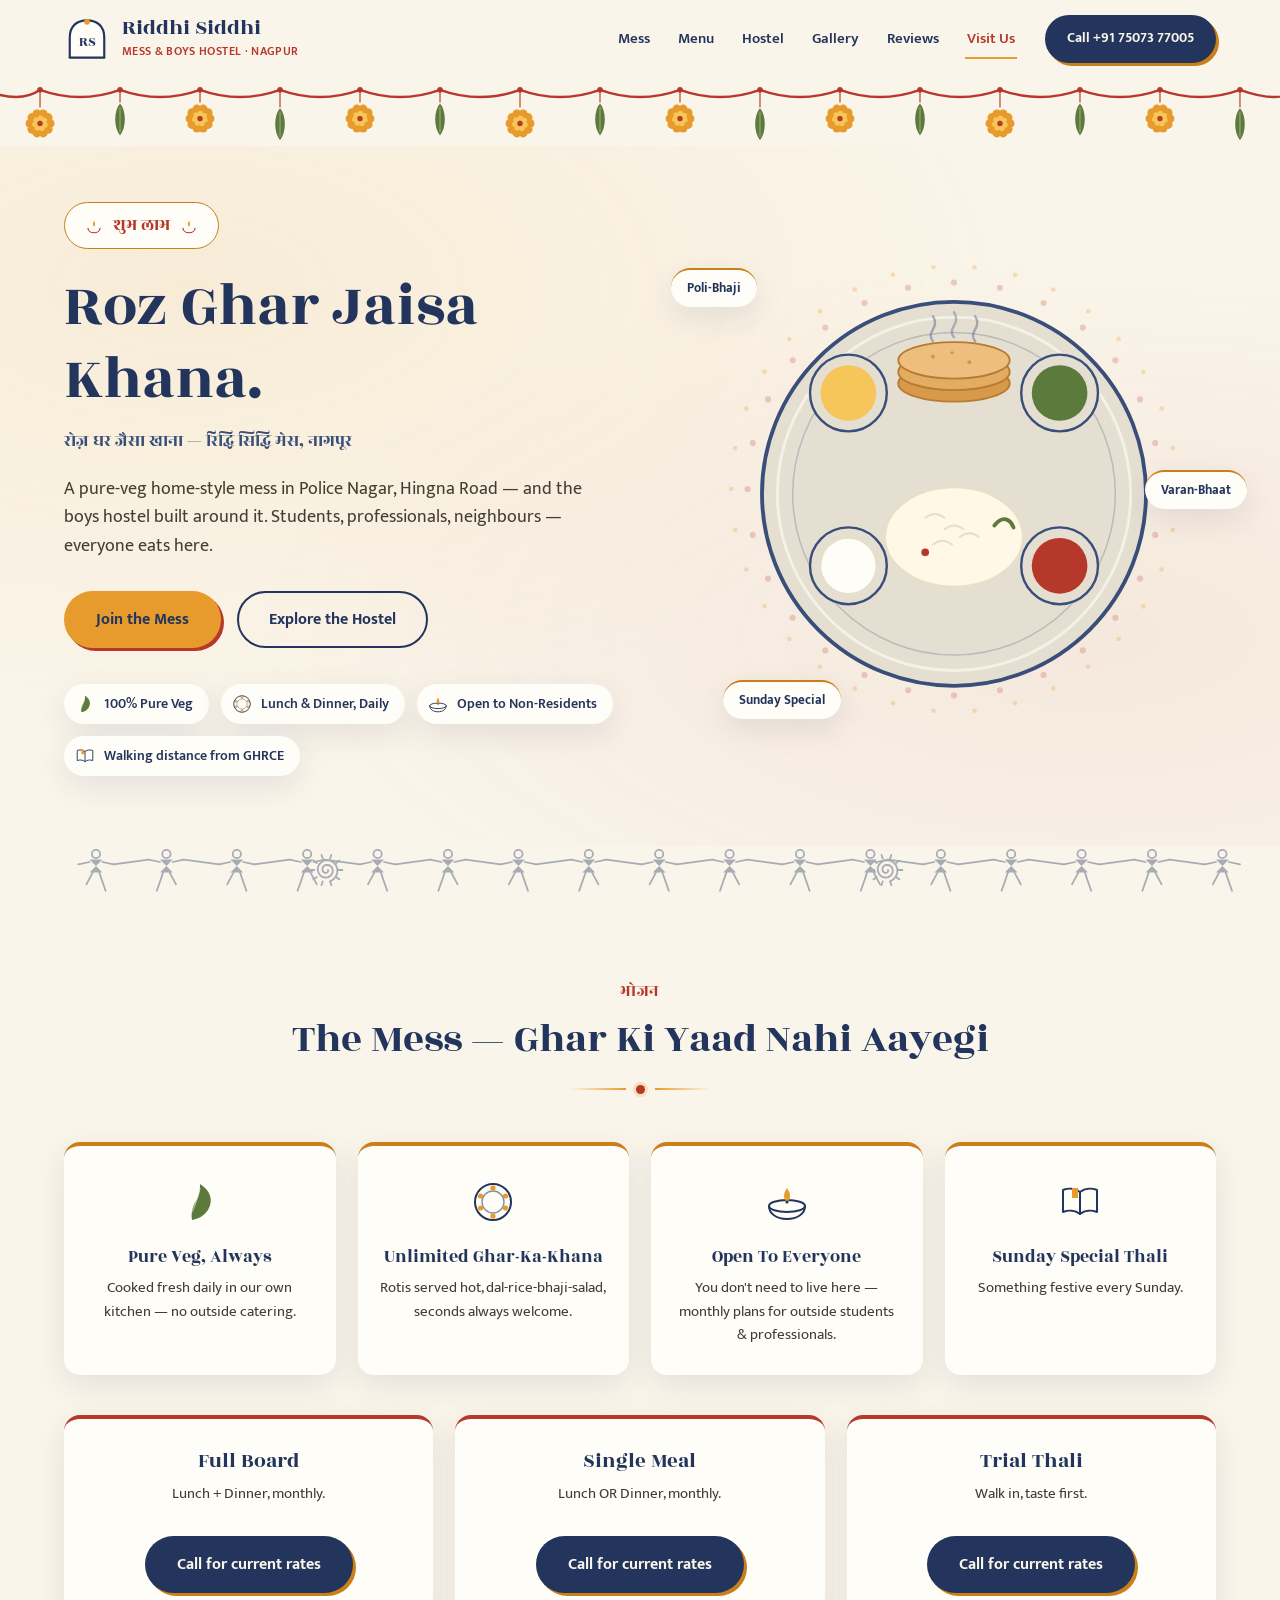
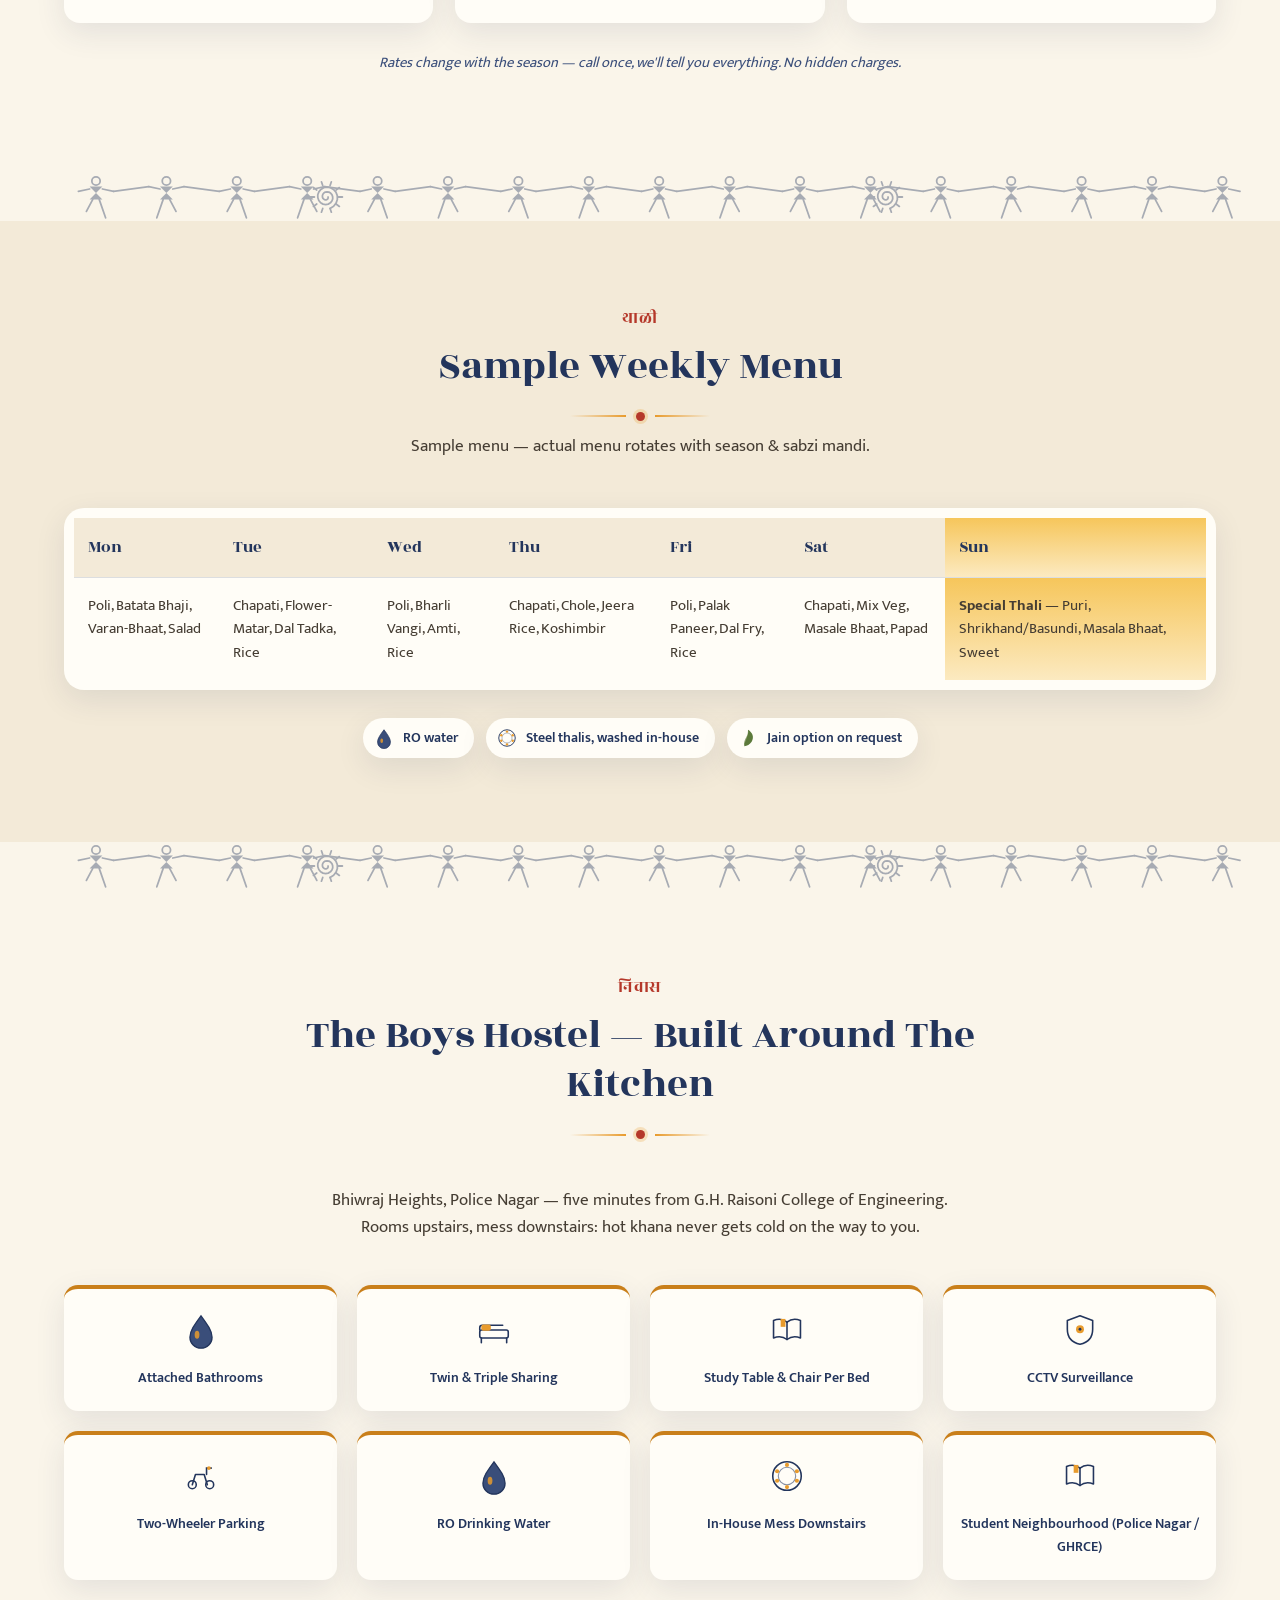
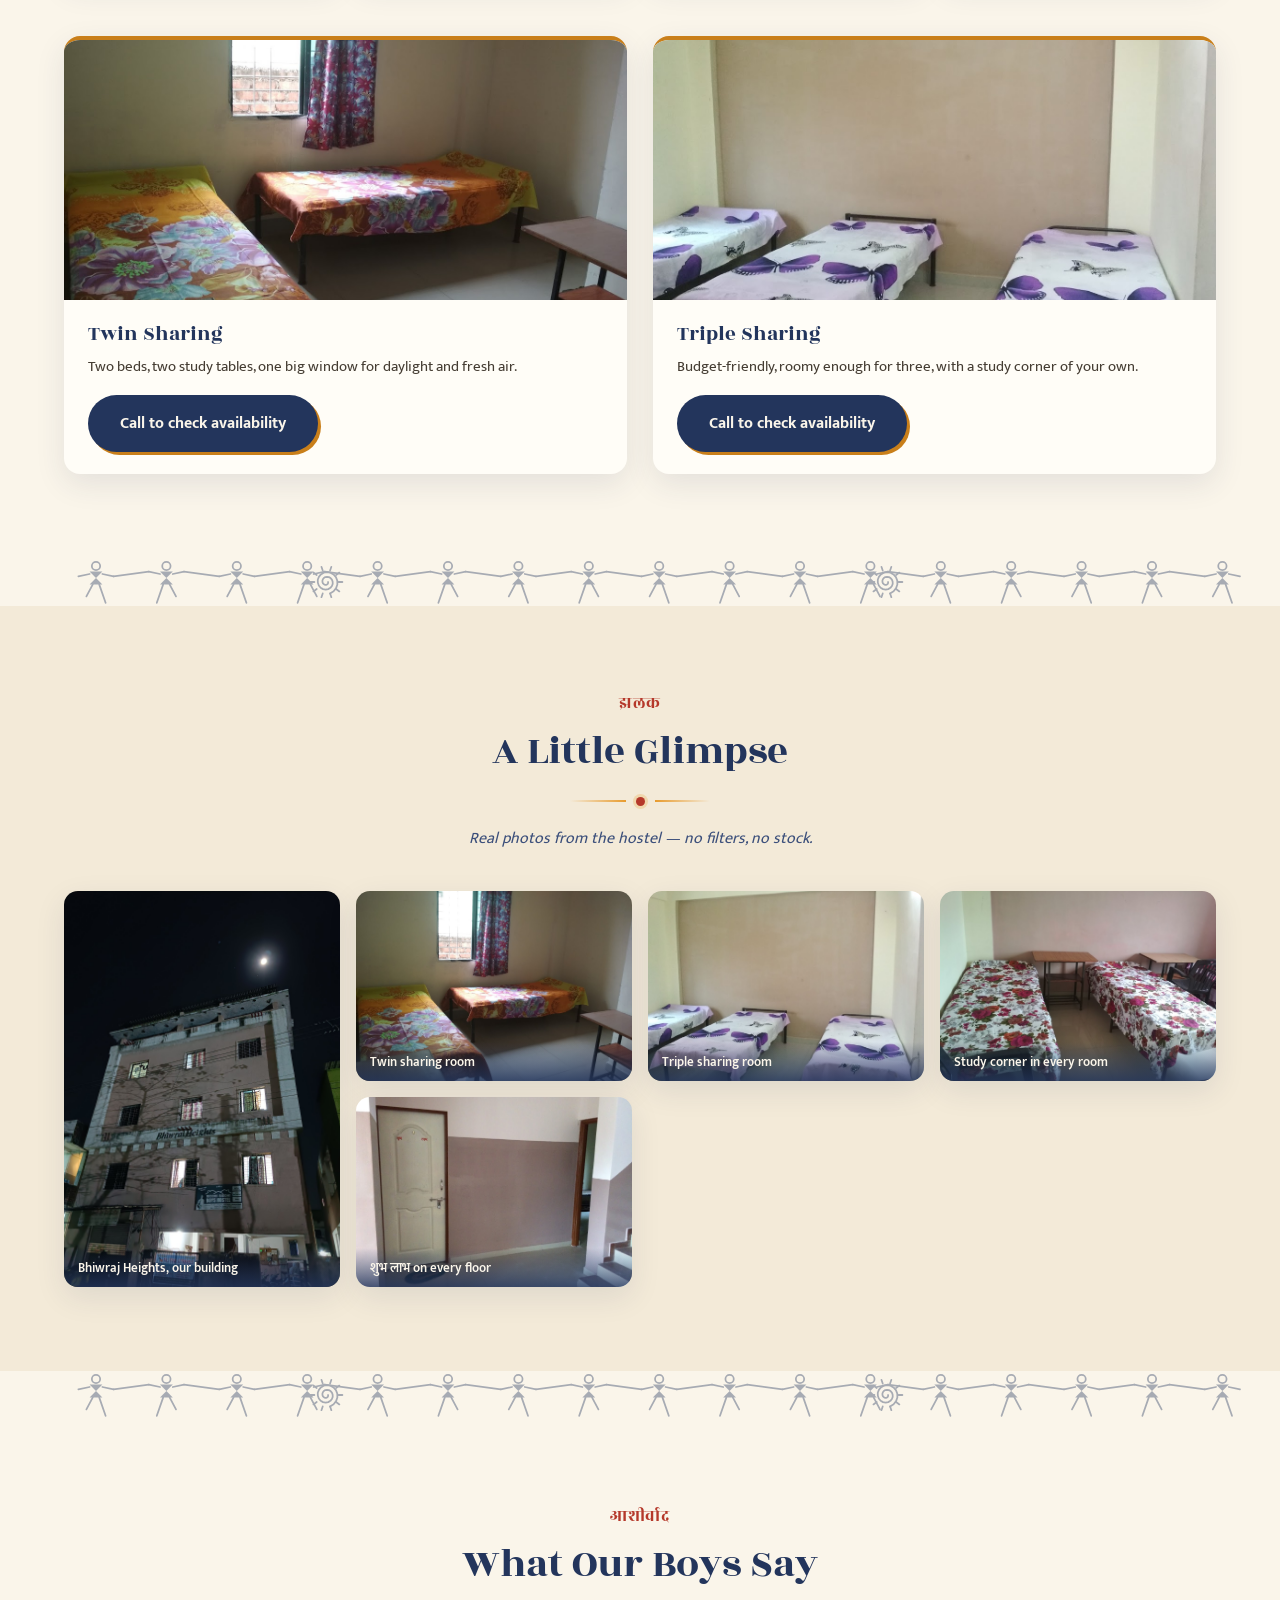
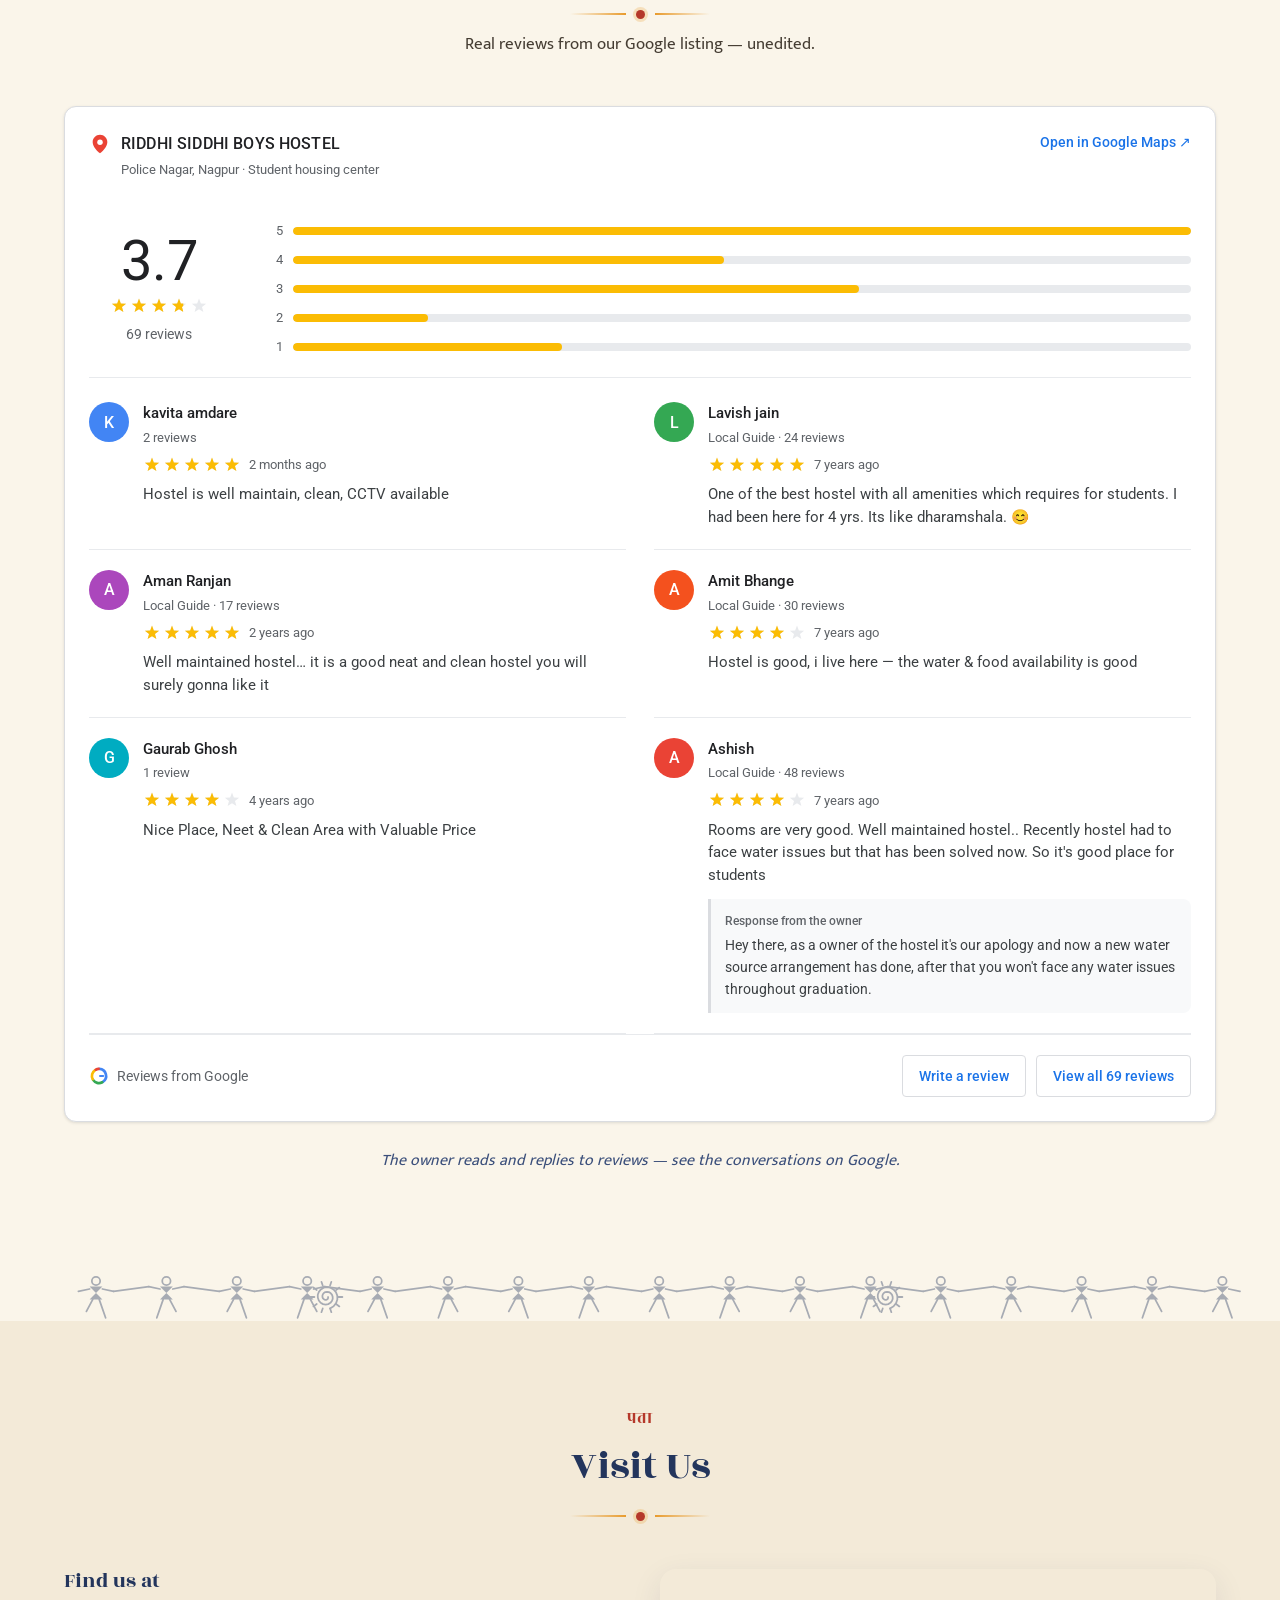
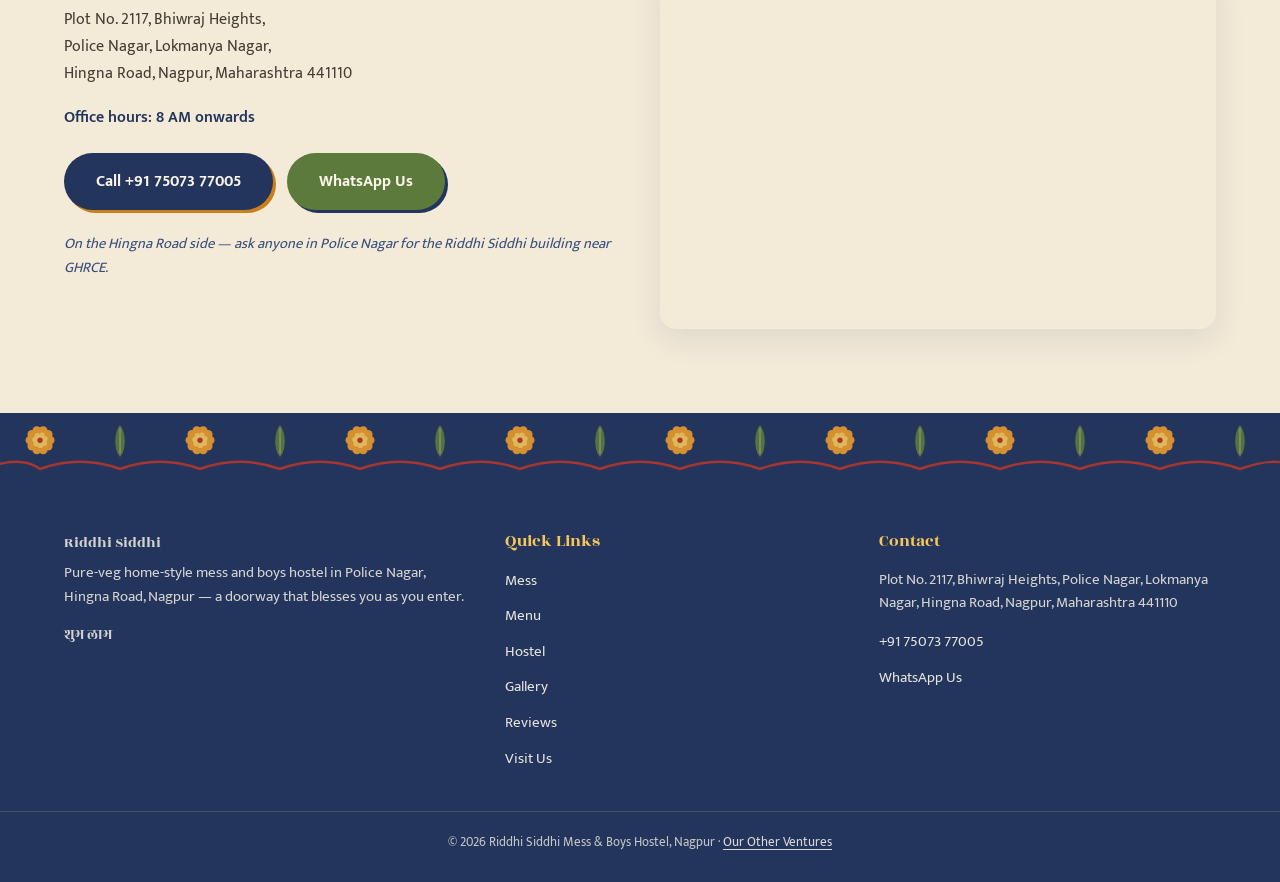
==== index.html @ 5cae67b5 "Riddhi Siddhi Mess & Boys Hostel — client review build Static demo site for owner review: mess-first" ====
<!DOCTYPE html>
<html lang="en">
<head>
<meta charset="UTF-8">
<meta name="viewport" content="width=device-width, initial-scale=1.0">
<title>Riddhi Siddhi Mess &amp; Boys Hostel · Police Nagar, Nagpur</title>
<meta name="description" content="Riddhi Siddhi Mess — pure-veg, home-style monthly mess in Police Nagar, Hingna Road, Nagpur, open to everyone. Also home to Riddhi Siddhi Boys Hostel, walking distance from GHRCE.">

<meta property="og:title" content="Riddhi Siddhi Mess & Boys Hostel · Police Nagar, Nagpur">
<meta property="og:description" content="A pure-veg home-style mess open to everyone, with a boys hostel built around the kitchen. Police Nagar, Hingna Road, Nagpur.">
<meta property="og:type" content="website">
<meta property="og:image" content="https://hitmanrepo.github.io/riddhi-siddhi-demo/assets/photos/photo-7.jpg">

<link rel="icon" href="data:image/svg+xml,%3Csvg xmlns='http://www.w3.org/2000/svg' viewBox='0 0 64 64'%3E%3Crect width='64' height='64' rx='14' fill='%2323355C'/%3E%3Ccircle cx='32' cy='32' r='13' fill='%23C97F1A'/%3E%3Ccircle cx='44' cy='32' r='7' fill='%23E89B2D'/%3E%3Ccircle cx='39.7' cy='43.7' r='7' fill='%23E89B2D'/%3E%3Ccircle cx='27.3' cy='47.1' r='7' fill='%23E89B2D'/%3E%3Ccircle cx='17.4' cy='39.1' r='7' fill='%23E89B2D'/%3E%3Ccircle cx='17.4' cy='24.9' r='7' fill='%23E89B2D'/%3E%3Ccircle cx='27.3' cy='16.9' r='7' fill='%23E89B2D'/%3E%3Ccircle cx='39.7' cy='20.3' r='7' fill='%23E89B2D'/%3E%3Ccircle cx='32' cy='32' r='5' fill='%23B5382A'/%3E%3C/svg%3E">

<link rel="preconnect" href="https://fonts.googleapis.com">
<link rel="preconnect" href="https://fonts.gstatic.com" crossorigin>
<link href="https://fonts.googleapis.com/css2?family=Rozha+One&family=Mukta:wght@400;500;600;700&family=Roboto:wght@400;500&display=swap" rel="stylesheet">

<link rel="stylesheet" href="css/styles.css">

<script type="application/ld+json">
{
  "@context": "https://schema.org",
  "@graph": [
    {
      "@type": "FoodEstablishment",
      "name": "Riddhi Siddhi Mess",
      "servesCuisine": ["Indian", "Maharashtrian", "Vegetarian"],
      "telephone": "+917507377005",
      "image": "https://hitmanrepo.github.io/riddhi-siddhi-demo/assets/photos/photo-7.jpg",
      "address": {
        "@type": "PostalAddress",
        "streetAddress": "Plot No. 2117, Bhiwraj Heights, Police Nagar, Lokmanya Nagar, Hingna Road",
        "addressLocality": "Nagpur",
        "addressRegion": "Maharashtra",
        "postalCode": "441110",
        "addressCountry": "IN"
      },
      "geo": { "@type": "GeoCoordinates", "latitude": 21.0548, "longitude": 78.9498 },
      "servesMealTypes": ["Lunch", "Dinner"]
    },
    {
      "@type": "LodgingBusiness",
      "name": "Riddhi Siddhi Boys Hostel",
      "telephone": "+917507377005",
      "image": "https://hitmanrepo.github.io/riddhi-siddhi-demo/assets/photos/photo-7.jpg",
      "address": {
        "@type": "PostalAddress",
        "streetAddress": "Plot No. 2117, Bhiwraj Heights, Police Nagar, Lokmanya Nagar, Hingna Road",
        "addressLocality": "Nagpur",
        "addressRegion": "Maharashtra",
        "postalCode": "441110",
        "addressCountry": "IN"
      },
      "geo": { "@type": "GeoCoordinates", "latitude": 21.0548, "longitude": 78.9498 }
    }
  ]
}
</script>
</head>
<body>
<a class="skip-link" href="#main">Skip to main content</a>

<!-- Icon sprite (hidden, referenced via <use>) -->
<svg style="display:none" aria-hidden="true">
<defs>
<symbol id="logo-mark" viewBox="0 0 64 64">
  <path d="M8 58V30C8 14 18 6 32 6C46 6 56 14 56 30V58" fill="var(--card)" stroke="var(--nila)" stroke-width="3"/>
  <circle cx="32" cy="8" r="4" fill="var(--genda)"/>
  <text x="32" y="42" text-anchor="middle" font-family="'Rozha One', Georgia, serif" font-size="20" fill="var(--nila)">RS</text>
  <path d="M8 58H56" stroke="var(--nila)" stroke-width="3" stroke-linecap="round"/>
</symbol>
<symbol id="icon-diya-dot" viewBox="0 0 24 24">
  <path d="M4 15c0 4 4 6 8 6s8-2 8-6" fill="none" stroke="var(--kumkum)" stroke-width="1.6" stroke-linecap="round"/>
  <path d="M12 5c-2 3-2 6 0 8 2-2 2-5 0-8Z" fill="var(--genda)"/>
</symbol>
<symbol id="icon-diya" viewBox="0 0 48 48">
  <path d="M6 28c0 8 8 13 18 13s18-5 18-13" fill="none" stroke="var(--nila)" stroke-width="2" stroke-linecap="round"/>
  <ellipse cx="24" cy="28" rx="18" ry="6" fill="none" stroke="var(--nila)" stroke-width="2"/>
  <path d="M24 10c-4 6-4 11 0 14 4-3 4-8 0-14Z" fill="var(--genda)"/>
  <circle cx="24" cy="24" r="1.6" fill="var(--nila)"/>
</symbol>
<symbol id="icon-thali" viewBox="0 0 48 48">
  <circle cx="24" cy="24" r="18" fill="none" stroke="var(--nila)" stroke-width="2"/>
  <circle cx="24" cy="24" r="11" fill="none" stroke="var(--nila)" stroke-width="1.4" opacity=".55"/>
  <circle cx="24" cy="10" r="2.6" fill="var(--genda)"/>
  <circle cx="36.5" cy="18" r="2.6" fill="var(--genda)"/>
  <circle cx="36.5" cy="30" r="2.6" fill="var(--genda)"/>
  <circle cx="24" cy="38" r="2.6" fill="var(--genda)"/>
  <circle cx="11.5" cy="30" r="2.6" fill="var(--genda)"/>
  <circle cx="11.5" cy="18" r="2.6" fill="var(--genda)"/>
</symbol>
<symbol id="icon-leaf" viewBox="0 0 48 48">
  <path d="M24 6C34 12 38 22 32 32c-4 6-10 9-16 10-1-6 0-13 4-19C24 16 24 10 24 6Z" fill="var(--mehendi)"/>
  <path d="M24 10C22 18 20 26 16 34" stroke="rgba(250,245,234,.5)" stroke-width="1.4" fill="none"/>
</symbol>
<symbol id="icon-bed" viewBox="0 0 48 48">
  <path d="M6 24v-3a3 3 0 0 1 3-3h26" fill="none" stroke="var(--nila)" stroke-width="2" stroke-linecap="round"/>
  <rect x="6" y="24" width="36" height="10" rx="2.5" fill="none" stroke="var(--nila)" stroke-width="2"/>
  <rect x="8" y="17" width="12" height="8" rx="2.5" fill="var(--genda)"/>
  <path d="M8 34v6M40 34v6" stroke="var(--nila)" stroke-width="2" stroke-linecap="round"/>
</symbol>
<symbol id="icon-shield" viewBox="0 0 48 48">
  <path d="M24 6 40 12v11c0 11-7 17-16 19C15 40 8 34 8 23V12Z" fill="none" stroke="var(--nila)" stroke-width="2" stroke-linejoin="round"/>
  <circle cx="24" cy="23" r="5" fill="var(--genda)"/>
  <circle cx="24" cy="23" r="1.8" fill="var(--nila)"/>
</symbol>
<symbol id="icon-book" viewBox="0 0 48 48">
  <path d="M24 14c-5-4-12-4-17-2v22c5-2 12-2 17 2" fill="none" stroke="var(--nila)" stroke-width="2" stroke-linejoin="round" stroke-linecap="round"/>
  <path d="M24 14c5-4 12-4 17-2v22c-5-2-12-2-17 2" fill="none" stroke="var(--nila)" stroke-width="2" stroke-linejoin="round" stroke-linecap="round"/>
  <path d="M24 14v22" stroke="var(--nila)" stroke-width="2"/>
  <rect x="16" y="10" width="6" height="10" fill="var(--genda)"/>
</symbol>
<symbol id="icon-scooter" viewBox="0 0 48 48">
  <circle cx="13" cy="35" r="5" fill="none" stroke="var(--nila)" stroke-width="2"/>
  <circle cx="35" cy="35" r="5" fill="none" stroke="var(--nila)" stroke-width="2"/>
  <path d="M13 35 17 22h11l4 13" fill="none" stroke="var(--nila)" stroke-width="2" stroke-linejoin="round" stroke-linecap="round"/>
  <path d="M31 22V14h6" fill="none" stroke="var(--nila)" stroke-width="2" stroke-linecap="round"/>
  <circle cx="34" cy="14" r="2.4" fill="var(--genda)"/>
</symbol>
<symbol id="icon-waterdrop" viewBox="0 0 48 48">
  <path d="M24 6c8 11 14 19 14 27a14 14 0 0 1-28 0c0-8 6-16 14-27Z" fill="var(--nila-soft)" stroke="var(--nila)" stroke-width="1.6"/>
  <ellipse cx="19" cy="30" rx="3" ry="5" fill="var(--genda)" opacity=".85"/>
</symbol>
<symbol id="g-star" viewBox="0 0 24 24">
  <polygon points="12.00,2.00 14.47,8.60 21.51,8.91 15.99,13.30 17.88,20.09 12.00,16.20 6.12,20.09 8.01,13.30 2.49,8.91 9.53,8.60"/>
</symbol>
<symbol id="g-map-pin" viewBox="0 0 24 24">
  <path d="M12 2C7.58 2 4 5.58 4 10c0 5.25 6.72 11.19 7.29 11.68a1 1 0 0 0 1.42 0C13.28 21.19 20 15.25 20 10c0-4.42-3.58-8-8-8Z" fill="#EA4335"/>
  <circle cx="12" cy="10" r="3" fill="#FFFFFF"/>
</symbol>
<symbol id="g-mark" viewBox="0 0 24 24">
  <path d="M 12.44,3.51 A 8.5,8.5 0 0 1 16.63,19.13" fill="none" stroke="#4285F4" stroke-width="3.2" stroke-linecap="round"/>
  <path d="M 15.86,19.57 A 8.5,8.5 0 0 1 4.87,16.63" fill="none" stroke="#34A853" stroke-width="3.2" stroke-linecap="round"/>
  <path d="M 4.43,15.86 A 8.5,8.5 0 0 1 7.37,4.87" fill="none" stroke="#FBBC04" stroke-width="3.2" stroke-linecap="round"/>
  <path d="M 8.14,4.43 A 8.5,8.5 0 0 1 11.56,3.51" fill="none" stroke="#EA4335" stroke-width="3.2" stroke-linecap="round"/>
  <rect x="12" y="10.8" width="6.2" height="2.4" rx="1.2" fill="#4285F4"/>
</symbol>
<symbol id="toran-pompom" viewBox="0 0 40 40">
  <circle cx="20" cy="20" r="13" fill="var(--genda-deep)"/>
  <circle cx="32.5" cy="20.0" r="5.6" fill="var(--genda)"/>
  <circle cx="30.1" cy="27.3" r="5.6" fill="var(--genda)"/>
  <circle cx="23.9" cy="31.9" r="5.6" fill="var(--genda)"/>
  <circle cx="16.1" cy="31.9" r="5.6" fill="var(--genda)"/>
  <circle cx="9.9" cy="27.3" r="5.6" fill="var(--genda)"/>
  <circle cx="7.5" cy="20.0" r="5.6" fill="var(--genda)"/>
  <circle cx="9.9" cy="12.7" r="5.6" fill="var(--genda)"/>
  <circle cx="16.1" cy="8.1" r="5.6" fill="var(--genda)"/>
  <circle cx="23.9" cy="8.1" r="5.6" fill="var(--genda)"/>
  <circle cx="30.1" cy="12.7" r="5.6" fill="var(--genda)"/>
  <circle cx="26.2" cy="21.9" r="3.4" fill="var(--haldi)"/>
  <circle cx="22.4" cy="26.1" r="3.4" fill="var(--haldi)"/>
  <circle cx="16.7" cy="25.6" r="3.4" fill="var(--haldi)"/>
  <circle cx="13.6" cy="21.0" r="3.4" fill="var(--haldi)"/>
  <circle cx="15.2" cy="15.6" r="3.4" fill="var(--haldi)"/>
  <circle cx="20.5" cy="13.5" r="3.4" fill="var(--haldi)"/>
  <circle cx="25.4" cy="16.3" r="3.4" fill="var(--haldi)"/>
  <circle cx="20" cy="20" r="3.2" fill="var(--kumkum)"/>
</symbol>
<symbol id="toran-leaf" viewBox="0 0 22 42">
  <path d="M11 1 C19 10 19 31 11 41 C3 31 3 10 11 1 Z" fill="var(--mehendi)"/>
  <path d="M11 5 C11 15 11 27 11 37" stroke="rgba(250,245,234,.55)" stroke-width="1" fill="none"/>
</symbol>
</defs>
</svg>

<header class="site-header">
  <div class="header-inner">
    <a class="brand" href="index.html" aria-label="Riddhi Siddhi home">
      <svg viewBox="0 0 64 64" aria-hidden="true"><use href="#logo-mark"></use></svg>
      <span>
        <span class="brand-word">Riddhi Siddhi</span>
        <span class="brand-sub">Mess &amp; Boys Hostel · Nagpur</span>
      </span>
    </a>

    <nav class="main-nav" aria-label="Primary">
      <ul>
        <li><a href="#mess">Mess</a></li>
        <li><a href="#menu">Menu</a></li>
        <li><a href="#hostel">Hostel</a></li>
        <li><a href="#gallery">Gallery</a></li>
        <li><a href="#reviews">Reviews</a></li>
        <li><a href="#visit">Visit Us</a></li>
      </ul>
      <a class="btn btn-call phone-pill" href="tel:+917507377005">Call +91 75073 77005</a>
    </nav>

    <button class="nav-toggle" aria-label="Open menu" aria-expanded="false" aria-controls="mobile-panel">
      <svg viewBox="0 0 24 24" fill="none" stroke="currentColor" stroke-width="2.2" stroke-linecap="round" aria-hidden="true">
        <path d="M3 6h18M3 12h18M3 18h18"/>
      </svg>
    </button>

    <div class="mobile-panel" id="mobile-panel">
      <ul>
        <li><a href="#mess">Mess</a></li>
        <li><a href="#menu">Menu</a></li>
        <li><a href="#hostel">Hostel</a></li>
        <li><a href="#gallery">Gallery</a></li>
        <li><a href="#reviews">Reviews</a></li>
        <li><a href="#visit">Visit Us</a></li>
      </ul>
      <a class="btn btn-call" href="tel:+917507377005">Call +91 75073 77005</a>
    </div>
  </div>

  <div class="toran-wrap">
    <svg class="toran" viewBox="0 0 1600 86" preserveAspectRatio="xMidYMin meet" aria-hidden="true" focusable="false">
      <path d="M -20 16 Q 25.0 34 50.0 16 Q 100.0 34 150.0 16 Q 200.0 34 250.0 16 Q 300.0 34 350.0 16 Q 400.0 34 450.0 16 Q 500.0 34 550.0 16 Q 600.0 34 650.0 16 Q 700.0 34 750.0 16 Q 800.0 34 850.0 16 Q 900.0 34 950.0 16 Q 1000.0 34 1050.0 16 Q 1100.0 34 1150.0 16 Q 1200.0 34 1250.0 16 Q 1300.0 34 1350.0 16 Q 1400.0 34 1450.0 16 Q 1500.0 34 1550.0 16 Q 1600.0 34 1620 16" fill="none" stroke="var(--kumkum)" stroke-width="3" stroke-linecap="round"/>
      <circle cx="50.0" cy="16" r="3.5" fill="var(--kumkum)"/><circle cx="150.0" cy="16" r="3.5" fill="var(--kumkum)"/><circle cx="250.0" cy="16" r="3.5" fill="var(--kumkum)"/><circle cx="350.0" cy="16" r="3.5" fill="var(--kumkum)"/><circle cx="450.0" cy="16" r="3.5" fill="var(--kumkum)"/><circle cx="550.0" cy="16" r="3.5" fill="var(--kumkum)"/><circle cx="650.0" cy="16" r="3.5" fill="var(--kumkum)"/><circle cx="750.0" cy="16" r="3.5" fill="var(--kumkum)"/><circle cx="850.0" cy="16" r="3.5" fill="var(--kumkum)"/><circle cx="950.0" cy="16" r="3.5" fill="var(--kumkum)"/><circle cx="1050.0" cy="16" r="3.5" fill="var(--kumkum)"/><circle cx="1150.0" cy="16" r="3.5" fill="var(--kumkum)"/><circle cx="1250.0" cy="16" r="3.5" fill="var(--kumkum)"/><circle cx="1350.0" cy="16" r="3.5" fill="var(--kumkum)"/><circle cx="1450.0" cy="16" r="3.5" fill="var(--kumkum)"/><circle cx="1550.0" cy="16" r="3.5" fill="var(--kumkum)"/>
      <g class="toran-pendant" style="animation-delay:0.00s"><line x1="50.0" y1="16" x2="50.0" y2="38" stroke="var(--kumkum)" stroke-width="1.4"/><use href="#toran-pompom" x="30.0" y="38.0" width="40" height="40"/></g>
      <g class="toran-pendant" style="animation-delay:0.35s"><line x1="150.0" y1="16" x2="150.0" y2="32" stroke="var(--kumkum)" stroke-width="1.4"/><use href="#toran-leaf" x="139.0" y="32.0" width="22" height="42"/></g>
      <g class="toran-pendant" style="animation-delay:0.70s"><line x1="250.0" y1="16" x2="250.0" y2="32" stroke="var(--kumkum)" stroke-width="1.4"/><use href="#toran-pompom" x="230.0" y="32.0" width="40" height="40"/></g>
      <g class="toran-pendant" style="animation-delay:1.05s"><line x1="350.0" y1="16" x2="350.0" y2="38" stroke="var(--kumkum)" stroke-width="1.4"/><use href="#toran-leaf" x="339.0" y="38.0" width="22" height="42"/></g>
      <g class="toran-pendant" style="animation-delay:1.40s"><line x1="450.0" y1="16" x2="450.0" y2="32" stroke="var(--kumkum)" stroke-width="1.4"/><use href="#toran-pompom" x="430.0" y="32.0" width="40" height="40"/></g>
      <g class="toran-pendant" style="animation-delay:0.00s"><line x1="550.0" y1="16" x2="550.0" y2="32" stroke="var(--kumkum)" stroke-width="1.4"/><use href="#toran-leaf" x="539.0" y="32.0" width="22" height="42"/></g>
      <g class="toran-pendant" style="animation-delay:0.35s"><line x1="650.0" y1="16" x2="650.0" y2="38" stroke="var(--kumkum)" stroke-width="1.4"/><use href="#toran-pompom" x="630.0" y="38.0" width="40" height="40"/></g>
      <g class="toran-pendant" style="animation-delay:0.70s"><line x1="750.0" y1="16" x2="750.0" y2="32" stroke="var(--kumkum)" stroke-width="1.4"/><use href="#toran-leaf" x="739.0" y="32.0" width="22" height="42"/></g>
      <g class="toran-pendant" style="animation-delay:1.05s"><line x1="850.0" y1="16" x2="850.0" y2="32" stroke="var(--kumkum)" stroke-width="1.4"/><use href="#toran-pompom" x="830.0" y="32.0" width="40" height="40"/></g>
      <g class="toran-pendant" style="animation-delay:1.40s"><line x1="950.0" y1="16" x2="950.0" y2="38" stroke="var(--kumkum)" stroke-width="1.4"/><use href="#toran-leaf" x="939.0" y="38.0" width="22" height="42"/></g>
      <g class="toran-pendant" style="animation-delay:0.00s"><line x1="1050.0" y1="16" x2="1050.0" y2="32" stroke="var(--kumkum)" stroke-width="1.4"/><use href="#toran-pompom" x="1030.0" y="32.0" width="40" height="40"/></g>
      <g class="toran-pendant" style="animation-delay:0.35s"><line x1="1150.0" y1="16" x2="1150.0" y2="32" stroke="var(--kumkum)" stroke-width="1.4"/><use href="#toran-leaf" x="1139.0" y="32.0" width="22" height="42"/></g>
      <g class="toran-pendant" style="animation-delay:0.70s"><line x1="1250.0" y1="16" x2="1250.0" y2="38" stroke="var(--kumkum)" stroke-width="1.4"/><use href="#toran-pompom" x="1230.0" y="38.0" width="40" height="40"/></g>
      <g class="toran-pendant" style="animation-delay:1.05s"><line x1="1350.0" y1="16" x2="1350.0" y2="32" stroke="var(--kumkum)" stroke-width="1.4"/><use href="#toran-leaf" x="1339.0" y="32.0" width="22" height="42"/></g>
      <g class="toran-pendant" style="animation-delay:1.40s"><line x1="1450.0" y1="16" x2="1450.0" y2="32" stroke="var(--kumkum)" stroke-width="1.4"/><use href="#toran-pompom" x="1430.0" y="32.0" width="40" height="40"/></g>
      <g class="toran-pendant" style="animation-delay:0.00s"><line x1="1550.0" y1="16" x2="1550.0" y2="38" stroke="var(--kumkum)" stroke-width="1.4"/><use href="#toran-leaf" x="1539.0" y="38.0" width="22" height="42"/></g>
    </svg>
  </div>
</header>

<main id="main">

  <!-- ============ HERO ============ -->
  <section class="hero" aria-label="Introduction">
    <div class="hero-inner">
      <div class="hero-copy reveal">
        <span class="shubh-labh-badge">
          <svg viewBox="0 0 24 24" aria-hidden="true"><use href="#icon-diya-dot"></use></svg>
          <span lang="hi">शुभ लाभ</span>
          <svg viewBox="0 0 24 24" aria-hidden="true"><use href="#icon-diya-dot"></use></svg>
        </span>
        <h1>Roz Ghar Jaisa Khana.</h1>
        <p class="devanagari-line" lang="hi">रोज़ घर जैसा खाना — रिद्धि सिद्धि मेस, नागपूर</p>
        <p class="lede">A pure-veg home-style mess in Police Nagar, Hingna Road — and the boys hostel built around it. Students, professionals, neighbours — everyone eats here.</p>
        <div class="hero-ctas">
          <a class="btn btn-primary" href="#mess">Join the Mess</a>
          <a class="btn btn-outline" href="#hostel">Explore the Hostel</a>
        </div>
        <div class="stat-chips">
          <span class="stat-chip"><svg viewBox="0 0 48 48" aria-hidden="true"><use href="#icon-leaf"></use></svg>100% Pure Veg</span>
          <span class="stat-chip"><svg viewBox="0 0 48 48" aria-hidden="true"><use href="#icon-thali"></use></svg>Lunch &amp; Dinner, Daily</span>
          <span class="stat-chip"><svg viewBox="0 0 48 48" aria-hidden="true"><use href="#icon-diya"></use></svg>Open to Non-Residents</span>
          <span class="stat-chip"><svg viewBox="0 0 48 48" aria-hidden="true"><use href="#icon-book"></use></svg>Walking distance from GHRCE</span>
        </div>
      </div>

      <div class="hero-visual reveal">
        <svg class="thali-illustration" viewBox="0 0 500 500" role="img" aria-label="Illustration of a steel thali with katoris, roti, rice and steam rising">
          <title>A traditional steel thali, illustrated</title>
          <!-- rangoli dot mat -->
          <g>
            <circle cx="465.0" cy="250.0" r="3.2" fill="var(--kumkum)" opacity="0.22"/><circle cx="459.6" cy="297.8" r="3.2" fill="var(--kumkum)" opacity="0.22"/><circle cx="443.7" cy="343.3" r="3.2" fill="var(--kumkum)" opacity="0.22"/><circle cx="418.1" cy="384.1" r="3.2" fill="var(--kumkum)" opacity="0.22"/><circle cx="384.1" cy="418.1" r="3.2" fill="var(--kumkum)" opacity="0.22"/><circle cx="343.3" cy="443.7" r="3.2" fill="var(--kumkum)" opacity="0.22"/><circle cx="297.8" cy="459.6" r="3.2" fill="var(--kumkum)" opacity="0.22"/><circle cx="250.0" cy="465.0" r="3.2" fill="var(--kumkum)" opacity="0.22"/><circle cx="202.2" cy="459.6" r="3.2" fill="var(--kumkum)" opacity="0.22"/><circle cx="156.7" cy="443.7" r="3.2" fill="var(--kumkum)" opacity="0.22"/><circle cx="115.9" cy="418.1" r="3.2" fill="var(--kumkum)" opacity="0.22"/><circle cx="81.9" cy="384.1" r="3.2" fill="var(--kumkum)" opacity="0.22"/><circle cx="56.3" cy="343.3" r="3.2" fill="var(--kumkum)" opacity="0.22"/><circle cx="40.4" cy="297.8" r="3.2" fill="var(--kumkum)" opacity="0.22"/><circle cx="35.0" cy="250.0" r="3.2" fill="var(--kumkum)" opacity="0.22"/><circle cx="40.4" cy="202.2" r="3.2" fill="var(--kumkum)" opacity="0.22"/><circle cx="56.3" cy="156.7" r="3.2" fill="var(--kumkum)" opacity="0.22"/><circle cx="81.9" cy="115.9" r="3.2" fill="var(--kumkum)" opacity="0.22"/><circle cx="115.9" cy="81.9" r="3.2" fill="var(--kumkum)" opacity="0.22"/><circle cx="156.7" cy="56.3" r="3.2" fill="var(--kumkum)" opacity="0.22"/><circle cx="202.2" cy="40.4" r="3.2" fill="var(--kumkum)" opacity="0.22"/><circle cx="250.0" cy="35.0" r="3.2" fill="var(--kumkum)" opacity="0.22"/><circle cx="297.8" cy="40.4" r="3.2" fill="var(--kumkum)" opacity="0.22"/><circle cx="343.3" cy="56.3" r="3.2" fill="var(--kumkum)" opacity="0.22"/><circle cx="384.1" cy="81.9" r="3.2" fill="var(--kumkum)" opacity="0.22"/><circle cx="418.1" cy="115.9" r="3.2" fill="var(--kumkum)" opacity="0.22"/><circle cx="443.7" cy="156.7" r="3.2" fill="var(--kumkum)" opacity="0.22"/><circle cx="459.6" cy="202.2" r="3.2" fill="var(--kumkum)" opacity="0.22"/>
            <circle cx="482.0" cy="250.0" r="2.4" fill="var(--genda)" opacity="0.28"/><circle cx="478.0" cy="292.6" r="2.4" fill="var(--genda)" opacity="0.28"/><circle cx="466.3" cy="333.8" r="2.4" fill="var(--genda)" opacity="0.28"/><circle cx="447.3" cy="372.1" r="2.4" fill="var(--genda)" opacity="0.28"/><circle cx="421.5" cy="406.3" r="2.4" fill="var(--genda)" opacity="0.28"/><circle cx="389.8" cy="435.1" r="2.4" fill="var(--genda)" opacity="0.28"/><circle cx="353.4" cy="457.7" r="2.4" fill="var(--genda)" opacity="0.28"/><circle cx="313.5" cy="473.1" r="2.4" fill="var(--genda)" opacity="0.28"/><circle cx="271.4" cy="481.0" r="2.4" fill="var(--genda)" opacity="0.28"/><circle cx="228.6" cy="481.0" r="2.4" fill="var(--genda)" opacity="0.28"/><circle cx="186.5" cy="473.1" r="2.4" fill="var(--genda)" opacity="0.28"/><circle cx="146.6" cy="457.7" r="2.4" fill="var(--genda)" opacity="0.28"/><circle cx="110.2" cy="435.1" r="2.4" fill="var(--genda)" opacity="0.28"/><circle cx="78.5" cy="406.3" r="2.4" fill="var(--genda)" opacity="0.28"/><circle cx="52.7" cy="372.1" r="2.4" fill="var(--genda)" opacity="0.28"/><circle cx="33.7" cy="333.8" r="2.4" fill="var(--genda)" opacity="0.28"/><circle cx="22.0" cy="292.6" r="2.4" fill="var(--genda)" opacity="0.28"/><circle cx="18.0" cy="250.0" r="2.4" fill="var(--genda)" opacity="0.28"/><circle cx="22.0" cy="207.4" r="2.4" fill="var(--genda)" opacity="0.28"/><circle cx="33.7" cy="166.2" r="2.4" fill="var(--genda)" opacity="0.28"/><circle cx="52.7" cy="127.9" r="2.4" fill="var(--genda)" opacity="0.28"/><circle cx="78.5" cy="93.7" r="2.4" fill="var(--genda)" opacity="0.28"/><circle cx="110.2" cy="64.9" r="2.4" fill="var(--genda)" opacity="0.28"/><circle cx="146.6" cy="42.3" r="2.4" fill="var(--genda)" opacity="0.28"/><circle cx="186.5" cy="26.9" r="2.4" fill="var(--genda)" opacity="0.28"/><circle cx="228.6" cy="19.0" r="2.4" fill="var(--genda)" opacity="0.28"/><circle cx="271.4" cy="19.0" r="2.4" fill="var(--genda)" opacity="0.28"/><circle cx="313.5" cy="26.9" r="2.4" fill="var(--genda)" opacity="0.28"/><circle cx="353.4" cy="42.3" r="2.4" fill="var(--genda)" opacity="0.28"/><circle cx="389.8" cy="64.9" r="2.4" fill="var(--genda)" opacity="0.28"/><circle cx="421.5" cy="93.7" r="2.4" fill="var(--genda)" opacity="0.28"/><circle cx="447.3" cy="127.9" r="2.4" fill="var(--genda)" opacity="0.28"/><circle cx="466.3" cy="166.2" r="2.4" fill="var(--genda)" opacity="0.28"/><circle cx="478.0" cy="207.4" r="2.4" fill="var(--genda)" opacity="0.28"/>
          </g>
          <!-- thali plate -->
          <circle cx="250" cy="255" r="200" fill="#E4DFD1" stroke="var(--nila-soft)" stroke-width="4"/>
          <circle cx="250" cy="255" r="184" fill="none" stroke="#FFFDF7" stroke-width="3" opacity=".6"/>
          <circle cx="250" cy="255" r="168" fill="none" stroke="var(--nila-soft)" stroke-width="1.5" opacity=".25"/>
          <!-- katoris -->
          <g>
            <circle cx="140" cy="150" r="40" fill="#E4DFD1" stroke="var(--nila-soft)" stroke-width="2.5"/>
            <circle cx="140" cy="150" r="29" fill="var(--haldi)"/>
            <circle cx="360" cy="150" r="40" fill="#E4DFD1" stroke="var(--nila-soft)" stroke-width="2.5"/>
            <circle cx="360" cy="150" r="29" fill="var(--mehendi)"/>
            <circle cx="360" cy="330" r="40" fill="#E4DFD1" stroke="var(--nila-soft)" stroke-width="2.5"/>
            <circle cx="360" cy="330" r="29" fill="var(--kumkum)"/>
            <circle cx="140" cy="330" r="40" fill="#E4DFD1" stroke="var(--nila-soft)" stroke-width="2.5"/>
            <circle cx="140" cy="330" r="29" fill="#FFFDF7" stroke="#E8DFC8" stroke-width="1.5"/>
          </g>
          <!-- roti stack -->
          <g>
            <ellipse cx="250" cy="140" rx="58" ry="19" fill="#D89A4A" stroke="#B87B31" stroke-width="2"/>
            <ellipse cx="250" cy="128" rx="58" ry="19" fill="#E3AC63" stroke="#B87B31" stroke-width="2"/>
            <ellipse cx="250" cy="116" rx="58" ry="19" fill="#EDBE7E" stroke="#B87B31" stroke-width="2"/>
            <circle cx="228" cy="112" r="2" fill="#B87B31" opacity=".6"/>
            <circle cx="266" cy="118" r="2" fill="#B87B31" opacity=".6"/>
            <circle cx="248" cy="108" r="1.6" fill="#B87B31" opacity=".6"/>
            <!-- steam -->
            <path class="steam" d="M228 96c-8-10 8-14 0-26" fill="none" stroke="var(--nila-soft)" stroke-width="2.5" stroke-linecap="round" opacity=".4"/>
            <path class="steam" d="M250 92c-8-10 8-14 0-26" fill="none" stroke="var(--nila-soft)" stroke-width="2.5" stroke-linecap="round" opacity=".35"/>
            <path class="steam" d="M272 96c-8-10 8-14 0-26" fill="none" stroke="var(--nila-soft)" stroke-width="2.5" stroke-linecap="round" opacity=".4"/>
          </g>
          <!-- rice mound -->
          <g>
            <ellipse cx="250" cy="300" rx="72" ry="52" fill="#FFF8E7" stroke="#E8DFC8" stroke-width="2.5"/>
            <path d="M220 280q10-8 20 0M240 292q10-8 20 0M228 308q10-8 20 0M256 300q10-8 20 0" stroke="#E8DFC8" stroke-width="2" fill="none" stroke-linecap="round"/>
            <path d="M292 288c8-10 16-8 20 2" stroke="var(--mehendi)" stroke-width="4" fill="none" stroke-linecap="round"/>
            <circle cx="220" cy="316" r="4" fill="var(--kumkum)"/>
          </g>
        </svg>
        <span class="floating-chip chip-1">Poli-Bhaji</span>
        <span class="floating-chip chip-2">Varan-Bhaat</span>
        <span class="floating-chip chip-3">Sunday Special</span>
      </div>
    </div>
  </section>

  <div class="warli-divider-wrap band-ivory">
    <svg class="warli-divider" viewBox="0 0 1400 60" preserveAspectRatio="xMidYMid meet" aria-hidden="true" focusable="false">
      <g fill="none" stroke="var(--nila)" stroke-width="2.2" stroke-linecap="round" stroke-linejoin="round" opacity="0.38">
        <circle cx="20" cy="10" r="5.2" fill="none"/><path d="M 12,17 L 28,17 L 20,25.0 Z" fill="var(--nila)" stroke="none"/><path d="M 12,33 L 28,33 L 20,25.0 Z" fill="var(--nila)" stroke="none"/><path d="M 12,20 L -2,23"/><path d="M 28,20 L 42,23"/><path d="M 16,33 L 8,48"/><path d="M 24,33 L 32,56"/>
        <circle cx="108" cy="10" r="5.2" fill="none"/><path d="M 100,17 L 116,17 L 108,25.0 Z" fill="var(--nila)" stroke="none"/><path d="M 100,33 L 116,33 L 108,25.0 Z" fill="var(--nila)" stroke="none"/><path d="M 100,20 L 86,17"/><path d="M 116,20 L 130,17"/><path d="M 104,33 L 96,56"/><path d="M 112,33 L 120,48"/>
        <circle cx="196" cy="10" r="5.2" fill="none"/><path d="M 188,17 L 204,17 L 196,25.0 Z" fill="var(--nila)" stroke="none"/><path d="M 188,33 L 204,33 L 196,25.0 Z" fill="var(--nila)" stroke="none"/><path d="M 188,20 L 174,23"/><path d="M 204,20 L 218,23"/><path d="M 192,33 L 184,48"/><path d="M 200,33 L 208,56"/>
        <circle cx="284" cy="10" r="5.2" fill="none"/><path d="M 276,17 L 292,17 L 284,25.0 Z" fill="var(--nila)" stroke="none"/><path d="M 276,33 L 292,33 L 284,25.0 Z" fill="var(--nila)" stroke="none"/><path d="M 276,20 L 262,17"/><path d="M 292,20 L 306,17"/><path d="M 280,33 L 272,56"/><path d="M 288,33 L 296,48"/>
        <circle cx="372" cy="10" r="5.2" fill="none"/><path d="M 364,17 L 380,17 L 372,25.0 Z" fill="var(--nila)" stroke="none"/><path d="M 364,33 L 380,33 L 372,25.0 Z" fill="var(--nila)" stroke="none"/><path d="M 364,20 L 350,23"/><path d="M 380,20 L 394,23"/><path d="M 368,33 L 360,48"/><path d="M 376,33 L 384,56"/>
        <circle cx="460" cy="10" r="5.2" fill="none"/><path d="M 452,17 L 468,17 L 460,25.0 Z" fill="var(--nila)" stroke="none"/><path d="M 452,33 L 468,33 L 460,25.0 Z" fill="var(--nila)" stroke="none"/><path d="M 452,20 L 438,17"/><path d="M 468,20 L 482,17"/><path d="M 456,33 L 448,56"/><path d="M 464,33 L 472,48"/>
        <circle cx="548" cy="10" r="5.2" fill="none"/><path d="M 540,17 L 556,17 L 548,25.0 Z" fill="var(--nila)" stroke="none"/><path d="M 540,33 L 556,33 L 548,25.0 Z" fill="var(--nila)" stroke="none"/><path d="M 540,20 L 526,23"/><path d="M 556,20 L 570,23"/><path d="M 544,33 L 536,48"/><path d="M 552,33 L 560,56"/>
        <circle cx="636" cy="10" r="5.2" fill="none"/><path d="M 628,17 L 644,17 L 636,25.0 Z" fill="var(--nila)" stroke="none"/><path d="M 628,33 L 644,33 L 636,25.0 Z" fill="var(--nila)" stroke="none"/><path d="M 628,20 L 614,17"/><path d="M 644,20 L 658,17"/><path d="M 632,33 L 624,56"/><path d="M 640,33 L 648,48"/>
        <circle cx="724" cy="10" r="5.2" fill="none"/><path d="M 716,17 L 732,17 L 724,25.0 Z" fill="var(--nila)" stroke="none"/><path d="M 716,33 L 732,33 L 724,25.0 Z" fill="var(--nila)" stroke="none"/><path d="M 716,20 L 702,23"/><path d="M 732,20 L 746,23"/><path d="M 720,33 L 712,48"/><path d="M 728,33 L 736,56"/>
        <circle cx="812" cy="10" r="5.2" fill="none"/><path d="M 804,17 L 820,17 L 812,25.0 Z" fill="var(--nila)" stroke="none"/><path d="M 804,33 L 820,33 L 812,25.0 Z" fill="var(--nila)" stroke="none"/><path d="M 804,20 L 790,17"/><path d="M 820,20 L 834,17"/><path d="M 808,33 L 800,56"/><path d="M 816,33 L 824,48"/>
        <circle cx="900" cy="10" r="5.2" fill="none"/><path d="M 892,17 L 908,17 L 900,25.0 Z" fill="var(--nila)" stroke="none"/><path d="M 892,33 L 908,33 L 900,25.0 Z" fill="var(--nila)" stroke="none"/><path d="M 892,20 L 878,23"/><path d="M 908,20 L 922,23"/><path d="M 896,33 L 888,48"/><path d="M 904,33 L 912,56"/>
        <circle cx="988" cy="10" r="5.2" fill="none"/><path d="M 980,17 L 996,17 L 988,25.0 Z" fill="var(--nila)" stroke="none"/><path d="M 980,33 L 996,33 L 988,25.0 Z" fill="var(--nila)" stroke="none"/><path d="M 980,20 L 966,17"/><path d="M 996,20 L 1010,17"/><path d="M 984,33 L 976,56"/><path d="M 992,33 L 1000,48"/>
        <circle cx="1076" cy="10" r="5.2" fill="none"/><path d="M 1068,17 L 1084,17 L 1076,25.0 Z" fill="var(--nila)" stroke="none"/><path d="M 1068,33 L 1084,33 L 1076,25.0 Z" fill="var(--nila)" stroke="none"/><path d="M 1068,20 L 1054,23"/><path d="M 1084,20 L 1098,23"/><path d="M 1072,33 L 1064,48"/><path d="M 1080,33 L 1088,56"/>
        <circle cx="1164" cy="10" r="5.2" fill="none"/><path d="M 1156,17 L 1172,17 L 1164,25.0 Z" fill="var(--nila)" stroke="none"/><path d="M 1156,33 L 1172,33 L 1164,25.0 Z" fill="var(--nila)" stroke="none"/><path d="M 1156,20 L 1142,17"/><path d="M 1172,20 L 1186,17"/><path d="M 1160,33 L 1152,56"/><path d="M 1168,33 L 1176,48"/>
        <circle cx="1252" cy="10" r="5.2" fill="none"/><path d="M 1244,17 L 1260,17 L 1252,25.0 Z" fill="var(--nila)" stroke="none"/><path d="M 1244,33 L 1260,33 L 1252,25.0 Z" fill="var(--nila)" stroke="none"/><path d="M 1244,20 L 1230,23"/><path d="M 1260,20 L 1274,23"/><path d="M 1248,33 L 1240,48"/><path d="M 1256,33 L 1264,56"/>
        <circle cx="1340" cy="10" r="5.2" fill="none"/><path d="M 1332,17 L 1348,17 L 1340,25.0 Z" fill="var(--nila)" stroke="none"/><path d="M 1332,33 L 1348,33 L 1340,25.0 Z" fill="var(--nila)" stroke="none"/><path d="M 1332,20 L 1318,17"/><path d="M 1348,20 L 1362,17"/><path d="M 1336,33 L 1328,56"/><path d="M 1344,33 L 1352,48"/>
        <circle cx="1428" cy="10" r="5.2" fill="none"/><path d="M 1420,17 L 1436,17 L 1428,25.0 Z" fill="var(--nila)" stroke="none"/><path d="M 1420,33 L 1436,33 L 1428,25.0 Z" fill="var(--nila)" stroke="none"/><path d="M 1420,20 L 1406,23"/><path d="M 1436,20 L 1450,23"/><path d="M 1424,33 L 1416,48"/><path d="M 1432,33 L 1440,56"/>
        <path d="M 42,23 L 86,17"/><path d="M 130,17 L 174,23"/><path d="M 218,23 L 262,17"/><path d="M 306,17 L 350,23"/><path d="M 394,23 L 438,17"/><path d="M 482,17 L 526,23"/><path d="M 570,23 L 614,17"/><path d="M 658,17 L 702,23"/><path d="M 746,23 L 790,17"/><path d="M 834,17 L 878,23"/><path d="M 922,23 L 966,17"/><path d="M 1010,17 L 1054,23"/><path d="M 1098,23 L 1142,17"/><path d="M 1186,17 L 1230,23"/><path d="M 1274,23 L 1318,17"/><path d="M 1362,17 L 1406,23"/>
        <path d="M 310.0,30.0 L 310.2,30.8 L 310.0,31.7 L 309.5,32.6 L 308.6,33.2 L 307.4,33.6 L 306.1,33.5 L 304.8,32.8 L 303.7,31.7 L 303.1,30.2 L 303.0,28.4 L 303.6,26.6 L 304.8,25.0 L 306.6,23.9 L 308.8,23.5 L 311.1,23.9 L 313.2,25.1 L 314.9,27.0 L 315.8,29.5 L 315.9,32.3 L 314.9,35.0 L 313.0,37.3 L 310.3,38.9 L 307.1,39.4 L 303.8,38.9 L 300.8,37.2 L 298.5,34.4 L 297.3,31.0 L 297.2,27.2 L 298.6,23.6 L 301.1,20.5 L 304.6,18.4 L 308.8,17.6 L 313.1,18.3 L 316.9,20.5 L 319.9,23.9 L 321.6,28.3 L 321.7,33.1 L 320.1,37.7 L 317.0,41.6 L 312.6,44.3"/>
        <path d="M 323.0,30.0 L 328.0,30.0"/><path d="M 320.1,38.8 L 324.2,41.8"/><path d="M 312.6,44.3 L 314.2,49.0"/><path d="M 303.4,44.3 L 301.8,49.0"/><path d="M 295.9,38.8 L 291.8,41.8"/><path d="M 293.0,30.0 L 288.0,30.0"/><path d="M 295.9,21.2 L 291.8,18.2"/><path d="M 303.4,15.7 L 301.8,11.0"/><path d="M 312.6,15.7 L 314.2,11.0"/><path d="M 320.1,21.2 L 324.2,18.2"/>
        <path d="M 1010.0,30.0 L 1010.2,30.8 L 1010.0,31.7 L 1009.5,32.6 L 1008.6,33.2 L 1007.4,33.6 L 1006.1,33.5 L 1004.8,32.8 L 1003.7,31.7 L 1003.1,30.2 L 1003.0,28.4 L 1003.6,26.6 L 1004.8,25.0 L 1006.6,23.9 L 1008.8,23.5 L 1011.1,23.9 L 1013.2,25.1 L 1014.9,27.0 L 1015.8,29.5 L 1015.9,32.3 L 1014.9,35.0 L 1013.0,37.3 L 1010.3,38.9 L 1007.1,39.4 L 1003.8,38.9 L 1000.8,37.2 L 998.5,34.4 L 997.3,31.0 L 997.2,27.2 L 998.6,23.6 L 1001.1,20.5 L 1004.6,18.4 L 1008.8,17.6 L 1013.1,18.3 L 1016.9,20.5 L 1019.9,23.9 L 1021.6,28.3 L 1021.7,33.1 L 1020.1,37.7 L 1017.0,41.6 L 1012.6,44.3"/>
        <path d="M 1023.0,30.0 L 1028.0,30.0"/><path d="M 1020.1,38.8 L 1024.2,41.8"/><path d="M 1012.6,44.3 L 1014.2,49.0"/><path d="M 1003.4,44.3 L 1001.8,49.0"/><path d="M 995.9,38.8 L 991.8,41.8"/><path d="M 993.0,30.0 L 988.0,30.0"/><path d="M 995.9,21.2 L 991.8,18.2"/><path d="M 1003.4,15.7 L 1001.8,11.0"/><path d="M 1012.6,15.7 L 1014.2,11.0"/><path d="M 1020.1,21.2 L 1024.2,18.2"/>
      </g>
    </svg>
  </div>

  <!-- ============ MESS ============ -->
  <section id="mess" class="band-ivory">
    <div class="container">
      <div class="section-head reveal">
        <span class="eyebrow" lang="hi">भोजन</span>
        <h2>The Mess — Ghar Ki Yaad Nahi Aayegi</h2>
        <div class="marigold-rule"><span class="dot" aria-hidden="true"></span></div>
      </div>

      <div class="card-grid">
        <div class="icon-card reveal">
          <div class="icon-wrap"><svg viewBox="0 0 48 48" aria-hidden="true"><use href="#icon-leaf"></use></svg></div>
          <h3>Pure Veg, Always</h3>
          <p>Cooked fresh daily in our own kitchen — no outside catering.</p>
        </div>
        <div class="icon-card reveal">
          <div class="icon-wrap"><svg viewBox="0 0 48 48" aria-hidden="true"><use href="#icon-thali"></use></svg></div>
          <h3>Unlimited Ghar-Ka-Khana</h3>
          <p>Rotis served hot, dal-rice-bhaji-salad, seconds always welcome.</p>
        </div>
        <div class="icon-card reveal">
          <div class="icon-wrap"><svg viewBox="0 0 48 48" aria-hidden="true"><use href="#icon-diya"></use></svg></div>
          <h3>Open To Everyone</h3>
          <p>You don't need to live here — monthly plans for outside students &amp; professionals.</p>
        </div>
        <div class="icon-card reveal">
          <div class="icon-wrap"><svg viewBox="0 0 48 48" aria-hidden="true"><use href="#icon-book"></use></svg></div>
          <h3>Sunday Special Thali</h3>
          <p>Something festive every Sunday.</p>
        </div>
      </div>

      <div class="plans-row">
        <div class="plan-card reveal">
          <h3>Full Board</h3>
          <p>Lunch + Dinner, monthly.</p>
          <a class="btn btn-call" href="tel:+917507377005">Call for current rates</a>
        </div>
        <div class="plan-card reveal">
          <h3>Single Meal</h3>
          <p>Lunch OR Dinner, monthly.</p>
          <a class="btn btn-call" href="tel:+917507377005">Call for current rates</a>
        </div>
        <div class="plan-card reveal">
          <h3>Trial Thali</h3>
          <p>Walk in, taste first.</p>
          <a class="btn btn-call" href="tel:+917507377005">Call for current rates</a>
        </div>
      </div>
      <p class="honesty-line reveal">Rates change with the season — call once, we'll tell you everything. No hidden charges.</p>
    </div>
  </section>

  <div class="warli-divider-wrap band-deep">
    <svg class="warli-divider" viewBox="0 0 1400 60" preserveAspectRatio="xMidYMid meet" aria-hidden="true" focusable="false">
      <g fill="none" stroke="var(--nila)" stroke-width="2.2" stroke-linecap="round" stroke-linejoin="round" opacity="0.38">
        <circle cx="20" cy="10" r="5.2" fill="none"/><path d="M 12,17 L 28,17 L 20,25.0 Z" fill="var(--nila)" stroke="none"/><path d="M 12,33 L 28,33 L 20,25.0 Z" fill="var(--nila)" stroke="none"/><path d="M 12,20 L -2,23"/><path d="M 28,20 L 42,23"/><path d="M 16,33 L 8,48"/><path d="M 24,33 L 32,56"/>
        <circle cx="108" cy="10" r="5.2" fill="none"/><path d="M 100,17 L 116,17 L 108,25.0 Z" fill="var(--nila)" stroke="none"/><path d="M 100,33 L 116,33 L 108,25.0 Z" fill="var(--nila)" stroke="none"/><path d="M 100,20 L 86,17"/><path d="M 116,20 L 130,17"/><path d="M 104,33 L 96,56"/><path d="M 112,33 L 120,48"/>
        <circle cx="196" cy="10" r="5.2" fill="none"/><path d="M 188,17 L 204,17 L 196,25.0 Z" fill="var(--nila)" stroke="none"/><path d="M 188,33 L 204,33 L 196,25.0 Z" fill="var(--nila)" stroke="none"/><path d="M 188,20 L 174,23"/><path d="M 204,20 L 218,23"/><path d="M 192,33 L 184,48"/><path d="M 200,33 L 208,56"/>
        <circle cx="284" cy="10" r="5.2" fill="none"/><path d="M 276,17 L 292,17 L 284,25.0 Z" fill="var(--nila)" stroke="none"/><path d="M 276,33 L 292,33 L 284,25.0 Z" fill="var(--nila)" stroke="none"/><path d="M 276,20 L 262,17"/><path d="M 292,20 L 306,17"/><path d="M 280,33 L 272,56"/><path d="M 288,33 L 296,48"/>
        <circle cx="372" cy="10" r="5.2" fill="none"/><path d="M 364,17 L 380,17 L 372,25.0 Z" fill="var(--nila)" stroke="none"/><path d="M 364,33 L 380,33 L 372,25.0 Z" fill="var(--nila)" stroke="none"/><path d="M 364,20 L 350,23"/><path d="M 380,20 L 394,23"/><path d="M 368,33 L 360,48"/><path d="M 376,33 L 384,56"/>
        <circle cx="460" cy="10" r="5.2" fill="none"/><path d="M 452,17 L 468,17 L 460,25.0 Z" fill="var(--nila)" stroke="none"/><path d="M 452,33 L 468,33 L 460,25.0 Z" fill="var(--nila)" stroke="none"/><path d="M 452,20 L 438,17"/><path d="M 468,20 L 482,17"/><path d="M 456,33 L 448,56"/><path d="M 464,33 L 472,48"/>
        <circle cx="548" cy="10" r="5.2" fill="none"/><path d="M 540,17 L 556,17 L 548,25.0 Z" fill="var(--nila)" stroke="none"/><path d="M 540,33 L 556,33 L 548,25.0 Z" fill="var(--nila)" stroke="none"/><path d="M 540,20 L 526,23"/><path d="M 556,20 L 570,23"/><path d="M 544,33 L 536,48"/><path d="M 552,33 L 560,56"/>
        <circle cx="636" cy="10" r="5.2" fill="none"/><path d="M 628,17 L 644,17 L 636,25.0 Z" fill="var(--nila)" stroke="none"/><path d="M 628,33 L 644,33 L 636,25.0 Z" fill="var(--nila)" stroke="none"/><path d="M 628,20 L 614,17"/><path d="M 644,20 L 658,17"/><path d="M 632,33 L 624,56"/><path d="M 640,33 L 648,48"/>
        <circle cx="724" cy="10" r="5.2" fill="none"/><path d="M 716,17 L 732,17 L 724,25.0 Z" fill="var(--nila)" stroke="none"/><path d="M 716,33 L 732,33 L 724,25.0 Z" fill="var(--nila)" stroke="none"/><path d="M 716,20 L 702,23"/><path d="M 732,20 L 746,23"/><path d="M 720,33 L 712,48"/><path d="M 728,33 L 736,56"/>
        <circle cx="812" cy="10" r="5.2" fill="none"/><path d="M 804,17 L 820,17 L 812,25.0 Z" fill="var(--nila)" stroke="none"/><path d="M 804,33 L 820,33 L 812,25.0 Z" fill="var(--nila)" stroke="none"/><path d="M 804,20 L 790,17"/><path d="M 820,20 L 834,17"/><path d="M 808,33 L 800,56"/><path d="M 816,33 L 824,48"/>
        <circle cx="900" cy="10" r="5.2" fill="none"/><path d="M 892,17 L 908,17 L 900,25.0 Z" fill="var(--nila)" stroke="none"/><path d="M 892,33 L 908,33 L 900,25.0 Z" fill="var(--nila)" stroke="none"/><path d="M 892,20 L 878,23"/><path d="M 908,20 L 922,23"/><path d="M 896,33 L 888,48"/><path d="M 904,33 L 912,56"/>
        <circle cx="988" cy="10" r="5.2" fill="none"/><path d="M 980,17 L 996,17 L 988,25.0 Z" fill="var(--nila)" stroke="none"/><path d="M 980,33 L 996,33 L 988,25.0 Z" fill="var(--nila)" stroke="none"/><path d="M 980,20 L 966,17"/><path d="M 996,20 L 1010,17"/><path d="M 984,33 L 976,56"/><path d="M 992,33 L 1000,48"/>
        <circle cx="1076" cy="10" r="5.2" fill="none"/><path d="M 1068,17 L 1084,17 L 1076,25.0 Z" fill="var(--nila)" stroke="none"/><path d="M 1068,33 L 1084,33 L 1076,25.0 Z" fill="var(--nila)" stroke="none"/><path d="M 1068,20 L 1054,23"/><path d="M 1084,20 L 1098,23"/><path d="M 1072,33 L 1064,48"/><path d="M 1080,33 L 1088,56"/>
        <circle cx="1164" cy="10" r="5.2" fill="none"/><path d="M 1156,17 L 1172,17 L 1164,25.0 Z" fill="var(--nila)" stroke="none"/><path d="M 1156,33 L 1172,33 L 1164,25.0 Z" fill="var(--nila)" stroke="none"/><path d="M 1156,20 L 1142,17"/><path d="M 1172,20 L 1186,17"/><path d="M 1160,33 L 1152,56"/><path d="M 1168,33 L 1176,48"/>
        <circle cx="1252" cy="10" r="5.2" fill="none"/><path d="M 1244,17 L 1260,17 L 1252,25.0 Z" fill="var(--nila)" stroke="none"/><path d="M 1244,33 L 1260,33 L 1252,25.0 Z" fill="var(--nila)" stroke="none"/><path d="M 1244,20 L 1230,23"/><path d="M 1260,20 L 1274,23"/><path d="M 1248,33 L 1240,48"/><path d="M 1256,33 L 1264,56"/>
        <circle cx="1340" cy="10" r="5.2" fill="none"/><path d="M 1332,17 L 1348,17 L 1340,25.0 Z" fill="var(--nila)" stroke="none"/><path d="M 1332,33 L 1348,33 L 1340,25.0 Z" fill="var(--nila)" stroke="none"/><path d="M 1332,20 L 1318,17"/><path d="M 1348,20 L 1362,17"/><path d="M 1336,33 L 1328,56"/><path d="M 1344,33 L 1352,48"/>
        <circle cx="1428" cy="10" r="5.2" fill="none"/><path d="M 1420,17 L 1436,17 L 1428,25.0 Z" fill="var(--nila)" stroke="none"/><path d="M 1420,33 L 1436,33 L 1428,25.0 Z" fill="var(--nila)" stroke="none"/><path d="M 1420,20 L 1406,23"/><path d="M 1436,20 L 1450,23"/><path d="M 1424,33 L 1416,48"/><path d="M 1432,33 L 1440,56"/>
        <path d="M 42,23 L 86,17"/><path d="M 130,17 L 174,23"/><path d="M 218,23 L 262,17"/><path d="M 306,17 L 350,23"/><path d="M 394,23 L 438,17"/><path d="M 482,17 L 526,23"/><path d="M 570,23 L 614,17"/><path d="M 658,17 L 702,23"/><path d="M 746,23 L 790,17"/><path d="M 834,17 L 878,23"/><path d="M 922,23 L 966,17"/><path d="M 1010,17 L 1054,23"/><path d="M 1098,23 L 1142,17"/><path d="M 1186,17 L 1230,23"/><path d="M 1274,23 L 1318,17"/><path d="M 1362,17 L 1406,23"/>
        <path d="M 310.0,30.0 L 310.2,30.8 L 310.0,31.7 L 309.5,32.6 L 308.6,33.2 L 307.4,33.6 L 306.1,33.5 L 304.8,32.8 L 303.7,31.7 L 303.1,30.2 L 303.0,28.4 L 303.6,26.6 L 304.8,25.0 L 306.6,23.9 L 308.8,23.5 L 311.1,23.9 L 313.2,25.1 L 314.9,27.0 L 315.8,29.5 L 315.9,32.3 L 314.9,35.0 L 313.0,37.3 L 310.3,38.9 L 307.1,39.4 L 303.8,38.9 L 300.8,37.2 L 298.5,34.4 L 297.3,31.0 L 297.2,27.2 L 298.6,23.6 L 301.1,20.5 L 304.6,18.4 L 308.8,17.6 L 313.1,18.3 L 316.9,20.5 L 319.9,23.9 L 321.6,28.3 L 321.7,33.1 L 320.1,37.7 L 317.0,41.6 L 312.6,44.3"/>
        <path d="M 323.0,30.0 L 328.0,30.0"/><path d="M 320.1,38.8 L 324.2,41.8"/><path d="M 312.6,44.3 L 314.2,49.0"/><path d="M 303.4,44.3 L 301.8,49.0"/><path d="M 295.9,38.8 L 291.8,41.8"/><path d="M 293.0,30.0 L 288.0,30.0"/><path d="M 295.9,21.2 L 291.8,18.2"/><path d="M 303.4,15.7 L 301.8,11.0"/><path d="M 312.6,15.7 L 314.2,11.0"/><path d="M 320.1,21.2 L 324.2,18.2"/>
        <path d="M 1010.0,30.0 L 1010.2,30.8 L 1010.0,31.7 L 1009.5,32.6 L 1008.6,33.2 L 1007.4,33.6 L 1006.1,33.5 L 1004.8,32.8 L 1003.7,31.7 L 1003.1,30.2 L 1003.0,28.4 L 1003.6,26.6 L 1004.8,25.0 L 1006.6,23.9 L 1008.8,23.5 L 1011.1,23.9 L 1013.2,25.1 L 1014.9,27.0 L 1015.8,29.5 L 1015.9,32.3 L 1014.9,35.0 L 1013.0,37.3 L 1010.3,38.9 L 1007.1,39.4 L 1003.8,38.9 L 1000.8,37.2 L 998.5,34.4 L 997.3,31.0 L 997.2,27.2 L 998.6,23.6 L 1001.1,20.5 L 1004.6,18.4 L 1008.8,17.6 L 1013.1,18.3 L 1016.9,20.5 L 1019.9,23.9 L 1021.6,28.3 L 1021.7,33.1 L 1020.1,37.7 L 1017.0,41.6 L 1012.6,44.3"/>
        <path d="M 1023.0,30.0 L 1028.0,30.0"/><path d="M 1020.1,38.8 L 1024.2,41.8"/><path d="M 1012.6,44.3 L 1014.2,49.0"/><path d="M 1003.4,44.3 L 1001.8,49.0"/><path d="M 995.9,38.8 L 991.8,41.8"/><path d="M 993.0,30.0 L 988.0,30.0"/><path d="M 995.9,21.2 L 991.8,18.2"/><path d="M 1003.4,15.7 L 1001.8,11.0"/><path d="M 1012.6,15.7 L 1014.2,11.0"/><path d="M 1020.1,21.2 L 1024.2,18.2"/>
      </g>
    </svg>
  </div>

  <!-- ============ MENU ============ -->
  <section id="menu" class="band-deep">
    <div class="container">
      <div class="section-head reveal">
        <span class="eyebrow" lang="hi">थाळी</span>
        <h2>Sample Weekly Menu</h2>
        <div class="marigold-rule"><span class="dot" aria-hidden="true"></span></div>
        <p class="lede">Sample menu — actual menu rotates with season &amp; sabzi mandi.</p>
      </div>

      <div class="menu-board reveal">
        <div class="menu-table-wrap">
          <table class="menu-table">
            <caption class="sr-only">Sample weekly mess menu, Monday through Sunday</caption>
            <thead>
              <tr>
                <th scope="col">Mon</th>
                <th scope="col">Tue</th>
                <th scope="col">Wed</th>
                <th scope="col">Thu</th>
                <th scope="col">Fri</th>
                <th scope="col">Sat</th>
                <th scope="col" class="col-sun">Sun</th>
              </tr>
            </thead>
            <tbody>
              <tr>
                <td>Poli, Batata Bhaji, Varan-Bhaat, Salad</td>
                <td>Chapati, Flower-Matar, Dal Tadka, Rice</td>
                <td>Poli, Bharli Vangi, Amti, Rice</td>
                <td>Chapati, Chole, Jeera Rice, Koshimbir</td>
                <td>Poli, Palak Paneer, Dal Fry, Rice</td>
                <td>Chapati, Mix Veg, Masale Bhaat, Papad</td>
                <td class="col-sun"><strong>Special Thali</strong> — Puri, Shrikhand/Basundi, Masala Bhaat, Sweet</td>
              </tr>
            </tbody>
          </table>
        </div>

        <div class="menu-cards">
          <div class="day-card"><h4>Monday</h4><p>Poli, Batata Bhaji, Varan-Bhaat, Salad</p></div>
          <div class="day-card"><h4>Tuesday</h4><p>Chapati, Flower-Matar, Dal Tadka, Rice</p></div>
          <div class="day-card"><h4>Wednesday</h4><p>Poli, Bharli Vangi, Amti, Rice</p></div>
          <div class="day-card"><h4>Thursday</h4><p>Chapati, Chole, Jeera Rice, Koshimbir</p></div>
          <div class="day-card"><h4>Friday</h4><p>Poli, Palak Paneer, Dal Fry, Rice</p></div>
          <div class="day-card"><h4>Saturday</h4><p>Chapati, Mix Veg, Masale Bhaat, Papad</p></div>
          <div class="day-card is-sunday"><h4>Sunday — Special Thali</h4><p>Puri, Shrikhand/Basundi, Masala Bhaat, Sweet</p></div>
        </div>
      </div>

      <div class="menu-note-chips reveal">
        <span class="stat-chip"><svg viewBox="0 0 48 48" aria-hidden="true"><use href="#icon-waterdrop"></use></svg>RO water</span>
        <span class="stat-chip"><svg viewBox="0 0 48 48" aria-hidden="true"><use href="#icon-thali"></use></svg>Steel thalis, washed in-house</span>
        <span class="stat-chip"><svg viewBox="0 0 48 48" aria-hidden="true"><use href="#icon-leaf"></use></svg>Jain option on request</span>
      </div>
    </div>
  </section>

  <div class="warli-divider-wrap band-ivory">
    <svg class="warli-divider" viewBox="0 0 1400 60" preserveAspectRatio="xMidYMid meet" aria-hidden="true" focusable="false">
      <g fill="none" stroke="var(--nila)" stroke-width="2.2" stroke-linecap="round" stroke-linejoin="round" opacity="0.38">
        <circle cx="20" cy="10" r="5.2" fill="none"/><path d="M 12,17 L 28,17 L 20,25.0 Z" fill="var(--nila)" stroke="none"/><path d="M 12,33 L 28,33 L 20,25.0 Z" fill="var(--nila)" stroke="none"/><path d="M 12,20 L -2,23"/><path d="M 28,20 L 42,23"/><path d="M 16,33 L 8,48"/><path d="M 24,33 L 32,56"/>
        <circle cx="108" cy="10" r="5.2" fill="none"/><path d="M 100,17 L 116,17 L 108,25.0 Z" fill="var(--nila)" stroke="none"/><path d="M 100,33 L 116,33 L 108,25.0 Z" fill="var(--nila)" stroke="none"/><path d="M 100,20 L 86,17"/><path d="M 116,20 L 130,17"/><path d="M 104,33 L 96,56"/><path d="M 112,33 L 120,48"/>
        <circle cx="196" cy="10" r="5.2" fill="none"/><path d="M 188,17 L 204,17 L 196,25.0 Z" fill="var(--nila)" stroke="none"/><path d="M 188,33 L 204,33 L 196,25.0 Z" fill="var(--nila)" stroke="none"/><path d="M 188,20 L 174,23"/><path d="M 204,20 L 218,23"/><path d="M 192,33 L 184,48"/><path d="M 200,33 L 208,56"/>
        <circle cx="284" cy="10" r="5.2" fill="none"/><path d="M 276,17 L 292,17 L 284,25.0 Z" fill="var(--nila)" stroke="none"/><path d="M 276,33 L 292,33 L 284,25.0 Z" fill="var(--nila)" stroke="none"/><path d="M 276,20 L 262,17"/><path d="M 292,20 L 306,17"/><path d="M 280,33 L 272,56"/><path d="M 288,33 L 296,48"/>
        <circle cx="372" cy="10" r="5.2" fill="none"/><path d="M 364,17 L 380,17 L 372,25.0 Z" fill="var(--nila)" stroke="none"/><path d="M 364,33 L 380,33 L 372,25.0 Z" fill="var(--nila)" stroke="none"/><path d="M 364,20 L 350,23"/><path d="M 380,20 L 394,23"/><path d="M 368,33 L 360,48"/><path d="M 376,33 L 384,56"/>
        <circle cx="460" cy="10" r="5.2" fill="none"/><path d="M 452,17 L 468,17 L 460,25.0 Z" fill="var(--nila)" stroke="none"/><path d="M 452,33 L 468,33 L 460,25.0 Z" fill="var(--nila)" stroke="none"/><path d="M 452,20 L 438,17"/><path d="M 468,20 L 482,17"/><path d="M 456,33 L 448,56"/><path d="M 464,33 L 472,48"/>
        <circle cx="548" cy="10" r="5.2" fill="none"/><path d="M 540,17 L 556,17 L 548,25.0 Z" fill="var(--nila)" stroke="none"/><path d="M 540,33 L 556,33 L 548,25.0 Z" fill="var(--nila)" stroke="none"/><path d="M 540,20 L 526,23"/><path d="M 556,20 L 570,23"/><path d="M 544,33 L 536,48"/><path d="M 552,33 L 560,56"/>
        <circle cx="636" cy="10" r="5.2" fill="none"/><path d="M 628,17 L 644,17 L 636,25.0 Z" fill="var(--nila)" stroke="none"/><path d="M 628,33 L 644,33 L 636,25.0 Z" fill="var(--nila)" stroke="none"/><path d="M 628,20 L 614,17"/><path d="M 644,20 L 658,17"/><path d="M 632,33 L 624,56"/><path d="M 640,33 L 648,48"/>
        <circle cx="724" cy="10" r="5.2" fill="none"/><path d="M 716,17 L 732,17 L 724,25.0 Z" fill="var(--nila)" stroke="none"/><path d="M 716,33 L 732,33 L 724,25.0 Z" fill="var(--nila)" stroke="none"/><path d="M 716,20 L 702,23"/><path d="M 732,20 L 746,23"/><path d="M 720,33 L 712,48"/><path d="M 728,33 L 736,56"/>
        <circle cx="812" cy="10" r="5.2" fill="none"/><path d="M 804,17 L 820,17 L 812,25.0 Z" fill="var(--nila)" stroke="none"/><path d="M 804,33 L 820,33 L 812,25.0 Z" fill="var(--nila)" stroke="none"/><path d="M 804,20 L 790,17"/><path d="M 820,20 L 834,17"/><path d="M 808,33 L 800,56"/><path d="M 816,33 L 824,48"/>
        <circle cx="900" cy="10" r="5.2" fill="none"/><path d="M 892,17 L 908,17 L 900,25.0 Z" fill="var(--nila)" stroke="none"/><path d="M 892,33 L 908,33 L 900,25.0 Z" fill="var(--nila)" stroke="none"/><path d="M 892,20 L 878,23"/><path d="M 908,20 L 922,23"/><path d="M 896,33 L 888,48"/><path d="M 904,33 L 912,56"/>
        <circle cx="988" cy="10" r="5.2" fill="none"/><path d="M 980,17 L 996,17 L 988,25.0 Z" fill="var(--nila)" stroke="none"/><path d="M 980,33 L 996,33 L 988,25.0 Z" fill="var(--nila)" stroke="none"/><path d="M 980,20 L 966,17"/><path d="M 996,20 L 1010,17"/><path d="M 984,33 L 976,56"/><path d="M 992,33 L 1000,48"/>
        <circle cx="1076" cy="10" r="5.2" fill="none"/><path d="M 1068,17 L 1084,17 L 1076,25.0 Z" fill="var(--nila)" stroke="none"/><path d="M 1068,33 L 1084,33 L 1076,25.0 Z" fill="var(--nila)" stroke="none"/><path d="M 1068,20 L 1054,23"/><path d="M 1084,20 L 1098,23"/><path d="M 1072,33 L 1064,48"/><path d="M 1080,33 L 1088,56"/>
        <circle cx="1164" cy="10" r="5.2" fill="none"/><path d="M 1156,17 L 1172,17 L 1164,25.0 Z" fill="var(--nila)" stroke="none"/><path d="M 1156,33 L 1172,33 L 1164,25.0 Z" fill="var(--nila)" stroke="none"/><path d="M 1156,20 L 1142,17"/><path d="M 1172,20 L 1186,17"/><path d="M 1160,33 L 1152,56"/><path d="M 1168,33 L 1176,48"/>
        <circle cx="1252" cy="10" r="5.2" fill="none"/><path d="M 1244,17 L 1260,17 L 1252,25.0 Z" fill="var(--nila)" stroke="none"/><path d="M 1244,33 L 1260,33 L 1252,25.0 Z" fill="var(--nila)" stroke="none"/><path d="M 1244,20 L 1230,23"/><path d="M 1260,20 L 1274,23"/><path d="M 1248,33 L 1240,48"/><path d="M 1256,33 L 1264,56"/>
        <circle cx="1340" cy="10" r="5.2" fill="none"/><path d="M 1332,17 L 1348,17 L 1340,25.0 Z" fill="var(--nila)" stroke="none"/><path d="M 1332,33 L 1348,33 L 1340,25.0 Z" fill="var(--nila)" stroke="none"/><path d="M 1332,20 L 1318,17"/><path d="M 1348,20 L 1362,17"/><path d="M 1336,33 L 1328,56"/><path d="M 1344,33 L 1352,48"/>
        <circle cx="1428" cy="10" r="5.2" fill="none"/><path d="M 1420,17 L 1436,17 L 1428,25.0 Z" fill="var(--nila)" stroke="none"/><path d="M 1420,33 L 1436,33 L 1428,25.0 Z" fill="var(--nila)" stroke="none"/><path d="M 1420,20 L 1406,23"/><path d="M 1436,20 L 1450,23"/><path d="M 1424,33 L 1416,48"/><path d="M 1432,33 L 1440,56"/>
        <path d="M 42,23 L 86,17"/><path d="M 130,17 L 174,23"/><path d="M 218,23 L 262,17"/><path d="M 306,17 L 350,23"/><path d="M 394,23 L 438,17"/><path d="M 482,17 L 526,23"/><path d="M 570,23 L 614,17"/><path d="M 658,17 L 702,23"/><path d="M 746,23 L 790,17"/><path d="M 834,17 L 878,23"/><path d="M 922,23 L 966,17"/><path d="M 1010,17 L 1054,23"/><path d="M 1098,23 L 1142,17"/><path d="M 1186,17 L 1230,23"/><path d="M 1274,23 L 1318,17"/><path d="M 1362,17 L 1406,23"/>
        <path d="M 310.0,30.0 L 310.2,30.8 L 310.0,31.7 L 309.5,32.6 L 308.6,33.2 L 307.4,33.6 L 306.1,33.5 L 304.8,32.8 L 303.7,31.7 L 303.1,30.2 L 303.0,28.4 L 303.6,26.6 L 304.8,25.0 L 306.6,23.9 L 308.8,23.5 L 311.1,23.9 L 313.2,25.1 L 314.9,27.0 L 315.8,29.5 L 315.9,32.3 L 314.9,35.0 L 313.0,37.3 L 310.3,38.9 L 307.1,39.4 L 303.8,38.9 L 300.8,37.2 L 298.5,34.4 L 297.3,31.0 L 297.2,27.2 L 298.6,23.6 L 301.1,20.5 L 304.6,18.4 L 308.8,17.6 L 313.1,18.3 L 316.9,20.5 L 319.9,23.9 L 321.6,28.3 L 321.7,33.1 L 320.1,37.7 L 317.0,41.6 L 312.6,44.3"/>
        <path d="M 323.0,30.0 L 328.0,30.0"/><path d="M 320.1,38.8 L 324.2,41.8"/><path d="M 312.6,44.3 L 314.2,49.0"/><path d="M 303.4,44.3 L 301.8,49.0"/><path d="M 295.9,38.8 L 291.8,41.8"/><path d="M 293.0,30.0 L 288.0,30.0"/><path d="M 295.9,21.2 L 291.8,18.2"/><path d="M 303.4,15.7 L 301.8,11.0"/><path d="M 312.6,15.7 L 314.2,11.0"/><path d="M 320.1,21.2 L 324.2,18.2"/>
        <path d="M 1010.0,30.0 L 1010.2,30.8 L 1010.0,31.7 L 1009.5,32.6 L 1008.6,33.2 L 1007.4,33.6 L 1006.1,33.5 L 1004.8,32.8 L 1003.7,31.7 L 1003.1,30.2 L 1003.0,28.4 L 1003.6,26.6 L 1004.8,25.0 L 1006.6,23.9 L 1008.8,23.5 L 1011.1,23.9 L 1013.2,25.1 L 1014.9,27.0 L 1015.8,29.5 L 1015.9,32.3 L 1014.9,35.0 L 1013.0,37.3 L 1010.3,38.9 L 1007.1,39.4 L 1003.8,38.9 L 1000.8,37.2 L 998.5,34.4 L 997.3,31.0 L 997.2,27.2 L 998.6,23.6 L 1001.1,20.5 L 1004.6,18.4 L 1008.8,17.6 L 1013.1,18.3 L 1016.9,20.5 L 1019.9,23.9 L 1021.6,28.3 L 1021.7,33.1 L 1020.1,37.7 L 1017.0,41.6 L 1012.6,44.3"/>
        <path d="M 1023.0,30.0 L 1028.0,30.0"/><path d="M 1020.1,38.8 L 1024.2,41.8"/><path d="M 1012.6,44.3 L 1014.2,49.0"/><path d="M 1003.4,44.3 L 1001.8,49.0"/><path d="M 995.9,38.8 L 991.8,41.8"/><path d="M 993.0,30.0 L 988.0,30.0"/><path d="M 995.9,21.2 L 991.8,18.2"/><path d="M 1003.4,15.7 L 1001.8,11.0"/><path d="M 1012.6,15.7 L 1014.2,11.0"/><path d="M 1020.1,21.2 L 1024.2,18.2"/>
      </g>
    </svg>
  </div>

  <!-- ============ HOSTEL ============ -->
  <section id="hostel" class="band-ivory">
    <div class="container">
      <div class="section-head reveal">
        <span class="eyebrow" lang="hi">निवास</span>
        <h2>The Boys Hostel — Built Around The Kitchen</h2>
        <div class="marigold-rule"><span class="dot" aria-hidden="true"></span></div>
      </div>
      <p class="hostel-intro reveal">Bhiwraj Heights, Police Nagar — five minutes from G.H. Raisoni College of Engineering. Rooms upstairs, mess downstairs: hot khana never gets cold on the way to you.</p>

      <div class="amenity-grid">
        <div class="amenity-card reveal"><div class="icon-wrap"><svg viewBox="0 0 48 48" aria-hidden="true"><use href="#icon-waterdrop"></use></svg></div><p>Attached Bathrooms</p></div>
        <div class="amenity-card reveal"><div class="icon-wrap"><svg viewBox="0 0 48 48" aria-hidden="true"><use href="#icon-bed"></use></svg></div><p>Twin &amp; Triple Sharing</p></div>
        <div class="amenity-card reveal"><div class="icon-wrap"><svg viewBox="0 0 48 48" aria-hidden="true"><use href="#icon-book"></use></svg></div><p>Study Table &amp; Chair Per Bed</p></div>
        <div class="amenity-card reveal"><div class="icon-wrap"><svg viewBox="0 0 48 48" aria-hidden="true"><use href="#icon-shield"></use></svg></div><p>CCTV Surveillance</p></div>
        <div class="amenity-card reveal"><div class="icon-wrap"><svg viewBox="0 0 48 48" aria-hidden="true"><use href="#icon-scooter"></use></svg></div><p>Two-Wheeler Parking</p></div>
        <div class="amenity-card reveal"><div class="icon-wrap"><svg viewBox="0 0 48 48" aria-hidden="true"><use href="#icon-waterdrop"></use></svg></div><p>RO Drinking Water</p></div>
        <div class="amenity-card reveal"><div class="icon-wrap"><svg viewBox="0 0 48 48" aria-hidden="true"><use href="#icon-thali"></use></svg></div><p>In-House Mess Downstairs</p></div>
        <div class="amenity-card reveal"><div class="icon-wrap"><svg viewBox="0 0 48 48" aria-hidden="true"><use href="#icon-book"></use></svg></div><p>Student Neighbourhood (Police Nagar / GHRCE)</p></div>
      </div>

      <div class="room-types">
        <div class="room-card reveal">
          <img src="assets/photos/photo-1.jpg" width="1200" height="900" loading="lazy" alt="Bright twin-sharing room with a window and a study table">
          <div class="room-body">
            <h3>Twin Sharing</h3>
            <p>Two beds, two study tables, one big window for daylight and fresh air.</p>
            <a class="btn btn-call" href="tel:+917507377005">Call to check availability</a>
          </div>
        </div>
        <div class="room-card reveal">
          <img src="assets/photos/photo-4.jpg" width="1200" height="900" loading="lazy" alt="Triple-sharing room with three beds and colourful bedsheets">
          <div class="room-body">
            <h3>Triple Sharing</h3>
            <p>Budget-friendly, roomy enough for three, with a study corner of your own.</p>
            <a class="btn btn-call" href="tel:+917507377005">Call to check availability</a>
          </div>
        </div>
      </div>
    </div>
  </section>

  <div class="warli-divider-wrap band-deep">
    <svg class="warli-divider" viewBox="0 0 1400 60" preserveAspectRatio="xMidYMid meet" aria-hidden="true" focusable="false">
      <g fill="none" stroke="var(--nila)" stroke-width="2.2" stroke-linecap="round" stroke-linejoin="round" opacity="0.38">
        <circle cx="20" cy="10" r="5.2" fill="none"/><path d="M 12,17 L 28,17 L 20,25.0 Z" fill="var(--nila)" stroke="none"/><path d="M 12,33 L 28,33 L 20,25.0 Z" fill="var(--nila)" stroke="none"/><path d="M 12,20 L -2,23"/><path d="M 28,20 L 42,23"/><path d="M 16,33 L 8,48"/><path d="M 24,33 L 32,56"/>
        <circle cx="108" cy="10" r="5.2" fill="none"/><path d="M 100,17 L 116,17 L 108,25.0 Z" fill="var(--nila)" stroke="none"/><path d="M 100,33 L 116,33 L 108,25.0 Z" fill="var(--nila)" stroke="none"/><path d="M 100,20 L 86,17"/><path d="M 116,20 L 130,17"/><path d="M 104,33 L 96,56"/><path d="M 112,33 L 120,48"/>
        <circle cx="196" cy="10" r="5.2" fill="none"/><path d="M 188,17 L 204,17 L 196,25.0 Z" fill="var(--nila)" stroke="none"/><path d="M 188,33 L 204,33 L 196,25.0 Z" fill="var(--nila)" stroke="none"/><path d="M 188,20 L 174,23"/><path d="M 204,20 L 218,23"/><path d="M 192,33 L 184,48"/><path d="M 200,33 L 208,56"/>
        <circle cx="284" cy="10" r="5.2" fill="none"/><path d="M 276,17 L 292,17 L 284,25.0 Z" fill="var(--nila)" stroke="none"/><path d="M 276,33 L 292,33 L 284,25.0 Z" fill="var(--nila)" stroke="none"/><path d="M 276,20 L 262,17"/><path d="M 292,20 L 306,17"/><path d="M 280,33 L 272,56"/><path d="M 288,33 L 296,48"/>
        <circle cx="372" cy="10" r="5.2" fill="none"/><path d="M 364,17 L 380,17 L 372,25.0 Z" fill="var(--nila)" stroke="none"/><path d="M 364,33 L 380,33 L 372,25.0 Z" fill="var(--nila)" stroke="none"/><path d="M 364,20 L 350,23"/><path d="M 380,20 L 394,23"/><path d="M 368,33 L 360,48"/><path d="M 376,33 L 384,56"/>
        <circle cx="460" cy="10" r="5.2" fill="none"/><path d="M 452,17 L 468,17 L 460,25.0 Z" fill="var(--nila)" stroke="none"/><path d="M 452,33 L 468,33 L 460,25.0 Z" fill="var(--nila)" stroke="none"/><path d="M 452,20 L 438,17"/><path d="M 468,20 L 482,17"/><path d="M 456,33 L 448,56"/><path d="M 464,33 L 472,48"/>
        <circle cx="548" cy="10" r="5.2" fill="none"/><path d="M 540,17 L 556,17 L 548,25.0 Z" fill="var(--nila)" stroke="none"/><path d="M 540,33 L 556,33 L 548,25.0 Z" fill="var(--nila)" stroke="none"/><path d="M 540,20 L 526,23"/><path d="M 556,20 L 570,23"/><path d="M 544,33 L 536,48"/><path d="M 552,33 L 560,56"/>
        <circle cx="636" cy="10" r="5.2" fill="none"/><path d="M 628,17 L 644,17 L 636,25.0 Z" fill="var(--nila)" stroke="none"/><path d="M 628,33 L 644,33 L 636,25.0 Z" fill="var(--nila)" stroke="none"/><path d="M 628,20 L 614,17"/><path d="M 644,20 L 658,17"/><path d="M 632,33 L 624,56"/><path d="M 640,33 L 648,48"/>
        <circle cx="724" cy="10" r="5.2" fill="none"/><path d="M 716,17 L 732,17 L 724,25.0 Z" fill="var(--nila)" stroke="none"/><path d="M 716,33 L 732,33 L 724,25.0 Z" fill="var(--nila)" stroke="none"/><path d="M 716,20 L 702,23"/><path d="M 732,20 L 746,23"/><path d="M 720,33 L 712,48"/><path d="M 728,33 L 736,56"/>
        <circle cx="812" cy="10" r="5.2" fill="none"/><path d="M 804,17 L 820,17 L 812,25.0 Z" fill="var(--nila)" stroke="none"/><path d="M 804,33 L 820,33 L 812,25.0 Z" fill="var(--nila)" stroke="none"/><path d="M 804,20 L 790,17"/><path d="M 820,20 L 834,17"/><path d="M 808,33 L 800,56"/><path d="M 816,33 L 824,48"/>
        <circle cx="900" cy="10" r="5.2" fill="none"/><path d="M 892,17 L 908,17 L 900,25.0 Z" fill="var(--nila)" stroke="none"/><path d="M 892,33 L 908,33 L 900,25.0 Z" fill="var(--nila)" stroke="none"/><path d="M 892,20 L 878,23"/><path d="M 908,20 L 922,23"/><path d="M 896,33 L 888,48"/><path d="M 904,33 L 912,56"/>
        <circle cx="988" cy="10" r="5.2" fill="none"/><path d="M 980,17 L 996,17 L 988,25.0 Z" fill="var(--nila)" stroke="none"/><path d="M 980,33 L 996,33 L 988,25.0 Z" fill="var(--nila)" stroke="none"/><path d="M 980,20 L 966,17"/><path d="M 996,20 L 1010,17"/><path d="M 984,33 L 976,56"/><path d="M 992,33 L 1000,48"/>
        <circle cx="1076" cy="10" r="5.2" fill="none"/><path d="M 1068,17 L 1084,17 L 1076,25.0 Z" fill="var(--nila)" stroke="none"/><path d="M 1068,33 L 1084,33 L 1076,25.0 Z" fill="var(--nila)" stroke="none"/><path d="M 1068,20 L 1054,23"/><path d="M 1084,20 L 1098,23"/><path d="M 1072,33 L 1064,48"/><path d="M 1080,33 L 1088,56"/>
        <circle cx="1164" cy="10" r="5.2" fill="none"/><path d="M 1156,17 L 1172,17 L 1164,25.0 Z" fill="var(--nila)" stroke="none"/><path d="M 1156,33 L 1172,33 L 1164,25.0 Z" fill="var(--nila)" stroke="none"/><path d="M 1156,20 L 1142,17"/><path d="M 1172,20 L 1186,17"/><path d="M 1160,33 L 1152,56"/><path d="M 1168,33 L 1176,48"/>
        <circle cx="1252" cy="10" r="5.2" fill="none"/><path d="M 1244,17 L 1260,17 L 1252,25.0 Z" fill="var(--nila)" stroke="none"/><path d="M 1244,33 L 1260,33 L 1252,25.0 Z" fill="var(--nila)" stroke="none"/><path d="M 1244,20 L 1230,23"/><path d="M 1260,20 L 1274,23"/><path d="M 1248,33 L 1240,48"/><path d="M 1256,33 L 1264,56"/>
        <circle cx="1340" cy="10" r="5.2" fill="none"/><path d="M 1332,17 L 1348,17 L 1340,25.0 Z" fill="var(--nila)" stroke="none"/><path d="M 1332,33 L 1348,33 L 1340,25.0 Z" fill="var(--nila)" stroke="none"/><path d="M 1332,20 L 1318,17"/><path d="M 1348,20 L 1362,17"/><path d="M 1336,33 L 1328,56"/><path d="M 1344,33 L 1352,48"/>
        <circle cx="1428" cy="10" r="5.2" fill="none"/><path d="M 1420,17 L 1436,17 L 1428,25.0 Z" fill="var(--nila)" stroke="none"/><path d="M 1420,33 L 1436,33 L 1428,25.0 Z" fill="var(--nila)" stroke="none"/><path d="M 1420,20 L 1406,23"/><path d="M 1436,20 L 1450,23"/><path d="M 1424,33 L 1416,48"/><path d="M 1432,33 L 1440,56"/>
        <path d="M 42,23 L 86,17"/><path d="M 130,17 L 174,23"/><path d="M 218,23 L 262,17"/><path d="M 306,17 L 350,23"/><path d="M 394,23 L 438,17"/><path d="M 482,17 L 526,23"/><path d="M 570,23 L 614,17"/><path d="M 658,17 L 702,23"/><path d="M 746,23 L 790,17"/><path d="M 834,17 L 878,23"/><path d="M 922,23 L 966,17"/><path d="M 1010,17 L 1054,23"/><path d="M 1098,23 L 1142,17"/><path d="M 1186,17 L 1230,23"/><path d="M 1274,23 L 1318,17"/><path d="M 1362,17 L 1406,23"/>
        <path d="M 310.0,30.0 L 310.2,30.8 L 310.0,31.7 L 309.5,32.6 L 308.6,33.2 L 307.4,33.6 L 306.1,33.5 L 304.8,32.8 L 303.7,31.7 L 303.1,30.2 L 303.0,28.4 L 303.6,26.6 L 304.8,25.0 L 306.6,23.9 L 308.8,23.5 L 311.1,23.9 L 313.2,25.1 L 314.9,27.0 L 315.8,29.5 L 315.9,32.3 L 314.9,35.0 L 313.0,37.3 L 310.3,38.9 L 307.1,39.4 L 303.8,38.9 L 300.8,37.2 L 298.5,34.4 L 297.3,31.0 L 297.2,27.2 L 298.6,23.6 L 301.1,20.5 L 304.6,18.4 L 308.8,17.6 L 313.1,18.3 L 316.9,20.5 L 319.9,23.9 L 321.6,28.3 L 321.7,33.1 L 320.1,37.7 L 317.0,41.6 L 312.6,44.3"/>
        <path d="M 323.0,30.0 L 328.0,30.0"/><path d="M 320.1,38.8 L 324.2,41.8"/><path d="M 312.6,44.3 L 314.2,49.0"/><path d="M 303.4,44.3 L 301.8,49.0"/><path d="M 295.9,38.8 L 291.8,41.8"/><path d="M 293.0,30.0 L 288.0,30.0"/><path d="M 295.9,21.2 L 291.8,18.2"/><path d="M 303.4,15.7 L 301.8,11.0"/><path d="M 312.6,15.7 L 314.2,11.0"/><path d="M 320.1,21.2 L 324.2,18.2"/>
        <path d="M 1010.0,30.0 L 1010.2,30.8 L 1010.0,31.7 L 1009.5,32.6 L 1008.6,33.2 L 1007.4,33.6 L 1006.1,33.5 L 1004.8,32.8 L 1003.7,31.7 L 1003.1,30.2 L 1003.0,28.4 L 1003.6,26.6 L 1004.8,25.0 L 1006.6,23.9 L 1008.8,23.5 L 1011.1,23.9 L 1013.2,25.1 L 1014.9,27.0 L 1015.8,29.5 L 1015.9,32.3 L 1014.9,35.0 L 1013.0,37.3 L 1010.3,38.9 L 1007.1,39.4 L 1003.8,38.9 L 1000.8,37.2 L 998.5,34.4 L 997.3,31.0 L 997.2,27.2 L 998.6,23.6 L 1001.1,20.5 L 1004.6,18.4 L 1008.8,17.6 L 1013.1,18.3 L 1016.9,20.5 L 1019.9,23.9 L 1021.6,28.3 L 1021.7,33.1 L 1020.1,37.7 L 1017.0,41.6 L 1012.6,44.3"/>
        <path d="M 1023.0,30.0 L 1028.0,30.0"/><path d="M 1020.1,38.8 L 1024.2,41.8"/><path d="M 1012.6,44.3 L 1014.2,49.0"/><path d="M 1003.4,44.3 L 1001.8,49.0"/><path d="M 995.9,38.8 L 991.8,41.8"/><path d="M 993.0,30.0 L 988.0,30.0"/><path d="M 995.9,21.2 L 991.8,18.2"/><path d="M 1003.4,15.7 L 1001.8,11.0"/><path d="M 1012.6,15.7 L 1014.2,11.0"/><path d="M 1020.1,21.2 L 1024.2,18.2"/>
      </g>
    </svg>
  </div>

  <!-- ============ GALLERY ============ -->
  <section id="gallery" class="band-deep">
    <div class="container">
      <div class="section-head reveal">
        <span class="eyebrow" lang="hi">झलक</span>
        <h2>A Little Glimpse</h2>
        <div class="marigold-rule"><span class="dot" aria-hidden="true"></span></div>
      </div>
      <p class="gallery-note reveal">Real photos from the hostel — no filters, no stock.</p>

      <div class="gallery-grid">
        <a class="gallery-item g-tall reveal" href="assets/photos/photo-7.jpg" target="_blank" rel="noopener">
          <img src="assets/photos/photo-7.jpg" width="1200" height="1600" loading="lazy" alt="Bhiwraj Heights building at night, lit up with the Riddhi Siddhi signboard">
          <span class="g-cap">Bhiwraj Heights, our building</span>
        </a>
        <a class="gallery-item reveal" href="assets/photos/photo-1.jpg" target="_blank" rel="noopener">
          <img src="assets/photos/photo-1.jpg" width="1200" height="900" loading="lazy" alt="Twin sharing room with beds, study table and a bright window">
          <span class="g-cap">Twin sharing room</span>
        </a>
        <a class="gallery-item reveal" href="assets/photos/photo-4.jpg" target="_blank" rel="noopener">
          <img src="assets/photos/photo-4.jpg" width="1200" height="900" loading="lazy" alt="Triple sharing room with three beds and purple butterfly bedsheets">
          <span class="g-cap">Triple sharing room</span>
        </a>
        <a class="gallery-item reveal" href="assets/photos/photo-5.jpg" target="_blank" rel="noopener">
          <img src="assets/photos/photo-5.jpg" width="1200" height="900" loading="lazy" alt="Room with study tables and chairs for residents">
          <span class="g-cap">Study corner in every room</span>
        </a>
        <a class="gallery-item reveal" href="assets/photos/photo-2.jpg" target="_blank" rel="noopener">
          <img src="assets/photos/photo-2.jpg" width="1200" height="900" loading="lazy" alt="Hallway with a white room door bearing Shubh Labh stickers">
          <span class="g-cap" lang="hi">शुभ लाभ on every floor</span>
        </a>
      </div>
    </div>
  </section>

  <div class="warli-divider-wrap band-ivory">
    <svg class="warli-divider" viewBox="0 0 1400 60" preserveAspectRatio="xMidYMid meet" aria-hidden="true" focusable="false">
      <g fill="none" stroke="var(--nila)" stroke-width="2.2" stroke-linecap="round" stroke-linejoin="round" opacity="0.38">
        <circle cx="20" cy="10" r="5.2" fill="none"/><path d="M 12,17 L 28,17 L 20,25.0 Z" fill="var(--nila)" stroke="none"/><path d="M 12,33 L 28,33 L 20,25.0 Z" fill="var(--nila)" stroke="none"/><path d="M 12,20 L -2,23"/><path d="M 28,20 L 42,23"/><path d="M 16,33 L 8,48"/><path d="M 24,33 L 32,56"/>
        <circle cx="108" cy="10" r="5.2" fill="none"/><path d="M 100,17 L 116,17 L 108,25.0 Z" fill="var(--nila)" stroke="none"/><path d="M 100,33 L 116,33 L 108,25.0 Z" fill="var(--nila)" stroke="none"/><path d="M 100,20 L 86,17"/><path d="M 116,20 L 130,17"/><path d="M 104,33 L 96,56"/><path d="M 112,33 L 120,48"/>
        <circle cx="196" cy="10" r="5.2" fill="none"/><path d="M 188,17 L 204,17 L 196,25.0 Z" fill="var(--nila)" stroke="none"/><path d="M 188,33 L 204,33 L 196,25.0 Z" fill="var(--nila)" stroke="none"/><path d="M 188,20 L 174,23"/><path d="M 204,20 L 218,23"/><path d="M 192,33 L 184,48"/><path d="M 200,33 L 208,56"/>
        <circle cx="284" cy="10" r="5.2" fill="none"/><path d="M 276,17 L 292,17 L 284,25.0 Z" fill="var(--nila)" stroke="none"/><path d="M 276,33 L 292,33 L 284,25.0 Z" fill="var(--nila)" stroke="none"/><path d="M 276,20 L 262,17"/><path d="M 292,20 L 306,17"/><path d="M 280,33 L 272,56"/><path d="M 288,33 L 296,48"/>
        <circle cx="372" cy="10" r="5.2" fill="none"/><path d="M 364,17 L 380,17 L 372,25.0 Z" fill="var(--nila)" stroke="none"/><path d="M 364,33 L 380,33 L 372,25.0 Z" fill="var(--nila)" stroke="none"/><path d="M 364,20 L 350,23"/><path d="M 380,20 L 394,23"/><path d="M 368,33 L 360,48"/><path d="M 376,33 L 384,56"/>
        <circle cx="460" cy="10" r="5.2" fill="none"/><path d="M 452,17 L 468,17 L 460,25.0 Z" fill="var(--nila)" stroke="none"/><path d="M 452,33 L 468,33 L 460,25.0 Z" fill="var(--nila)" stroke="none"/><path d="M 452,20 L 438,17"/><path d="M 468,20 L 482,17"/><path d="M 456,33 L 448,56"/><path d="M 464,33 L 472,48"/>
        <circle cx="548" cy="10" r="5.2" fill="none"/><path d="M 540,17 L 556,17 L 548,25.0 Z" fill="var(--nila)" stroke="none"/><path d="M 540,33 L 556,33 L 548,25.0 Z" fill="var(--nila)" stroke="none"/><path d="M 540,20 L 526,23"/><path d="M 556,20 L 570,23"/><path d="M 544,33 L 536,48"/><path d="M 552,33 L 560,56"/>
        <circle cx="636" cy="10" r="5.2" fill="none"/><path d="M 628,17 L 644,17 L 636,25.0 Z" fill="var(--nila)" stroke="none"/><path d="M 628,33 L 644,33 L 636,25.0 Z" fill="var(--nila)" stroke="none"/><path d="M 628,20 L 614,17"/><path d="M 644,20 L 658,17"/><path d="M 632,33 L 624,56"/><path d="M 640,33 L 648,48"/>
        <circle cx="724" cy="10" r="5.2" fill="none"/><path d="M 716,17 L 732,17 L 724,25.0 Z" fill="var(--nila)" stroke="none"/><path d="M 716,33 L 732,33 L 724,25.0 Z" fill="var(--nila)" stroke="none"/><path d="M 716,20 L 702,23"/><path d="M 732,20 L 746,23"/><path d="M 720,33 L 712,48"/><path d="M 728,33 L 736,56"/>
        <circle cx="812" cy="10" r="5.2" fill="none"/><path d="M 804,17 L 820,17 L 812,25.0 Z" fill="var(--nila)" stroke="none"/><path d="M 804,33 L 820,33 L 812,25.0 Z" fill="var(--nila)" stroke="none"/><path d="M 804,20 L 790,17"/><path d="M 820,20 L 834,17"/><path d="M 808,33 L 800,56"/><path d="M 816,33 L 824,48"/>
        <circle cx="900" cy="10" r="5.2" fill="none"/><path d="M 892,17 L 908,17 L 900,25.0 Z" fill="var(--nila)" stroke="none"/><path d="M 892,33 L 908,33 L 900,25.0 Z" fill="var(--nila)" stroke="none"/><path d="M 892,20 L 878,23"/><path d="M 908,20 L 922,23"/><path d="M 896,33 L 888,48"/><path d="M 904,33 L 912,56"/>
        <circle cx="988" cy="10" r="5.2" fill="none"/><path d="M 980,17 L 996,17 L 988,25.0 Z" fill="var(--nila)" stroke="none"/><path d="M 980,33 L 996,33 L 988,25.0 Z" fill="var(--nila)" stroke="none"/><path d="M 980,20 L 966,17"/><path d="M 996,20 L 1010,17"/><path d="M 984,33 L 976,56"/><path d="M 992,33 L 1000,48"/>
        <circle cx="1076" cy="10" r="5.2" fill="none"/><path d="M 1068,17 L 1084,17 L 1076,25.0 Z" fill="var(--nila)" stroke="none"/><path d="M 1068,33 L 1084,33 L 1076,25.0 Z" fill="var(--nila)" stroke="none"/><path d="M 1068,20 L 1054,23"/><path d="M 1084,20 L 1098,23"/><path d="M 1072,33 L 1064,48"/><path d="M 1080,33 L 1088,56"/>
        <circle cx="1164" cy="10" r="5.2" fill="none"/><path d="M 1156,17 L 1172,17 L 1164,25.0 Z" fill="var(--nila)" stroke="none"/><path d="M 1156,33 L 1172,33 L 1164,25.0 Z" fill="var(--nila)" stroke="none"/><path d="M 1156,20 L 1142,17"/><path d="M 1172,20 L 1186,17"/><path d="M 1160,33 L 1152,56"/><path d="M 1168,33 L 1176,48"/>
        <circle cx="1252" cy="10" r="5.2" fill="none"/><path d="M 1244,17 L 1260,17 L 1252,25.0 Z" fill="var(--nila)" stroke="none"/><path d="M 1244,33 L 1260,33 L 1252,25.0 Z" fill="var(--nila)" stroke="none"/><path d="M 1244,20 L 1230,23"/><path d="M 1260,20 L 1274,23"/><path d="M 1248,33 L 1240,48"/><path d="M 1256,33 L 1264,56"/>
        <circle cx="1340" cy="10" r="5.2" fill="none"/><path d="M 1332,17 L 1348,17 L 1340,25.0 Z" fill="var(--nila)" stroke="none"/><path d="M 1332,33 L 1348,33 L 1340,25.0 Z" fill="var(--nila)" stroke="none"/><path d="M 1332,20 L 1318,17"/><path d="M 1348,20 L 1362,17"/><path d="M 1336,33 L 1328,56"/><path d="M 1344,33 L 1352,48"/>
        <circle cx="1428" cy="10" r="5.2" fill="none"/><path d="M 1420,17 L 1436,17 L 1428,25.0 Z" fill="var(--nila)" stroke="none"/><path d="M 1420,33 L 1436,33 L 1428,25.0 Z" fill="var(--nila)" stroke="none"/><path d="M 1420,20 L 1406,23"/><path d="M 1436,20 L 1450,23"/><path d="M 1424,33 L 1416,48"/><path d="M 1432,33 L 1440,56"/>
        <path d="M 42,23 L 86,17"/><path d="M 130,17 L 174,23"/><path d="M 218,23 L 262,17"/><path d="M 306,17 L 350,23"/><path d="M 394,23 L 438,17"/><path d="M 482,17 L 526,23"/><path d="M 570,23 L 614,17"/><path d="M 658,17 L 702,23"/><path d="M 746,23 L 790,17"/><path d="M 834,17 L 878,23"/><path d="M 922,23 L 966,17"/><path d="M 1010,17 L 1054,23"/><path d="M 1098,23 L 1142,17"/><path d="M 1186,17 L 1230,23"/><path d="M 1274,23 L 1318,17"/><path d="M 1362,17 L 1406,23"/>
        <path d="M 310.0,30.0 L 310.2,30.8 L 310.0,31.7 L 309.5,32.6 L 308.6,33.2 L 307.4,33.6 L 306.1,33.5 L 304.8,32.8 L 303.7,31.7 L 303.1,30.2 L 303.0,28.4 L 303.6,26.6 L 304.8,25.0 L 306.6,23.9 L 308.8,23.5 L 311.1,23.9 L 313.2,25.1 L 314.9,27.0 L 315.8,29.5 L 315.9,32.3 L 314.9,35.0 L 313.0,37.3 L 310.3,38.9 L 307.1,39.4 L 303.8,38.9 L 300.8,37.2 L 298.5,34.4 L 297.3,31.0 L 297.2,27.2 L 298.6,23.6 L 301.1,20.5 L 304.6,18.4 L 308.8,17.6 L 313.1,18.3 L 316.9,20.5 L 319.9,23.9 L 321.6,28.3 L 321.7,33.1 L 320.1,37.7 L 317.0,41.6 L 312.6,44.3"/>
        <path d="M 323.0,30.0 L 328.0,30.0"/><path d="M 320.1,38.8 L 324.2,41.8"/><path d="M 312.6,44.3 L 314.2,49.0"/><path d="M 303.4,44.3 L 301.8,49.0"/><path d="M 295.9,38.8 L 291.8,41.8"/><path d="M 293.0,30.0 L 288.0,30.0"/><path d="M 295.9,21.2 L 291.8,18.2"/><path d="M 303.4,15.7 L 301.8,11.0"/><path d="M 312.6,15.7 L 314.2,11.0"/><path d="M 320.1,21.2 L 324.2,18.2"/>
        <path d="M 1010.0,30.0 L 1010.2,30.8 L 1010.0,31.7 L 1009.5,32.6 L 1008.6,33.2 L 1007.4,33.6 L 1006.1,33.5 L 1004.8,32.8 L 1003.7,31.7 L 1003.1,30.2 L 1003.0,28.4 L 1003.6,26.6 L 1004.8,25.0 L 1006.6,23.9 L 1008.8,23.5 L 1011.1,23.9 L 1013.2,25.1 L 1014.9,27.0 L 1015.8,29.5 L 1015.9,32.3 L 1014.9,35.0 L 1013.0,37.3 L 1010.3,38.9 L 1007.1,39.4 L 1003.8,38.9 L 1000.8,37.2 L 998.5,34.4 L 997.3,31.0 L 997.2,27.2 L 998.6,23.6 L 1001.1,20.5 L 1004.6,18.4 L 1008.8,17.6 L 1013.1,18.3 L 1016.9,20.5 L 1019.9,23.9 L 1021.6,28.3 L 1021.7,33.1 L 1020.1,37.7 L 1017.0,41.6 L 1012.6,44.3"/>
        <path d="M 1023.0,30.0 L 1028.0,30.0"/><path d="M 1020.1,38.8 L 1024.2,41.8"/><path d="M 1012.6,44.3 L 1014.2,49.0"/><path d="M 1003.4,44.3 L 1001.8,49.0"/><path d="M 995.9,38.8 L 991.8,41.8"/><path d="M 993.0,30.0 L 988.0,30.0"/><path d="M 995.9,21.2 L 991.8,18.2"/><path d="M 1003.4,15.7 L 1001.8,11.0"/><path d="M 1012.6,15.7 L 1014.2,11.0"/><path d="M 1020.1,21.2 L 1024.2,18.2"/>
      </g>
    </svg>
  </div>

  <!-- ============ REVIEWS ============ -->
  <section id="reviews" class="band-ivory">
    <div class="container">
      <div class="section-head reveal">
        <span class="eyebrow" lang="hi">आशीर्वाद</span>
        <h2>What Our Boys Say</h2>
        <div class="marigold-rule"><span class="dot" aria-hidden="true"></span></div>
        <p class="lede">Real reviews from our Google listing — unedited.</p>
      </div>

      <div class="google-widget reveal" role="group" aria-label="Google reviews">

        <div class="gw-header">
          <div class="gw-header-left">
            <svg class="gw-pin" viewBox="0 0 24 24" aria-hidden="true"><use href="#g-map-pin"></use></svg>
            <div>
              <p class="gw-place-name">RIDDHI SIDDHI BOYS HOSTEL</p>
              <p class="gw-place-sub">Police Nagar, Nagpur &middot; Student housing center</p>
            </div>
          </div>
          <a class="gw-maps-link" href="https://maps.google.com/?q=RIDDHI+SIDDHI+BOYS+HOSTEL,+Police+Nagar,+Nagpur" target="_blank" rel="noopener">Open in Google Maps &#8599;</a>
        </div>

        <div class="gw-summary">
          <div class="gw-summary-left">
            <p class="gw-rating-big">3.7</p>
            <span class="g-stars" role="img" aria-label="Rated 3.7 out of 5"><span class="g-star" style="--fill:100%"><svg class="g-star-bg" viewBox="0 0 24 24" aria-hidden="true"><use href="#g-star"></use></svg><svg class="g-star-fg" viewBox="0 0 24 24" aria-hidden="true"><use href="#g-star"></use></svg></span><span class="g-star" style="--fill:100%"><svg class="g-star-bg" viewBox="0 0 24 24" aria-hidden="true"><use href="#g-star"></use></svg><svg class="g-star-fg" viewBox="0 0 24 24" aria-hidden="true"><use href="#g-star"></use></svg></span><span class="g-star" style="--fill:100%"><svg class="g-star-bg" viewBox="0 0 24 24" aria-hidden="true"><use href="#g-star"></use></svg><svg class="g-star-fg" viewBox="0 0 24 24" aria-hidden="true"><use href="#g-star"></use></svg></span><span class="g-star" style="--fill:74%"><svg class="g-star-bg" viewBox="0 0 24 24" aria-hidden="true"><use href="#g-star"></use></svg><svg class="g-star-fg" viewBox="0 0 24 24" aria-hidden="true"><use href="#g-star"></use></svg></span><span class="g-star" style="--fill:0%"><svg class="g-star-bg" viewBox="0 0 24 24" aria-hidden="true"><use href="#g-star"></use></svg><svg class="g-star-fg" viewBox="0 0 24 24" aria-hidden="true"><use href="#g-star"></use></svg></span></span>
            <p class="gw-reviews-count">69 reviews</p>
          </div>
          <div class="gw-histogram" role="list" aria-label="Rating distribution">
            <div class="gw-hist-row" role="listitem">
              <span class="gw-hist-label">5</span>
              <span class="gw-hist-track" role="img" aria-label="27 five-star reviews out of 69"><span class="gw-hist-bar" style="width:100%"></span></span>
            </div>
            <div class="gw-hist-row" role="listitem">
              <span class="gw-hist-label">4</span>
              <span class="gw-hist-track" role="img" aria-label="13 four-star reviews out of 69"><span class="gw-hist-bar" style="width:48%"></span></span>
            </div>
            <div class="gw-hist-row" role="listitem">
              <span class="gw-hist-label">3</span>
              <span class="gw-hist-track" role="img" aria-label="17 three-star reviews out of 69"><span class="gw-hist-bar" style="width:63%"></span></span>
            </div>
            <div class="gw-hist-row" role="listitem">
              <span class="gw-hist-label">2</span>
              <span class="gw-hist-track" role="img" aria-label="4 two-star reviews out of 69"><span class="gw-hist-bar" style="width:15%"></span></span>
            </div>
            <div class="gw-hist-row" role="listitem">
              <span class="gw-hist-label">1</span>
              <span class="gw-hist-track" role="img" aria-label="8 one-star reviews out of 69"><span class="gw-hist-bar" style="width:30%"></span></span>
            </div>
          </div>
        </div>

        <div class="gw-divider"></div>

        <div class="gw-reviews-list">
          <div class="gw-review-row">
            <span class="gw-avatar" style="background:#4285F4" aria-hidden="true">K</span>
            <div class="gw-review-body">
              <p class="gw-reviewer-name">kavita amdare</p>
              <p class="gw-reviewer-sub">2 reviews</p>
              <div class="gw-review-meta">
                <span class="g-stars" role="img" aria-label="Rated 5 out of 5"><span class="g-star" style="--fill:100%"><svg class="g-star-bg" viewBox="0 0 24 24" aria-hidden="true"><use href="#g-star"></use></svg><svg class="g-star-fg" viewBox="0 0 24 24" aria-hidden="true"><use href="#g-star"></use></svg></span><span class="g-star" style="--fill:100%"><svg class="g-star-bg" viewBox="0 0 24 24" aria-hidden="true"><use href="#g-star"></use></svg><svg class="g-star-fg" viewBox="0 0 24 24" aria-hidden="true"><use href="#g-star"></use></svg></span><span class="g-star" style="--fill:100%"><svg class="g-star-bg" viewBox="0 0 24 24" aria-hidden="true"><use href="#g-star"></use></svg><svg class="g-star-fg" viewBox="0 0 24 24" aria-hidden="true"><use href="#g-star"></use></svg></span><span class="g-star" style="--fill:100%"><svg class="g-star-bg" viewBox="0 0 24 24" aria-hidden="true"><use href="#g-star"></use></svg><svg class="g-star-fg" viewBox="0 0 24 24" aria-hidden="true"><use href="#g-star"></use></svg></span><span class="g-star" style="--fill:100%"><svg class="g-star-bg" viewBox="0 0 24 24" aria-hidden="true"><use href="#g-star"></use></svg><svg class="g-star-fg" viewBox="0 0 24 24" aria-hidden="true"><use href="#g-star"></use></svg></span></span>
                <span class="gw-review-date">2 months ago</span>
              </div>
              <p class="gw-review-text">Hostel is well maintain, clean, CCTV available</p>
            </div>
          </div>

          <div class="gw-review-row">
            <span class="gw-avatar" style="background:#34A853" aria-hidden="true">L</span>
            <div class="gw-review-body">
              <p class="gw-reviewer-name">Lavish jain</p>
              <p class="gw-reviewer-sub">Local Guide &middot; 24 reviews</p>
              <div class="gw-review-meta">
                <span class="g-stars" role="img" aria-label="Rated 5 out of 5"><span class="g-star" style="--fill:100%"><svg class="g-star-bg" viewBox="0 0 24 24" aria-hidden="true"><use href="#g-star"></use></svg><svg class="g-star-fg" viewBox="0 0 24 24" aria-hidden="true"><use href="#g-star"></use></svg></span><span class="g-star" style="--fill:100%"><svg class="g-star-bg" viewBox="0 0 24 24" aria-hidden="true"><use href="#g-star"></use></svg><svg class="g-star-fg" viewBox="0 0 24 24" aria-hidden="true"><use href="#g-star"></use></svg></span><span class="g-star" style="--fill:100%"><svg class="g-star-bg" viewBox="0 0 24 24" aria-hidden="true"><use href="#g-star"></use></svg><svg class="g-star-fg" viewBox="0 0 24 24" aria-hidden="true"><use href="#g-star"></use></svg></span><span class="g-star" style="--fill:100%"><svg class="g-star-bg" viewBox="0 0 24 24" aria-hidden="true"><use href="#g-star"></use></svg><svg class="g-star-fg" viewBox="0 0 24 24" aria-hidden="true"><use href="#g-star"></use></svg></span><span class="g-star" style="--fill:100%"><svg class="g-star-bg" viewBox="0 0 24 24" aria-hidden="true"><use href="#g-star"></use></svg><svg class="g-star-fg" viewBox="0 0 24 24" aria-hidden="true"><use href="#g-star"></use></svg></span></span>
                <span class="gw-review-date">7 years ago</span>
              </div>
              <p class="gw-review-text">One of the best hostel with all amenities which requires for students. I had been here for 4 yrs. Its like dharamshala. &#128522;</p>
            </div>
          </div>

          <div class="gw-review-row">
            <span class="gw-avatar" style="background:#AB47BC" aria-hidden="true">A</span>
            <div class="gw-review-body">
              <p class="gw-reviewer-name">Aman Ranjan</p>
              <p class="gw-reviewer-sub">Local Guide &middot; 17 reviews</p>
              <div class="gw-review-meta">
                <span class="g-stars" role="img" aria-label="Rated 5 out of 5"><span class="g-star" style="--fill:100%"><svg class="g-star-bg" viewBox="0 0 24 24" aria-hidden="true"><use href="#g-star"></use></svg><svg class="g-star-fg" viewBox="0 0 24 24" aria-hidden="true"><use href="#g-star"></use></svg></span><span class="g-star" style="--fill:100%"><svg class="g-star-bg" viewBox="0 0 24 24" aria-hidden="true"><use href="#g-star"></use></svg><svg class="g-star-fg" viewBox="0 0 24 24" aria-hidden="true"><use href="#g-star"></use></svg></span><span class="g-star" style="--fill:100%"><svg class="g-star-bg" viewBox="0 0 24 24" aria-hidden="true"><use href="#g-star"></use></svg><svg class="g-star-fg" viewBox="0 0 24 24" aria-hidden="true"><use href="#g-star"></use></svg></span><span class="g-star" style="--fill:100%"><svg class="g-star-bg" viewBox="0 0 24 24" aria-hidden="true"><use href="#g-star"></use></svg><svg class="g-star-fg" viewBox="0 0 24 24" aria-hidden="true"><use href="#g-star"></use></svg></span><span class="g-star" style="--fill:100%"><svg class="g-star-bg" viewBox="0 0 24 24" aria-hidden="true"><use href="#g-star"></use></svg><svg class="g-star-fg" viewBox="0 0 24 24" aria-hidden="true"><use href="#g-star"></use></svg></span></span>
                <span class="gw-review-date">2 years ago</span>
              </div>
              <p class="gw-review-text">Well maintained hostel&hellip; it is a good neat and clean hostel you will surely gonna like it</p>
            </div>
          </div>

          <div class="gw-review-row">
            <span class="gw-avatar" style="background:#F4511E" aria-hidden="true">A</span>
            <div class="gw-review-body">
              <p class="gw-reviewer-name">Amit Bhange</p>
              <p class="gw-reviewer-sub">Local Guide &middot; 30 reviews</p>
              <div class="gw-review-meta">
                <span class="g-stars" role="img" aria-label="Rated 4 out of 5"><span class="g-star" style="--fill:100%"><svg class="g-star-bg" viewBox="0 0 24 24" aria-hidden="true"><use href="#g-star"></use></svg><svg class="g-star-fg" viewBox="0 0 24 24" aria-hidden="true"><use href="#g-star"></use></svg></span><span class="g-star" style="--fill:100%"><svg class="g-star-bg" viewBox="0 0 24 24" aria-hidden="true"><use href="#g-star"></use></svg><svg class="g-star-fg" viewBox="0 0 24 24" aria-hidden="true"><use href="#g-star"></use></svg></span><span class="g-star" style="--fill:100%"><svg class="g-star-bg" viewBox="0 0 24 24" aria-hidden="true"><use href="#g-star"></use></svg><svg class="g-star-fg" viewBox="0 0 24 24" aria-hidden="true"><use href="#g-star"></use></svg></span><span class="g-star" style="--fill:100%"><svg class="g-star-bg" viewBox="0 0 24 24" aria-hidden="true"><use href="#g-star"></use></svg><svg class="g-star-fg" viewBox="0 0 24 24" aria-hidden="true"><use href="#g-star"></use></svg></span><span class="g-star" style="--fill:0%"><svg class="g-star-bg" viewBox="0 0 24 24" aria-hidden="true"><use href="#g-star"></use></svg><svg class="g-star-fg" viewBox="0 0 24 24" aria-hidden="true"><use href="#g-star"></use></svg></span></span>
                <span class="gw-review-date">7 years ago</span>
              </div>
              <p class="gw-review-text">Hostel is good, i live here &mdash; the water &amp; food availability is good</p>
            </div>
          </div>

          <div class="gw-review-row">
            <span class="gw-avatar" style="background:#00ACC1" aria-hidden="true">G</span>
            <div class="gw-review-body">
              <p class="gw-reviewer-name">Gaurab Ghosh</p>
              <p class="gw-reviewer-sub">1 review</p>
              <div class="gw-review-meta">
                <span class="g-stars" role="img" aria-label="Rated 4 out of 5"><span class="g-star" style="--fill:100%"><svg class="g-star-bg" viewBox="0 0 24 24" aria-hidden="true"><use href="#g-star"></use></svg><svg class="g-star-fg" viewBox="0 0 24 24" aria-hidden="true"><use href="#g-star"></use></svg></span><span class="g-star" style="--fill:100%"><svg class="g-star-bg" viewBox="0 0 24 24" aria-hidden="true"><use href="#g-star"></use></svg><svg class="g-star-fg" viewBox="0 0 24 24" aria-hidden="true"><use href="#g-star"></use></svg></span><span class="g-star" style="--fill:100%"><svg class="g-star-bg" viewBox="0 0 24 24" aria-hidden="true"><use href="#g-star"></use></svg><svg class="g-star-fg" viewBox="0 0 24 24" aria-hidden="true"><use href="#g-star"></use></svg></span><span class="g-star" style="--fill:100%"><svg class="g-star-bg" viewBox="0 0 24 24" aria-hidden="true"><use href="#g-star"></use></svg><svg class="g-star-fg" viewBox="0 0 24 24" aria-hidden="true"><use href="#g-star"></use></svg></span><span class="g-star" style="--fill:0%"><svg class="g-star-bg" viewBox="0 0 24 24" aria-hidden="true"><use href="#g-star"></use></svg><svg class="g-star-fg" viewBox="0 0 24 24" aria-hidden="true"><use href="#g-star"></use></svg></span></span>
                <span class="gw-review-date">4 years ago</span>
              </div>
              <p class="gw-review-text">Nice Place, Neet &amp; Clean Area with Valuable Price</p>
            </div>
          </div>

          <div class="gw-review-row">
            <span class="gw-avatar" style="background:#EA4335" aria-hidden="true">A</span>
            <div class="gw-review-body">
              <p class="gw-reviewer-name">Ashish</p>
              <p class="gw-reviewer-sub">Local Guide &middot; 48 reviews</p>
              <div class="gw-review-meta">
                <span class="g-stars" role="img" aria-label="Rated 4 out of 5"><span class="g-star" style="--fill:100%"><svg class="g-star-bg" viewBox="0 0 24 24" aria-hidden="true"><use href="#g-star"></use></svg><svg class="g-star-fg" viewBox="0 0 24 24" aria-hidden="true"><use href="#g-star"></use></svg></span><span class="g-star" style="--fill:100%"><svg class="g-star-bg" viewBox="0 0 24 24" aria-hidden="true"><use href="#g-star"></use></svg><svg class="g-star-fg" viewBox="0 0 24 24" aria-hidden="true"><use href="#g-star"></use></svg></span><span class="g-star" style="--fill:100%"><svg class="g-star-bg" viewBox="0 0 24 24" aria-hidden="true"><use href="#g-star"></use></svg><svg class="g-star-fg" viewBox="0 0 24 24" aria-hidden="true"><use href="#g-star"></use></svg></span><span class="g-star" style="--fill:100%"><svg class="g-star-bg" viewBox="0 0 24 24" aria-hidden="true"><use href="#g-star"></use></svg><svg class="g-star-fg" viewBox="0 0 24 24" aria-hidden="true"><use href="#g-star"></use></svg></span><span class="g-star" style="--fill:0%"><svg class="g-star-bg" viewBox="0 0 24 24" aria-hidden="true"><use href="#g-star"></use></svg><svg class="g-star-fg" viewBox="0 0 24 24" aria-hidden="true"><use href="#g-star"></use></svg></span></span>
                <span class="gw-review-date">7 years ago</span>
              </div>
              <p class="gw-review-text">Rooms are very good. Well maintained hostel.. Recently hostel had to face water issues but that has been solved now. So it's good place for students</p>
              <div class="gw-owner-response">
                <p class="gw-owner-label">Response from the owner</p>
                <p class="gw-owner-text">Hey there, as a owner of the hostel it's our apology and now a new water source arrangement has done, after that you won't face any water issues throughout graduation.</p>
              </div>
            </div>
          </div>
        </div>

        <div class="gw-divider"></div>

        <div class="gw-footer">
          <div class="gw-footer-left">
            <svg class="gw-mark" viewBox="0 0 24 24" aria-hidden="true"><use href="#g-mark"></use></svg>
            <span>Reviews from Google</span>
          </div>
          <div class="gw-footer-actions">
            <a class="gw-btn" href="https://maps.google.com/?q=RIDDHI+SIDDHI+BOYS+HOSTEL,+Police+Nagar,+Nagpur" target="_blank" rel="noopener">Write a review</a>
            <a class="gw-btn" href="https://maps.google.com/?q=RIDDHI+SIDDHI+BOYS+HOSTEL,+Police+Nagar,+Nagpur" target="_blank" rel="noopener">View all 69 reviews</a>
          </div>
        </div>
      </div>

      <p class="reviews-trust-line reveal">The owner reads and replies to reviews &mdash; see the conversations on Google.</p>
    </div>
  </section>

  <div class="warli-divider-wrap band-deep">
    <svg class="warli-divider" viewBox="0 0 1400 60" preserveAspectRatio="xMidYMid meet" aria-hidden="true" focusable="false">
      <g fill="none" stroke="var(--nila)" stroke-width="2.2" stroke-linecap="round" stroke-linejoin="round" opacity="0.38">
        <circle cx="20" cy="10" r="5.2" fill="none"/><path d="M 12,17 L 28,17 L 20,25.0 Z" fill="var(--nila)" stroke="none"/><path d="M 12,33 L 28,33 L 20,25.0 Z" fill="var(--nila)" stroke="none"/><path d="M 12,20 L -2,23"/><path d="M 28,20 L 42,23"/><path d="M 16,33 L 8,48"/><path d="M 24,33 L 32,56"/>
        <circle cx="108" cy="10" r="5.2" fill="none"/><path d="M 100,17 L 116,17 L 108,25.0 Z" fill="var(--nila)" stroke="none"/><path d="M 100,33 L 116,33 L 108,25.0 Z" fill="var(--nila)" stroke="none"/><path d="M 100,20 L 86,17"/><path d="M 116,20 L 130,17"/><path d="M 104,33 L 96,56"/><path d="M 112,33 L 120,48"/>
        <circle cx="196" cy="10" r="5.2" fill="none"/><path d="M 188,17 L 204,17 L 196,25.0 Z" fill="var(--nila)" stroke="none"/><path d="M 188,33 L 204,33 L 196,25.0 Z" fill="var(--nila)" stroke="none"/><path d="M 188,20 L 174,23"/><path d="M 204,20 L 218,23"/><path d="M 192,33 L 184,48"/><path d="M 200,33 L 208,56"/>
        <circle cx="284" cy="10" r="5.2" fill="none"/><path d="M 276,17 L 292,17 L 284,25.0 Z" fill="var(--nila)" stroke="none"/><path d="M 276,33 L 292,33 L 284,25.0 Z" fill="var(--nila)" stroke="none"/><path d="M 276,20 L 262,17"/><path d="M 292,20 L 306,17"/><path d="M 280,33 L 272,56"/><path d="M 288,33 L 296,48"/>
        <circle cx="372" cy="10" r="5.2" fill="none"/><path d="M 364,17 L 380,17 L 372,25.0 Z" fill="var(--nila)" stroke="none"/><path d="M 364,33 L 380,33 L 372,25.0 Z" fill="var(--nila)" stroke="none"/><path d="M 364,20 L 350,23"/><path d="M 380,20 L 394,23"/><path d="M 368,33 L 360,48"/><path d="M 376,33 L 384,56"/>
        <circle cx="460" cy="10" r="5.2" fill="none"/><path d="M 452,17 L 468,17 L 460,25.0 Z" fill="var(--nila)" stroke="none"/><path d="M 452,33 L 468,33 L 460,25.0 Z" fill="var(--nila)" stroke="none"/><path d="M 452,20 L 438,17"/><path d="M 468,20 L 482,17"/><path d="M 456,33 L 448,56"/><path d="M 464,33 L 472,48"/>
        <circle cx="548" cy="10" r="5.2" fill="none"/><path d="M 540,17 L 556,17 L 548,25.0 Z" fill="var(--nila)" stroke="none"/><path d="M 540,33 L 556,33 L 548,25.0 Z" fill="var(--nila)" stroke="none"/><path d="M 540,20 L 526,23"/><path d="M 556,20 L 570,23"/><path d="M 544,33 L 536,48"/><path d="M 552,33 L 560,56"/>
        <circle cx="636" cy="10" r="5.2" fill="none"/><path d="M 628,17 L 644,17 L 636,25.0 Z" fill="var(--nila)" stroke="none"/><path d="M 628,33 L 644,33 L 636,25.0 Z" fill="var(--nila)" stroke="none"/><path d="M 628,20 L 614,17"/><path d="M 644,20 L 658,17"/><path d="M 632,33 L 624,56"/><path d="M 640,33 L 648,48"/>
        <circle cx="724" cy="10" r="5.2" fill="none"/><path d="M 716,17 L 732,17 L 724,25.0 Z" fill="var(--nila)" stroke="none"/><path d="M 716,33 L 732,33 L 724,25.0 Z" fill="var(--nila)" stroke="none"/><path d="M 716,20 L 702,23"/><path d="M 732,20 L 746,23"/><path d="M 720,33 L 712,48"/><path d="M 728,33 L 736,56"/>
        <circle cx="812" cy="10" r="5.2" fill="none"/><path d="M 804,17 L 820,17 L 812,25.0 Z" fill="var(--nila)" stroke="none"/><path d="M 804,33 L 820,33 L 812,25.0 Z" fill="var(--nila)" stroke="none"/><path d="M 804,20 L 790,17"/><path d="M 820,20 L 834,17"/><path d="M 808,33 L 800,56"/><path d="M 816,33 L 824,48"/>
        <circle cx="900" cy="10" r="5.2" fill="none"/><path d="M 892,17 L 908,17 L 900,25.0 Z" fill="var(--nila)" stroke="none"/><path d="M 892,33 L 908,33 L 900,25.0 Z" fill="var(--nila)" stroke="none"/><path d="M 892,20 L 878,23"/><path d="M 908,20 L 922,23"/><path d="M 896,33 L 888,48"/><path d="M 904,33 L 912,56"/>
        <circle cx="988" cy="10" r="5.2" fill="none"/><path d="M 980,17 L 996,17 L 988,25.0 Z" fill="var(--nila)" stroke="none"/><path d="M 980,33 L 996,33 L 988,25.0 Z" fill="var(--nila)" stroke="none"/><path d="M 980,20 L 966,17"/><path d="M 996,20 L 1010,17"/><path d="M 984,33 L 976,56"/><path d="M 992,33 L 1000,48"/>
        <circle cx="1076" cy="10" r="5.2" fill="none"/><path d="M 1068,17 L 1084,17 L 1076,25.0 Z" fill="var(--nila)" stroke="none"/><path d="M 1068,33 L 1084,33 L 1076,25.0 Z" fill="var(--nila)" stroke="none"/><path d="M 1068,20 L 1054,23"/><path d="M 1084,20 L 1098,23"/><path d="M 1072,33 L 1064,48"/><path d="M 1080,33 L 1088,56"/>
        <circle cx="1164" cy="10" r="5.2" fill="none"/><path d="M 1156,17 L 1172,17 L 1164,25.0 Z" fill="var(--nila)" stroke="none"/><path d="M 1156,33 L 1172,33 L 1164,25.0 Z" fill="var(--nila)" stroke="none"/><path d="M 1156,20 L 1142,17"/><path d="M 1172,20 L 1186,17"/><path d="M 1160,33 L 1152,56"/><path d="M 1168,33 L 1176,48"/>
        <circle cx="1252" cy="10" r="5.2" fill="none"/><path d="M 1244,17 L 1260,17 L 1252,25.0 Z" fill="var(--nila)" stroke="none"/><path d="M 1244,33 L 1260,33 L 1252,25.0 Z" fill="var(--nila)" stroke="none"/><path d="M 1244,20 L 1230,23"/><path d="M 1260,20 L 1274,23"/><path d="M 1248,33 L 1240,48"/><path d="M 1256,33 L 1264,56"/>
        <circle cx="1340" cy="10" r="5.2" fill="none"/><path d="M 1332,17 L 1348,17 L 1340,25.0 Z" fill="var(--nila)" stroke="none"/><path d="M 1332,33 L 1348,33 L 1340,25.0 Z" fill="var(--nila)" stroke="none"/><path d="M 1332,20 L 1318,17"/><path d="M 1348,20 L 1362,17"/><path d="M 1336,33 L 1328,56"/><path d="M 1344,33 L 1352,48"/>
        <circle cx="1428" cy="10" r="5.2" fill="none"/><path d="M 1420,17 L 1436,17 L 1428,25.0 Z" fill="var(--nila)" stroke="none"/><path d="M 1420,33 L 1436,33 L 1428,25.0 Z" fill="var(--nila)" stroke="none"/><path d="M 1420,20 L 1406,23"/><path d="M 1436,20 L 1450,23"/><path d="M 1424,33 L 1416,48"/><path d="M 1432,33 L 1440,56"/>
        <path d="M 42,23 L 86,17"/><path d="M 130,17 L 174,23"/><path d="M 218,23 L 262,17"/><path d="M 306,17 L 350,23"/><path d="M 394,23 L 438,17"/><path d="M 482,17 L 526,23"/><path d="M 570,23 L 614,17"/><path d="M 658,17 L 702,23"/><path d="M 746,23 L 790,17"/><path d="M 834,17 L 878,23"/><path d="M 922,23 L 966,17"/><path d="M 1010,17 L 1054,23"/><path d="M 1098,23 L 1142,17"/><path d="M 1186,17 L 1230,23"/><path d="M 1274,23 L 1318,17"/><path d="M 1362,17 L 1406,23"/>
        <path d="M 310.0,30.0 L 310.2,30.8 L 310.0,31.7 L 309.5,32.6 L 308.6,33.2 L 307.4,33.6 L 306.1,33.5 L 304.8,32.8 L 303.7,31.7 L 303.1,30.2 L 303.0,28.4 L 303.6,26.6 L 304.8,25.0 L 306.6,23.9 L 308.8,23.5 L 311.1,23.9 L 313.2,25.1 L 314.9,27.0 L 315.8,29.5 L 315.9,32.3 L 314.9,35.0 L 313.0,37.3 L 310.3,38.9 L 307.1,39.4 L 303.8,38.9 L 300.8,37.2 L 298.5,34.4 L 297.3,31.0 L 297.2,27.2 L 298.6,23.6 L 301.1,20.5 L 304.6,18.4 L 308.8,17.6 L 313.1,18.3 L 316.9,20.5 L 319.9,23.9 L 321.6,28.3 L 321.7,33.1 L 320.1,37.7 L 317.0,41.6 L 312.6,44.3"/>
        <path d="M 323.0,30.0 L 328.0,30.0"/><path d="M 320.1,38.8 L 324.2,41.8"/><path d="M 312.6,44.3 L 314.2,49.0"/><path d="M 303.4,44.3 L 301.8,49.0"/><path d="M 295.9,38.8 L 291.8,41.8"/><path d="M 293.0,30.0 L 288.0,30.0"/><path d="M 295.9,21.2 L 291.8,18.2"/><path d="M 303.4,15.7 L 301.8,11.0"/><path d="M 312.6,15.7 L 314.2,11.0"/><path d="M 320.1,21.2 L 324.2,18.2"/>
        <path d="M 1010.0,30.0 L 1010.2,30.8 L 1010.0,31.7 L 1009.5,32.6 L 1008.6,33.2 L 1007.4,33.6 L 1006.1,33.5 L 1004.8,32.8 L 1003.7,31.7 L 1003.1,30.2 L 1003.0,28.4 L 1003.6,26.6 L 1004.8,25.0 L 1006.6,23.9 L 1008.8,23.5 L 1011.1,23.9 L 1013.2,25.1 L 1014.9,27.0 L 1015.8,29.5 L 1015.9,32.3 L 1014.9,35.0 L 1013.0,37.3 L 1010.3,38.9 L 1007.1,39.4 L 1003.8,38.9 L 1000.8,37.2 L 998.5,34.4 L 997.3,31.0 L 997.2,27.2 L 998.6,23.6 L 1001.1,20.5 L 1004.6,18.4 L 1008.8,17.6 L 1013.1,18.3 L 1016.9,20.5 L 1019.9,23.9 L 1021.6,28.3 L 1021.7,33.1 L 1020.1,37.7 L 1017.0,41.6 L 1012.6,44.3"/>
        <path d="M 1023.0,30.0 L 1028.0,30.0"/><path d="M 1020.1,38.8 L 1024.2,41.8"/><path d="M 1012.6,44.3 L 1014.2,49.0"/><path d="M 1003.4,44.3 L 1001.8,49.0"/><path d="M 995.9,38.8 L 991.8,41.8"/><path d="M 993.0,30.0 L 988.0,30.0"/><path d="M 995.9,21.2 L 991.8,18.2"/><path d="M 1003.4,15.7 L 1001.8,11.0"/><path d="M 1012.6,15.7 L 1014.2,11.0"/><path d="M 1020.1,21.2 L 1024.2,18.2"/>
      </g>
    </svg>
  </div>

  <!-- ============ VISIT ============ -->
  <section id="visit" class="band-deep">
    <div class="container">
      <div class="section-head reveal">
        <span class="eyebrow" lang="hi">पता</span>
        <h2>Visit Us</h2>
        <div class="marigold-rule"><span class="dot" aria-hidden="true"></span></div>
      </div>

      <div class="visit-grid">
        <div class="visit-details reveal">
          <h3>Find us at</h3>
          <address>
            Plot No. 2117, Bhiwraj Heights,<br>
            Police Nagar, Lokmanya Nagar,<br>
            Hingna Road, Nagpur, Maharashtra 441110
          </address>
          <p class="hours">Office hours: 8 AM onwards</p>
          <div class="visit-actions">
            <a class="btn btn-call" href="tel:+917507377005">Call +91 75073 77005</a>
            <a class="btn btn-whatsapp" href="https://wa.me/917507377005" target="_blank" rel="noopener">WhatsApp Us</a>
          </div>
          <p class="find-us-note">On the Hingna Road side — ask anyone in Police Nagar for the Riddhi Siddhi building near GHRCE.</p>
        </div>

        <div class="map-embed reveal">
          <iframe
            src="https://maps.google.com/maps?q=RIDDHI+SIDDHI+BOYS+HOSTEL+Police+Nagar+Nagpur&output=embed"
            title="Map showing the location of Riddhi Siddhi Boys Hostel, Police Nagar, Nagpur"
            loading="lazy"
            referrerpolicy="no-referrer-when-downgrade">
          </iframe>
        </div>
      </div>
    </div>
  </section>
</main>

<footer class="site-footer">
  <div class="footer-toran-wrap">
    <svg class="toran" viewBox="0 0 1600 86" preserveAspectRatio="xMidYMin meet" aria-hidden="true" focusable="false">
      <path d="M -20 16 Q 25.0 34 50.0 16 Q 100.0 34 150.0 16 Q 200.0 34 250.0 16 Q 300.0 34 350.0 16 Q 400.0 34 450.0 16 Q 500.0 34 550.0 16 Q 600.0 34 650.0 16 Q 700.0 34 750.0 16 Q 800.0 34 850.0 16 Q 900.0 34 950.0 16 Q 1000.0 34 1050.0 16 Q 1100.0 34 1150.0 16 Q 1200.0 34 1250.0 16 Q 1300.0 34 1350.0 16 Q 1400.0 34 1450.0 16 Q 1500.0 34 1550.0 16 Q 1600.0 34 1620 16" fill="none" stroke="var(--kumkum)" stroke-width="3" stroke-linecap="round"/>
      <g class="toran-pendant"><use href="#toran-pompom" x="30.0" y="32.0" width="40" height="40"/></g>
      <g class="toran-pendant" style="animation-delay:.4s"><use href="#toran-leaf" x="139.0" y="30.0" width="22" height="42"/></g>
      <g class="toran-pendant" style="animation-delay:.8s"><use href="#toran-pompom" x="230.0" y="32.0" width="40" height="40"/></g>
      <g class="toran-pendant" style="animation-delay:1.2s"><use href="#toran-leaf" x="339.0" y="30.0" width="22" height="42"/></g>
      <g class="toran-pendant"><use href="#toran-pompom" x="430.0" y="32.0" width="40" height="40"/></g>
      <g class="toran-pendant" style="animation-delay:.4s"><use href="#toran-leaf" x="539.0" y="30.0" width="22" height="42"/></g>
      <g class="toran-pendant" style="animation-delay:.8s"><use href="#toran-pompom" x="630.0" y="32.0" width="40" height="40"/></g>
      <g class="toran-pendant" style="animation-delay:1.2s"><use href="#toran-leaf" x="739.0" y="30.0" width="22" height="42"/></g>
      <g class="toran-pendant"><use href="#toran-pompom" x="830.0" y="32.0" width="40" height="40"/></g>
      <g class="toran-pendant" style="animation-delay:.4s"><use href="#toran-leaf" x="939.0" y="30.0" width="22" height="42"/></g>
      <g class="toran-pendant" style="animation-delay:.8s"><use href="#toran-pompom" x="1030.0" y="32.0" width="40" height="40"/></g>
      <g class="toran-pendant" style="animation-delay:1.2s"><use href="#toran-leaf" x="1139.0" y="30.0" width="22" height="42"/></g>
      <g class="toran-pendant"><use href="#toran-pompom" x="1230.0" y="32.0" width="40" height="40"/></g>
      <g class="toran-pendant" style="animation-delay:.4s"><use href="#toran-leaf" x="1339.0" y="30.0" width="22" height="42"/></g>
      <g class="toran-pendant" style="animation-delay:.8s"><use href="#toran-pompom" x="1430.0" y="32.0" width="40" height="40"/></g>
      <g class="toran-pendant" style="animation-delay:1.2s"><use href="#toran-leaf" x="1539.0" y="30.0" width="22" height="42"/></g>
    </svg>
  </div>

  <div class="footer-inner">
    <div class="footer-col">
      <p class="footer-brand-word">Riddhi Siddhi</p>
      <p>Pure-veg home-style mess and boys hostel in Police Nagar, Hingna Road, Nagpur — a doorway that blesses you as you enter.</p>
      <p class="footer-shubh" lang="hi">शुभ लाभ</p>
    </div>
    <div class="footer-col">
      <h4>Quick Links</h4>
      <ul>
        <li><a href="#mess">Mess</a></li>
        <li><a href="#menu">Menu</a></li>
        <li><a href="#hostel">Hostel</a></li>
        <li><a href="#gallery">Gallery</a></li>
        <li><a href="#reviews">Reviews</a></li>
        <li><a href="#visit">Visit Us</a></li>
      </ul>
    </div>
    <div class="footer-col">
      <h4>Contact</h4>
      <p>Plot No. 2117, Bhiwraj Heights, Police Nagar, Lokmanya Nagar, Hingna Road, Nagpur, Maharashtra 441110</p>
      <ul>
        <li><a href="tel:+917507377005">+91 75073 77005</a></li>
        <li><a href="https://wa.me/917507377005" target="_blank" rel="noopener">WhatsApp Us</a></li>
      </ul>
    </div>
  </div>

  <div class="footer-bottom">
    &copy; 2026 Riddhi Siddhi Mess &amp; Boys Hostel, Nagpur · <a href="ventures.html">Our Other Ventures</a>
  </div>
</footer>

<script src="js/main.js"></script>
</body>
</html>
---- css/styles.css ----
/* ==========================================================================
   Riddhi Siddhi Mess & Boys Hostel — stylesheet
   Brand: "Shubh Labh" — deep indigo + marigold + kumkum red on warm ivory
   ========================================================================== */

:root {
  --ivory:      #FAF5EA;
  --ivory-deep: #F3EAD8;
  --nila:       #23355C;
  --nila-soft:  #3A4E7A;
  --genda:      #E89B2D;
  --genda-deep: #C97F1A;
  --kumkum:     #B5382A;
  --mehendi:    #5C7A3B;
  --haldi:      #F6C65B;
  --ink-body:   #453D33;
  --card:       #FFFDF7;
  --shadow:     0 10px 30px rgba(35,53,92,.10);

  --font-display: "Rozha One", Georgia, "Times New Roman", serif;
  --font-body: "Mukta", system-ui, -apple-system, "Segoe UI", sans-serif;

  --container-w: 1200px;
  --radius: 16px;
  --header-h: 78px;
}

/* ---------- Reset ---------- */
*, *::before, *::after { box-sizing: border-box; }
html { scroll-behavior: smooth; }
section[id], main[id] { scroll-margin-top: calc(var(--header-h) + 44px); }
@media (prefers-reduced-motion: reduce) {
  html { scroll-behavior: auto; }
  *, *::before, *::after {
    animation-duration: 0.001ms !important;
    animation-iteration-count: 1 !important;
    transition-duration: 0.001ms !important;
    scroll-behavior: auto !important;
  }
}
body {
  margin: 0;
  background: var(--ivory);
  color: var(--ink-body);
  font-family: var(--font-body);
  font-weight: 400;
  line-height: 1.6;
  -webkit-font-smoothing: antialiased;
  overflow-x: hidden;
}
img { max-width: 100%; display: block; }
h1, h2, h3, h4 {
  font-family: var(--font-display);
  color: var(--nila);
  font-weight: 400;
  line-height: 1.2;
  margin: 0 0 .5em;
}
p { margin: 0 0 1em; }
a { color: inherit; }
ul { margin: 0; padding: 0; list-style: none; }
button { font-family: inherit; }

/* ---------- Utility ---------- */
.container {
  width: 100%;
  max-width: var(--container-w);
  margin-inline: auto;
  padding-inline: 24px;
}
.sr-only {
  position: absolute;
  width: 1px; height: 1px;
  padding: 0; margin: -1px;
  overflow: hidden;
  clip: rect(0,0,0,0);
  white-space: nowrap;
  border: 0;
}
.skip-link {
  position: absolute;
  left: 12px; top: -60px;
  background: var(--nila);
  color: var(--ivory);
  padding: 10px 18px;
  border-radius: 8px;
  z-index: 1000;
  transition: top .2s ease;
  text-decoration: none;
  font-weight: 600;
}
.skip-link:focus { top: 12px; }

:focus-visible {
  outline: 3px solid var(--genda);
  outline-offset: 3px;
  border-radius: 4px;
}

section { position: relative; padding: 84px 0; }
.band-ivory { background: var(--ivory); }
.band-deep  { background: var(--ivory-deep); }

/* section opener: eyebrow + heading + marigold rule */
.section-head {
  text-align: center;
  max-width: 720px;
  margin: 0 auto 48px;
}
.eyebrow {
  display: inline-block;
  font-family: var(--font-display);
  color: var(--kumkum);
  font-size: 1.05rem;
  letter-spacing: .04em;
  margin-bottom: 10px;
}
.section-head h2 {
  font-size: clamp(1.9rem, 3.2vw, 2.7rem);
}
.section-head .lede {
  color: var(--ink-body);
  font-size: 1.05rem;
  margin-top: 12px;
}
.marigold-rule {
  display: flex;
  align-items: center;
  justify-content: center;
  gap: 10px;
  margin: 16px auto 0;
  width: 140px;
}
.marigold-rule::before,
.marigold-rule::after {
  content: "";
  height: 2px;
  flex: 1;
  background: linear-gradient(90deg, transparent, var(--genda));
}
.marigold-rule::after { background: linear-gradient(90deg, var(--genda), transparent); }
.marigold-rule .dot {
  width: 9px; height: 9px;
  border-radius: 50%;
  background: var(--kumkum);
  flex-shrink: 0;
  box-shadow: 0 0 0 3px rgba(232,155,45,.25);
}

/* buttons */
.btn {
  display: inline-flex;
  align-items: center;
  gap: 8px;
  padding: 14px 30px;
  border-radius: 999px;
  font-weight: 700;
  font-size: 1rem;
  text-decoration: none;
  border: 2px solid transparent;
  cursor: pointer;
  transition: transform .18s ease, box-shadow .18s ease, background .18s ease;
}
.btn-primary {
  background: var(--genda);
  color: var(--nila);
  box-shadow: 3px 3px 0 var(--kumkum);
}
.btn-primary:hover { background: var(--genda-deep); transform: translateY(-2px); box-shadow: 4px 5px 0 var(--kumkum); }
.btn-outline {
  background: transparent;
  border-color: var(--nila);
  color: var(--nila);
}
.btn-outline:hover { background: var(--nila); color: var(--ivory); transform: translateY(-2px); }
.btn-call {
  background: var(--nila);
  color: var(--ivory);
  box-shadow: 3px 3px 0 var(--genda-deep);
}
.btn-call:hover { background: var(--nila-soft); transform: translateY(-2px); }
.btn-whatsapp {
  background: var(--mehendi);
  color: var(--ivory);
  box-shadow: 3px 3px 0 var(--nila);
}
.btn-whatsapp:hover { background: #4c6630; transform: translateY(-2px); }
.btn small { font-weight: 500; opacity: .85; }

/* ---------- Header ---------- */
.site-header {
  position: sticky;
  top: 0;
  z-index: 500;
  background: rgba(250,245,234,.92);
  backdrop-filter: blur(6px);
  -webkit-backdrop-filter: blur(6px);
  transition: box-shadow .25s ease;
}
.site-header.is-scrolled {
  box-shadow: 0 6px 20px rgba(35,53,92,.12);
}
.header-inner {
  max-width: var(--container-w);
  margin-inline: auto;
  padding: 0 24px;
  height: var(--header-h);
  display: flex;
  align-items: center;
  justify-content: space-between;
  gap: 16px;
}
.brand {
  display: flex;
  align-items: center;
  gap: 12px;
  text-decoration: none;
}
.brand svg { width: 46px; height: 46px; flex-shrink: 0; }
.brand-word {
  font-family: var(--font-display);
  color: var(--nila);
  font-size: 1.35rem;
  line-height: 1.1;
}
.brand-sub {
  display: block;
  font-family: var(--font-body);
  font-size: .72rem;
  font-weight: 600;
  letter-spacing: .03em;
  color: var(--kumkum);
  text-transform: uppercase;
}
.main-nav {
  display: flex;
  align-items: center;
  gap: 28px;
}
.main-nav ul { display: flex; gap: 24px; }
.main-nav a:not(.btn) {
  text-decoration: none;
  color: var(--nila);
  font-weight: 600;
  font-size: .96rem;
  padding: 6px 2px;
  position: relative;
}
.main-nav a:not(.btn)::after {
  content: "";
  position: absolute;
  left: 0; right: 100%;
  bottom: -2px;
  height: 2px;
  background: var(--genda);
  transition: right .2s ease;
}
.main-nav a:not(.btn):hover::after,
.main-nav a.is-active::after { right: 0; }
.main-nav a.is-active { color: var(--kumkum); }
.phone-pill {
  padding: 10px 20px;
  font-size: .9rem;
}
.nav-toggle {
  display: none;
  background: none;
  border: none;
  cursor: pointer;
  padding: 8px;
  color: var(--nila);
}
.nav-toggle svg { width: 28px; height: 28px; }
.mobile-panel {
  display: none;
  position: absolute;
  top: 100%; left: 0; right: 0;
  background: var(--ivory);
  border-top: 1px solid rgba(35,53,92,.12);
  box-shadow: 0 12px 24px rgba(35,53,92,.14);
  padding: 20px 24px 28px;
}
.mobile-panel ul { display: flex; flex-direction: column; gap: 4px; }
.mobile-panel a:not(.btn) {
  display: block;
  padding: 12px 4px;
  text-decoration: none;
  color: var(--nila);
  font-weight: 600;
  font-size: 1.05rem;
  border-bottom: 1px solid rgba(35,53,92,.08);
}
.mobile-panel .btn { margin-top: 16px; width: 100%; justify-content: center; }
.site-header.nav-open .mobile-panel { display: block; }

/* ---------- Toran garland ---------- */
.toran-wrap {
  position: relative;
  width: 100%;
  max-height: 150px;
  overflow: hidden;
  pointer-events: none;
  margin-top: -1px;
}
.toran { width: 100%; height: auto; display: block; }
.toran-pendant {
  transform-box: fill-box;
  transform-origin: 50% 0%;
  animation: toran-sway 3.4s ease-in-out infinite;
}
@keyframes toran-sway {
  0%, 100% { transform: rotate(-2deg); }
  50% { transform: rotate(2deg); }
}
@media (prefers-reduced-motion: reduce) {
  .toran-pendant { animation: none; }
}

/* ---------- Warli divider ---------- */
.warli-divider-wrap {
  width: 100%;
  overflow: hidden;
  line-height: 0;
  background: inherit;
}
.warli-divider { width: 100%; height: 48px; display: block; }

/* ---------- Hero ---------- */
.hero {
  padding-top: 56px;
  padding-bottom: 70px;
  background:
    radial-gradient(ellipse at 15% 20%, rgba(232,155,45,.10), transparent 55%),
    radial-gradient(ellipse at 85% 70%, rgba(181,56,42,.07), transparent 55%),
    var(--ivory);
}
.hero-inner {
  max-width: var(--container-w);
  margin-inline: auto;
  padding-inline: 24px;
  display: grid;
  grid-template-columns: 1.05fr .95fr;
  gap: 48px;
  align-items: center;
}
.shubh-labh-badge {
  display: inline-flex;
  align-items: center;
  gap: 10px;
  padding: 8px 20px;
  border: 1.5px solid var(--genda-deep);
  border-radius: 999px;
  background: var(--card);
  color: var(--kumkum);
  font-family: var(--font-display);
  font-size: 1.15rem;
  margin-bottom: 22px;
}
.shubh-labh-badge svg { width: 18px; height: 18px; }
.hero h1 {
  font-size: clamp(2.3rem, 5vw, 3.8rem);
  margin-bottom: 10px;
}
.hero .devanagari-line {
  font-family: var(--font-display);
  color: var(--nila-soft);
  font-size: 1.15rem;
  margin-bottom: 18px;
}
.hero .lede {
  font-size: 1.12rem;
  max-width: 54ch;
  margin-bottom: 30px;
}
.hero-ctas {
  display: flex;
  flex-wrap: wrap;
  gap: 16px;
  margin-bottom: 36px;
}
.stat-chips {
  display: flex;
  flex-wrap: wrap;
  gap: 12px;
}
.stat-chip {
  display: inline-flex;
  align-items: center;
  gap: 8px;
  background: var(--card);
  border-radius: 999px;
  padding: 9px 16px 9px 10px;
  font-size: .86rem;
  font-weight: 600;
  color: var(--nila);
  box-shadow: var(--shadow);
}
.stat-chip svg { width: 22px; height: 22px; flex-shrink: 0; }

/* Hero thali illustration */
.hero-visual { position: relative; display: flex; justify-content: center; }
.thali-illustration { width: min(100%, 480px); height: auto; }
.floating-chip {
  position: absolute;
  background: var(--card);
  color: var(--nila);
  font-weight: 700;
  font-size: .82rem;
  padding: 8px 16px;
  border-radius: 999px;
  box-shadow: var(--shadow);
  border-top: 2px solid var(--genda-deep);
  animation: chip-float 5s ease-in-out infinite;
}
.chip-1 { top: 4%;  left: -4%;  animation-delay: 0s; }
.chip-2 { top: 46%; right: -6%; animation-delay: 1.2s; }
.chip-3 { bottom: 2%; left: 6%; animation-delay: 2.4s; }
@keyframes chip-float {
  0%, 100% { transform: translateY(0); }
  50% { transform: translateY(-9px); }
}
@media (prefers-reduced-motion: reduce) {
  .floating-chip { animation: none; }
}

/* ---------- Feature / icon cards ---------- */
.card-grid {
  display: grid;
  grid-template-columns: repeat(4, 1fr);
  gap: 22px;
}
.icon-card {
  background: var(--card);
  border-radius: var(--radius);
  border-top: 4px solid var(--genda-deep);
  box-shadow: var(--shadow);
  padding: 28px 22px;
  text-align: center;
}
.icon-card .icon-wrap {
  width: 56px; height: 56px;
  margin: 0 auto 16px;
  display: flex; align-items: center; justify-content: center;
}
.icon-card .icon-wrap svg { width: 48px; height: 48px; }
.icon-card h3 { font-size: 1.15rem; margin-bottom: 8px; }
.icon-card p { font-size: .93rem; margin-bottom: 0; color: var(--ink-body); }

/* plans row */
.plans-row {
  display: grid;
  grid-template-columns: repeat(3, 1fr);
  gap: 22px;
  margin-top: 40px;
}
.plan-card {
  background: var(--card);
  border-radius: var(--radius);
  border-top: 4px solid var(--kumkum);
  box-shadow: var(--shadow);
  padding: 30px 26px;
  text-align: center;
  display: flex;
  flex-direction: column;
}
.plan-card h3 { font-size: 1.3rem; margin-bottom: 8px; }
.plan-card p { flex-grow: 1; font-size: .95rem; }
.plan-card .btn { margin-top: 14px; align-self: center; }
.honesty-line {
  text-align: center;
  margin-top: 28px;
  font-size: .92rem;
  color: var(--nila-soft);
  font-style: italic;
}

/* ---------- Menu ---------- */
.menu-board {
  background: var(--card);
  border-radius: 20px;
  box-shadow: var(--shadow);
  padding: 10px;
  overflow: hidden;
}
.menu-table-wrap { width: 100%; overflow-x: auto; }
table.menu-table {
  width: 100%;
  border-collapse: collapse;
  min-width: 760px;
}
.menu-table th, .menu-table td {
  padding: 16px 14px;
  text-align: left;
  vertical-align: top;
  border-bottom: 1px solid rgba(35,53,92,.08);
}
.menu-table thead th {
  font-family: var(--font-display);
  color: var(--nila);
  font-size: 1.05rem;
  font-weight: 400;
  background: var(--ivory-deep);
}
.menu-table td { font-size: .92rem; }
.menu-table .col-sun, .menu-table th.col-sun {
  background: linear-gradient(180deg, var(--haldi), rgba(246,198,91,.35));
}
.menu-table tbody tr:last-child td { border-bottom: none; }
.menu-note-chips {
  display: flex;
  flex-wrap: wrap;
  justify-content: center;
  gap: 12px;
  margin-top: 28px;
}
.menu-caption {
  text-align: center;
  font-size: .88rem;
  color: var(--nila-soft);
  margin-top: -28px;
  margin-bottom: 28px;
  font-style: italic;
}

/* day cards (mobile menu view) */
.menu-cards { display: none; }
.day-card {
  background: var(--card);
  border-radius: 14px;
  box-shadow: var(--shadow);
  padding: 18px 20px;
  margin-bottom: 14px;
  border-left: 4px solid var(--genda-deep);
}
.day-card.is-sunday { border-left-color: var(--kumkum); background: linear-gradient(180deg, rgba(246,198,91,.28), var(--card) 40%); }
.day-card h4 { font-family: var(--font-display); color: var(--nila); font-size: 1.1rem; margin-bottom: 6px; }
.day-card p { margin: 0; font-size: .93rem; }

/* ---------- Hostel ---------- */
.hostel-intro { max-width: 640px; margin: 0 auto 44px; text-align: center; font-size: 1.05rem; }
.amenity-grid {
  display: grid;
  grid-template-columns: repeat(4, 1fr);
  gap: 20px;
  margin-bottom: 56px;
}
.amenity-card {
  background: var(--card);
  border-radius: 14px;
  border-top: 4px solid var(--genda-deep);
  box-shadow: var(--shadow);
  padding: 22px 16px;
  text-align: center;
}
.amenity-card .icon-wrap { width: 44px; height: 44px; margin: 0 auto 12px; }
.amenity-card .icon-wrap svg { width: 38px; height: 38px; }
.amenity-card p { font-size: .88rem; font-weight: 600; color: var(--nila); margin: 0; }

.room-types {
  display: grid;
  grid-template-columns: repeat(2, 1fr);
  gap: 26px;
}
.room-card {
  background: var(--card);
  border-radius: var(--radius);
  box-shadow: var(--shadow);
  overflow: hidden;
  border-top: 4px solid var(--genda-deep);
}
.room-card img { width: 100%; height: 260px; object-fit: cover; }
.room-card .room-body { padding: 22px 24px; }
.room-card h3 { font-size: 1.3rem; margin-bottom: 8px; }
.room-card p { font-size: .95rem; }

/* ---------- Gallery ---------- */
.gallery-note { text-align: center; margin: -28px auto 40px; max-width: 520px; font-style: italic; color: var(--nila-soft); }
.gallery-grid {
  display: grid;
  grid-template-columns: repeat(4, 1fr);
  grid-auto-rows: 190px;
  gap: 16px;
}
.gallery-item {
  position: relative;
  border-radius: 14px;
  overflow: hidden;
  box-shadow: var(--shadow);
  display: block;
  text-decoration: none;
}
.gallery-item img { width: 100%; height: 100%; object-fit: cover; transition: transform .4s ease; }
.gallery-item:hover img { transform: scale(1.06); }
.gallery-item .g-cap {
  position: absolute;
  left: 0; right: 0; bottom: 0;
  padding: 10px 14px 8px;
  background: linear-gradient(0deg, rgba(35,53,92,.82), transparent);
  color: var(--ivory);
  font-size: .82rem;
  font-weight: 600;
}
.gallery-item.g-tall { grid-row: span 2; }

/* ---------- Reviews: Google widget (deliberately breaks site styling) ---------- */
.google-widget {
  --g-surface: #FFFFFF;
  --g-text: #202124;
  --g-text-secondary: #5F6368;
  --g-border: #DADCE0;
  --g-divider: #E8EAED;
  --g-blue: #1A73E8;
  --g-amber: #FBBC04;
  font-family: "Roboto", Arial, sans-serif;
  background: var(--g-surface);
  color: var(--g-text);
  border: 1px solid var(--g-border);
  border-radius: 12px;
  box-shadow: 0 1px 3px rgba(60,64,67,.15);
  margin-top: 44px;
  padding: 24px;
  text-align: left;
}

.gw-header {
  display: flex;
  align-items: flex-start;
  justify-content: space-between;
  gap: 16px;
  flex-wrap: wrap;
  padding-bottom: 20px;
}
.gw-header-left { display: flex; align-items: flex-start; gap: 10px; }
.gw-pin { width: 22px; height: 22px; flex-shrink: 0; margin-top: 2px; }
.gw-place-name { font-weight: 500; font-size: .98rem; color: var(--g-text); margin: 0; letter-spacing: .01em; }
.gw-place-sub { font-size: .84rem; color: var(--g-text-secondary); margin: 3px 0 0; }
.gw-maps-link {
  color: var(--g-blue);
  font-size: .88rem;
  font-weight: 500;
  text-decoration: none;
  white-space: nowrap;
}
.gw-maps-link:hover { text-decoration: underline; }

.gw-summary {
  display: grid;
  grid-template-columns: auto 1fr;
  gap: 40px;
  align-items: center;
  padding: 20px 0;
}
.gw-summary-left { text-align: center; min-width: 140px; }
.gw-rating-big { font-size: 3.5rem; line-height: 1; margin: 0; color: var(--g-text); font-weight: 400; }
.gw-summary-left .g-stars { justify-content: center; margin: 8px 0 6px; }
.gw-reviews-count { font-size: .86rem; color: var(--g-text-secondary); margin: 0; }

.gw-histogram { display: flex; flex-direction: column; gap: 8px; }
.gw-hist-row { display: grid; grid-template-columns: 14px 1fr; align-items: center; gap: 10px; }
.gw-hist-label { font-size: .82rem; color: var(--g-text-secondary); text-align: right; }
.gw-hist-track {
  display: block;
  height: 8px;
  border-radius: 4px;
  background: var(--g-divider);
  overflow: hidden;
}
.gw-hist-bar { display: block; height: 100%; background: var(--g-amber); border-radius: 4px; }

.g-stars { display: inline-flex; gap: 2px; }
.g-star { position: relative; width: 18px; height: 18px; display: inline-block; }
.g-star svg { position: absolute; inset: 0; width: 100%; height: 100%; }
.g-star-bg { fill: var(--g-divider); }
.g-star-fg { fill: var(--g-amber); clip-path: inset(0 calc(100% - var(--fill, 0%)) 0 0); }

.gw-divider { border-top: 1px solid var(--g-divider); }

.gw-reviews-list {
  display: grid;
  grid-template-columns: 1fr;
  padding-top: 4px;
}
.gw-review-row {
  display: flex;
  gap: 14px;
  padding: 20px 0;
  border-bottom: 1px solid var(--g-divider);
}
.gw-avatar {
  flex-shrink: 0;
  width: 40px; height: 40px;
  border-radius: 50%;
  display: flex;
  align-items: center;
  justify-content: center;
  color: #fff;
  font-weight: 500;
  font-size: 1rem;
}
.gw-review-body { min-width: 0; }
.gw-reviewer-name { font-weight: 500; font-size: .92rem; color: var(--g-text); margin: 0; }
.gw-reviewer-sub { font-size: .8rem; color: var(--g-text-secondary); margin: 2px 0 6px; }
.gw-review-meta { display: flex; align-items: center; gap: 8px; margin-bottom: 8px; }
.gw-review-date { font-size: .82rem; color: var(--g-text-secondary); }
.gw-review-text { font-size: .92rem; color: #3C4043; margin: 0; line-height: 1.55; }
.gw-owner-response {
  margin-top: 12px;
  padding: 12px 14px;
  background: #F8F9FA;
  border-left: 3px solid var(--g-border);
  border-radius: 0 8px 8px 0;
}
.gw-owner-label { font-size: .78rem; font-weight: 500; color: var(--g-text-secondary); margin: 0 0 4px; }
.gw-owner-text { font-size: .88rem; color: #3C4043; margin: 0; line-height: 1.55; }

.gw-footer {
  display: flex;
  align-items: center;
  justify-content: space-between;
  gap: 16px;
  flex-wrap: wrap;
  padding-top: 20px;
}
.gw-footer-left { display: flex; align-items: center; gap: 8px; color: var(--g-text-secondary); font-size: .86rem; }
.gw-mark { width: 20px; height: 20px; flex-shrink: 0; }
.gw-footer-actions { display: flex; gap: 10px; flex-wrap: wrap; }
.gw-btn {
  background: #fff;
  border: 1px solid var(--g-border);
  color: var(--g-blue);
  font-family: "Roboto", Arial, sans-serif;
  font-weight: 500;
  font-size: .86rem;
  padding: 9px 16px;
  border-radius: 4px;
  text-decoration: none;
  white-space: nowrap;
  transition: background .15s ease;
}
.gw-btn:hover { background: #F8F9FA; }

.reviews-trust-line {
  text-align: center;
  margin-top: 26px;
  color: var(--nila-soft);
  font-style: italic;
}

/* ---------- Visit ---------- */
.visit-grid {
  display: grid;
  grid-template-columns: 1fr 1fr;
  gap: 40px;
  align-items: start;
}
.visit-details h3 { font-size: 1.3rem; margin-bottom: 12px; }
.visit-details address { font-style: normal; margin-bottom: 18px; line-height: 1.7; }
.visit-details .hours { margin-bottom: 22px; font-weight: 600; color: var(--nila); }
.visit-actions { display: flex; flex-wrap: wrap; gap: 14px; margin-bottom: 22px; }
.map-embed {
  border-radius: var(--radius);
  overflow: hidden;
  box-shadow: var(--shadow);
  line-height: 0;
}
.map-embed iframe { width: 100%; height: 360px; border: 0; display: block; }
.find-us-note { margin-top: 16px; font-size: .92rem; color: var(--nila-soft); font-style: italic; }

/* ---------- Footer ---------- */
.site-footer { background: var(--nila); color: var(--ivory); padding-top: 0; }
.footer-toran-wrap {
  transform: scaleY(-1);
  max-height: 90px;
  overflow: hidden;
  pointer-events: none;
}
.footer-toran-wrap .toran { opacity: .9; }
.footer-inner {
  max-width: var(--container-w);
  margin-inline: auto;
  padding: 50px 24px 30px;
  display: grid;
  grid-template-columns: 1.2fr 1fr 1fr;
  gap: 36px;
}
.footer-col h4 {
  color: var(--haldi);
  font-size: 1.05rem;
  margin-bottom: 16px;
}
.footer-brand-word { font-family: var(--font-display); font-size: 1.5rem; color: var(--ivory); margin-bottom: 6px; }
.footer-shubh { color: var(--haldi); font-family: var(--font-display); font-size: 1.1rem; margin-top: 10px; }
.footer-col p { font-size: .92rem; color: rgba(250,245,234,.82); }
.footer-col ul li { margin-bottom: 10px; }
.footer-col a { text-decoration: none; color: rgba(250,245,234,.9); font-size: .93rem; }
.footer-col a:hover { color: var(--genda); }
.footer-bottom {
  border-top: 1px solid rgba(250,245,234,.15);
  padding: 20px 24px 28px;
  text-align: center;
  font-size: .84rem;
  color: rgba(250,245,234,.75);
}
.footer-bottom a {
  text-decoration: underline;
  color: rgba(250,245,234,.85);
  text-underline-offset: 3px;
}
.footer-bottom a:hover { color: var(--genda); }

/* ---------- Ventures page ---------- */
.ventures-main { padding: 70px 0 100px; }
.back-link {
  display: inline-block;
  margin-bottom: 34px;
  color: var(--nila-soft);
  text-decoration: none;
  font-weight: 600;
}
.back-link:hover { color: var(--kumkum); }
.venture-card {
  max-width: 560px;
  margin: 0 auto;
  background: var(--card);
  border-radius: var(--radius);
  border-top: 4px solid var(--genda-deep);
  box-shadow: var(--shadow);
  padding: 36px 34px;
  text-align: center;
}
.venture-card h3 { font-size: 1.6rem; margin-bottom: 10px; }
.venture-card .rating-chip {
  display: inline-flex;
  align-items: center;
  gap: 6px;
  background: var(--haldi);
  color: var(--nila);
  font-weight: 700;
  font-size: .85rem;
  padding: 6px 14px;
  border-radius: 999px;
  margin: 10px 0 18px;
}
.venture-card address { font-style: normal; margin-bottom: 6px; color: var(--nila-soft); }
.venture-card .v-phone { margin-bottom: 22px; font-weight: 600; }

/* ---------- Reveal on scroll ---------- */
.reveal {
  opacity: 0;
  transform: translateY(24px);
  transition: opacity .6s ease, transform .6s ease;
}
.reveal.is-visible { opacity: 1; transform: translateY(0); }
@media (prefers-reduced-motion: reduce) {
  .reveal { opacity: 1; transform: none; transition: none; }
}

/* ---------- Responsive ---------- */
@media (max-width: 980px) {
  .hero-inner { grid-template-columns: 1fr; }
  .hero-visual { order: -1; max-width: 380px; margin-inline: auto; }
  .card-grid { grid-template-columns: repeat(2, 1fr); }
  .plans-row { grid-template-columns: 1fr; }
  .amenity-grid { grid-template-columns: repeat(2, 1fr); }
  .room-types { grid-template-columns: 1fr; }
  .gallery-grid { grid-template-columns: repeat(2, 1fr); }
  .gallery-item.g-tall { grid-row: span 2; }
  .visit-grid { grid-template-columns: 1fr; }
  .footer-inner { grid-template-columns: 1fr 1fr; }
}

@media (max-width: 720px) {
  .main-nav { display: none; }
  .nav-toggle { display: inline-flex; }
  .menu-table-wrap { display: none; }
  .menu-cards { display: block; }
  .menu-caption { margin-top: 0; }
  section { padding: 60px 0; }
  .footer-inner { grid-template-columns: 1fr; }
}

@media (max-width: 560px) {
  .card-grid { grid-template-columns: 1fr; }
  .amenity-grid { grid-template-columns: 1fr 1fr; }
  .gallery-grid { grid-template-columns: 1fr 1fr; }
  .hero-ctas { flex-direction: column; align-items: stretch; }
  .hero-ctas .btn { justify-content: center; }
  .stat-chips { justify-content: center; }
  .visit-actions { flex-direction: column; align-items: stretch; }
  .visit-actions .btn { justify-content: center; }
}

@media (max-width: 400px) {
  .gallery-grid { grid-template-columns: 1fr; }
  .gallery-item.g-tall { grid-row: span 1; }
  .amenity-grid { grid-template-columns: 1fr; }
}

/* ---------- Google widget responsive ---------- */
@media (min-width: 900px) {
  .gw-reviews-list { grid-template-columns: 1fr 1fr; column-gap: 28px; }
  .gw-review-row { border-bottom: 1px solid var(--g-divider); }
}

@media (max-width: 640px) {
  .gw-summary { grid-template-columns: 1fr; gap: 20px; text-align: center; }
  .gw-summary-left { margin-inline: auto; }
  .gw-histogram { max-width: 320px; margin-inline: auto; width: 100%; }
}

@media (max-width: 480px) {
  .google-widget { padding: 18px; }
  .gw-header { flex-direction: column; align-items: flex-start; }
  .gw-footer { flex-direction: column; align-items: flex-start; }
  .gw-footer-actions { width: 100%; }
  .gw-btn { flex: 1; text-align: center; }
}
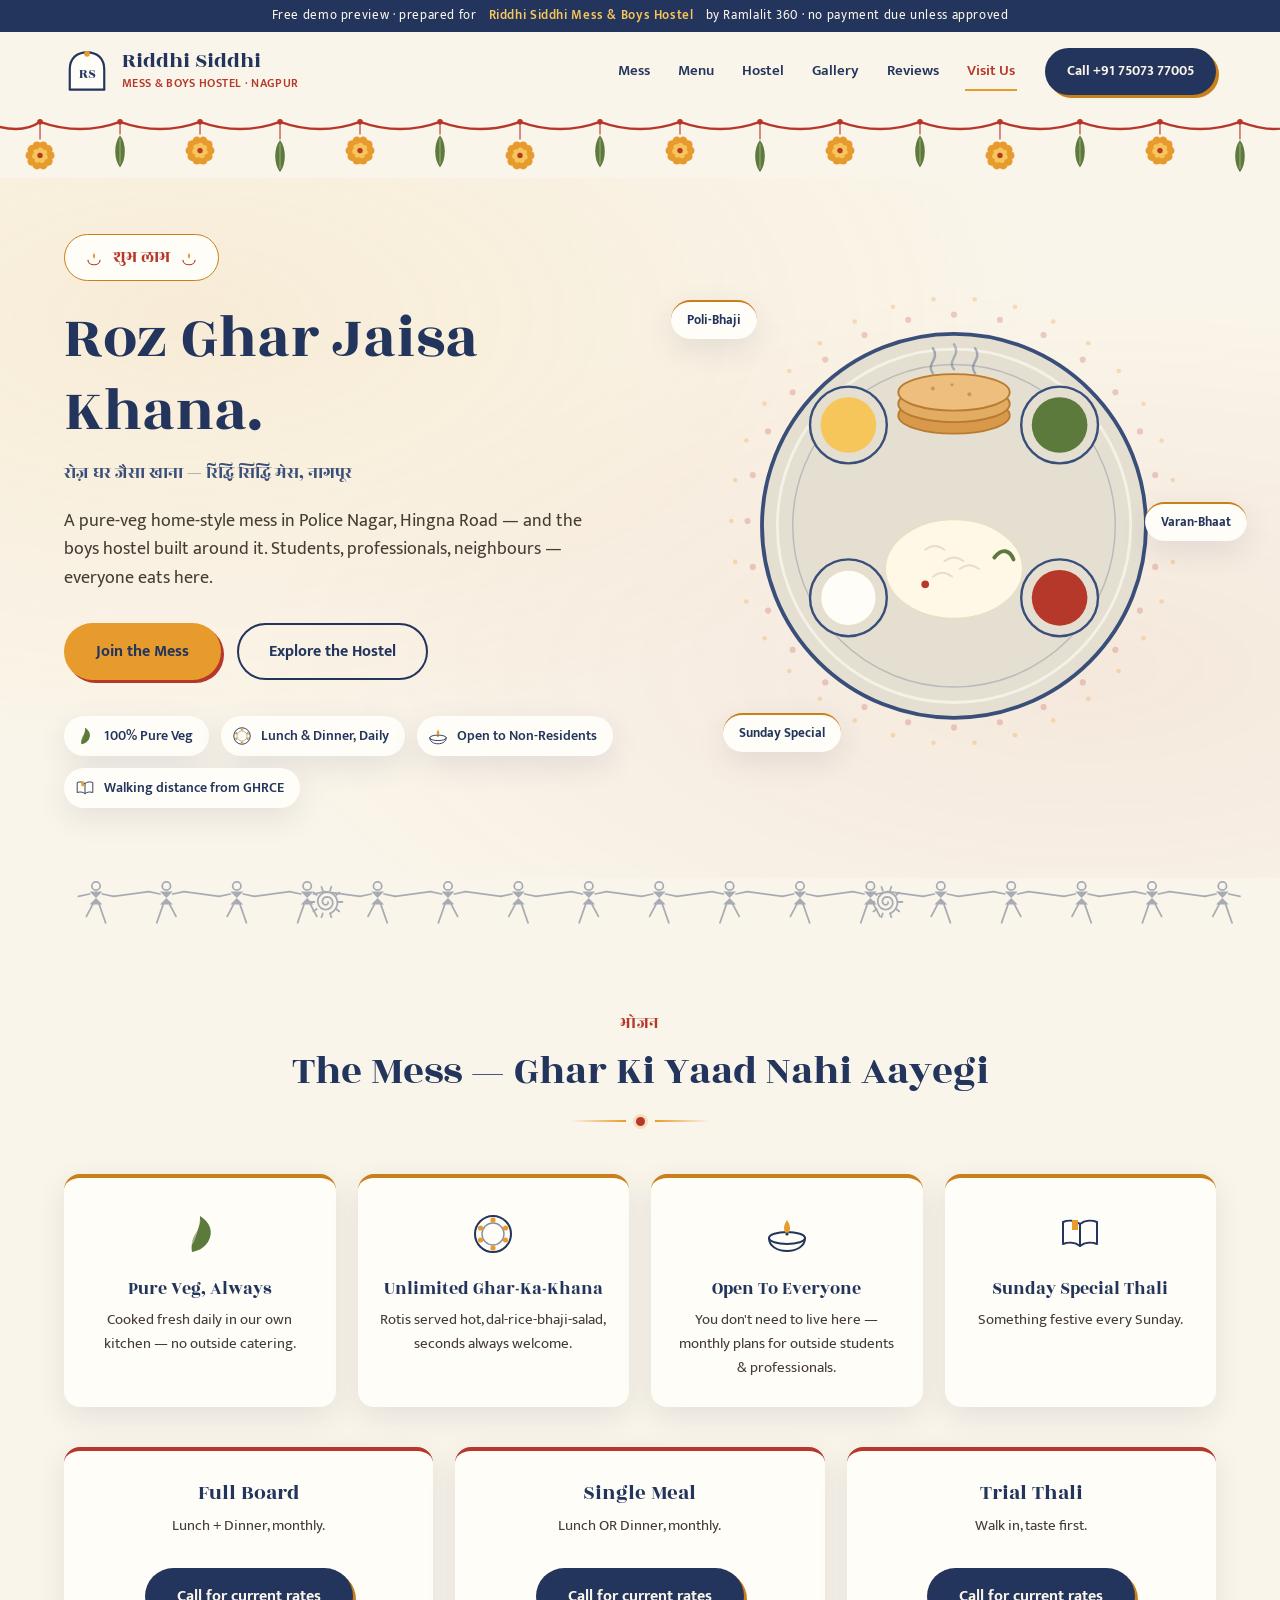
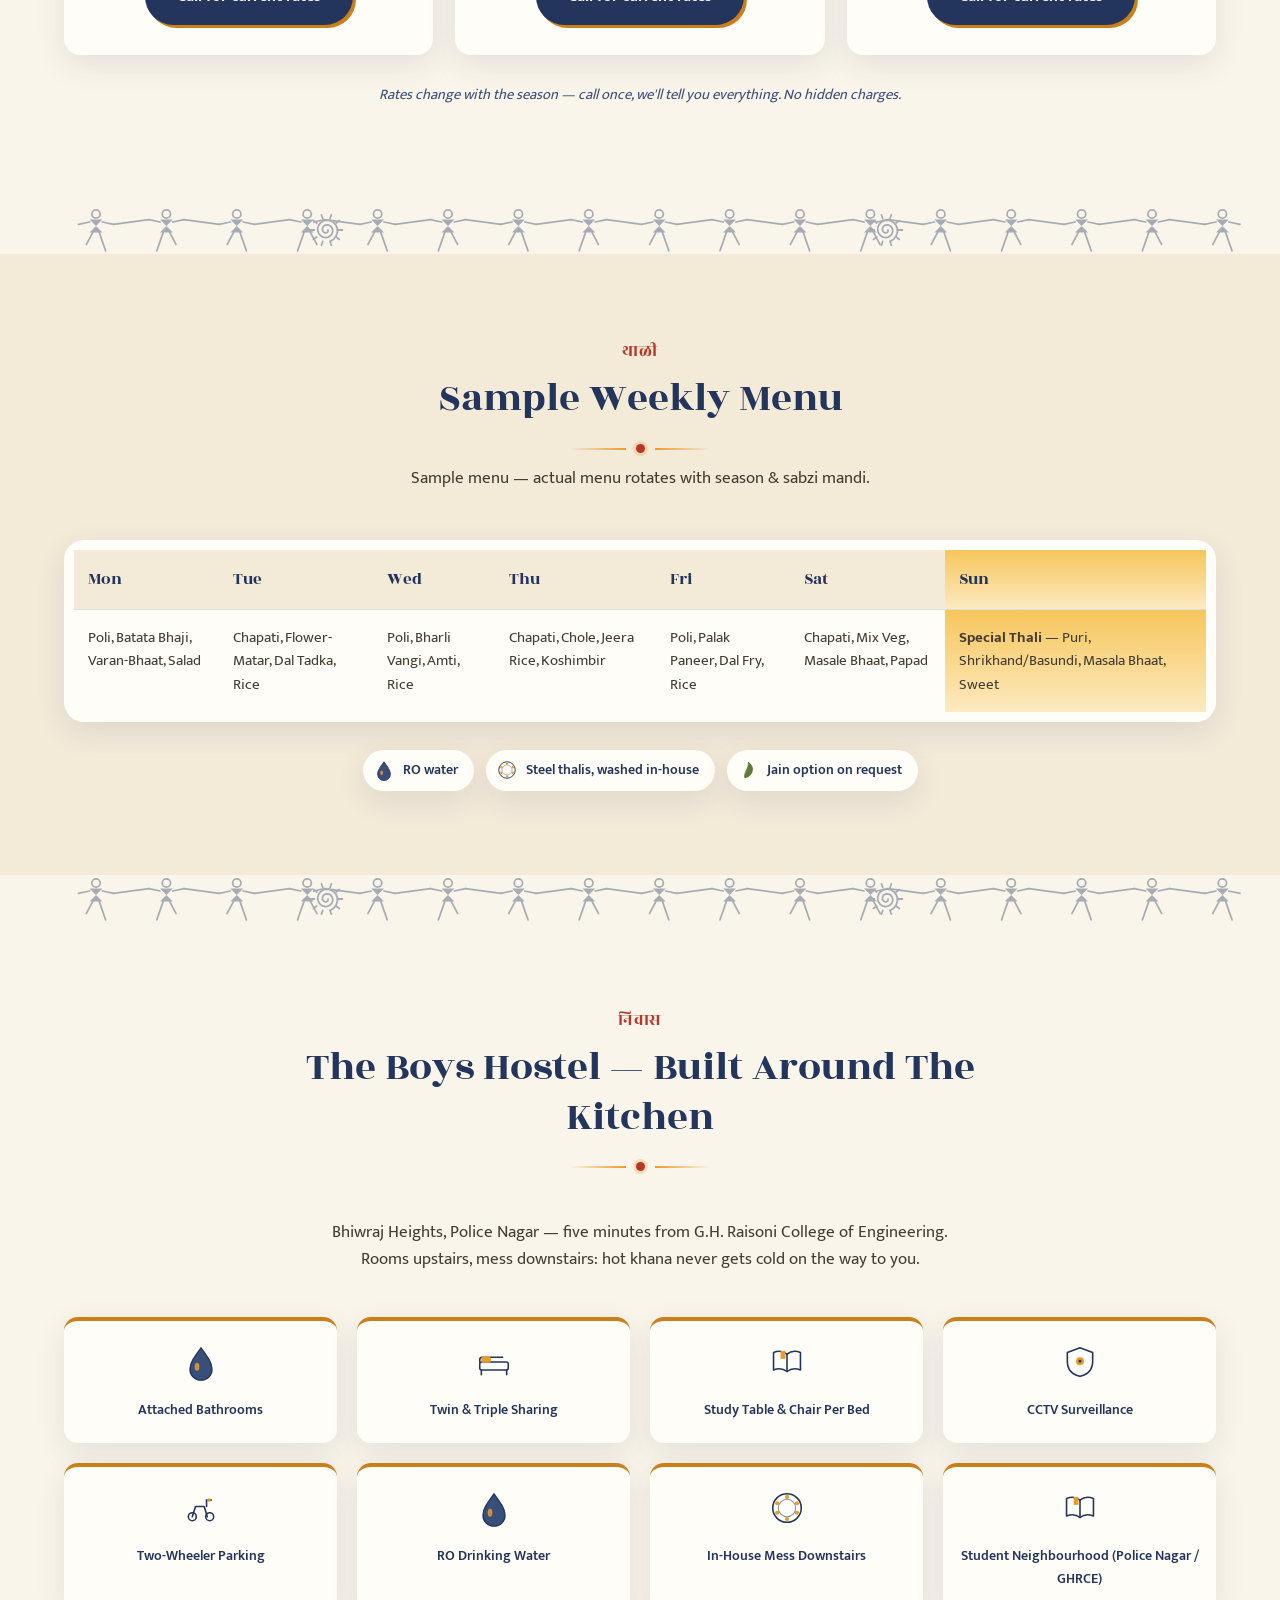
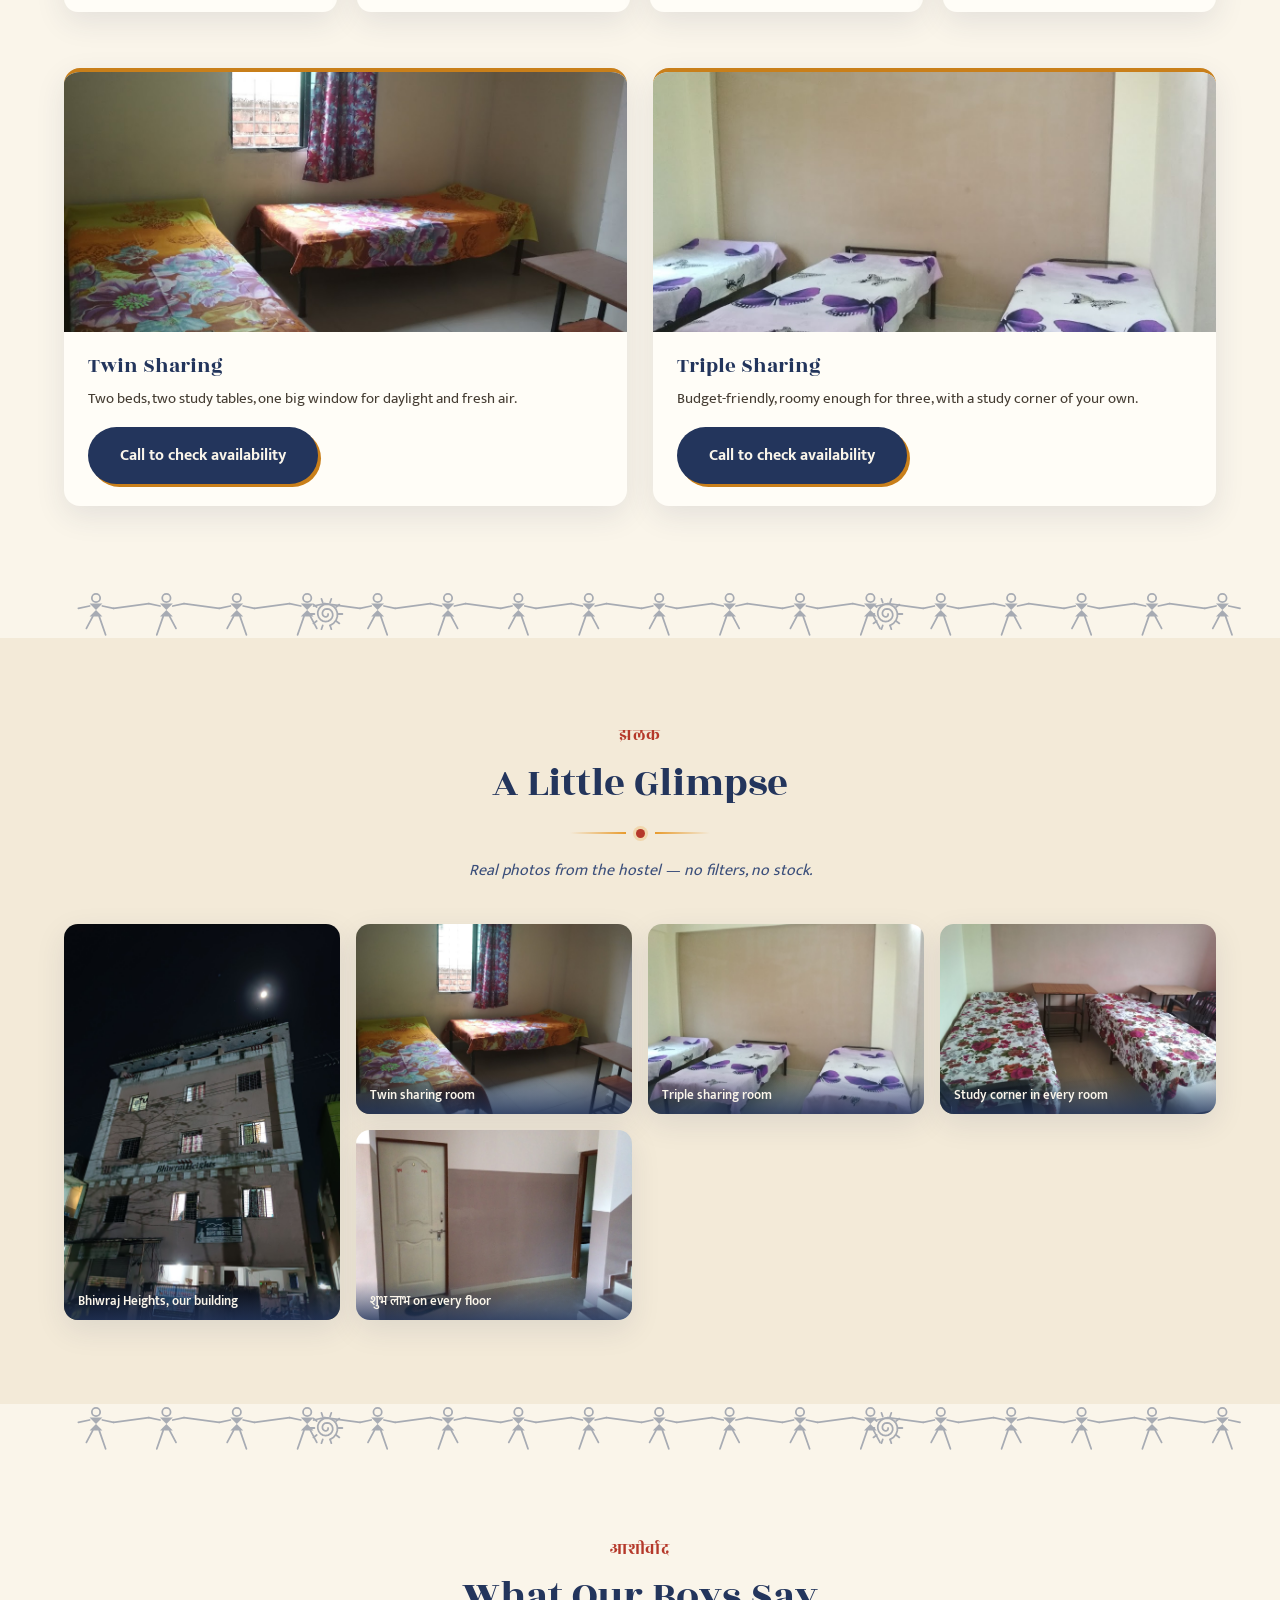
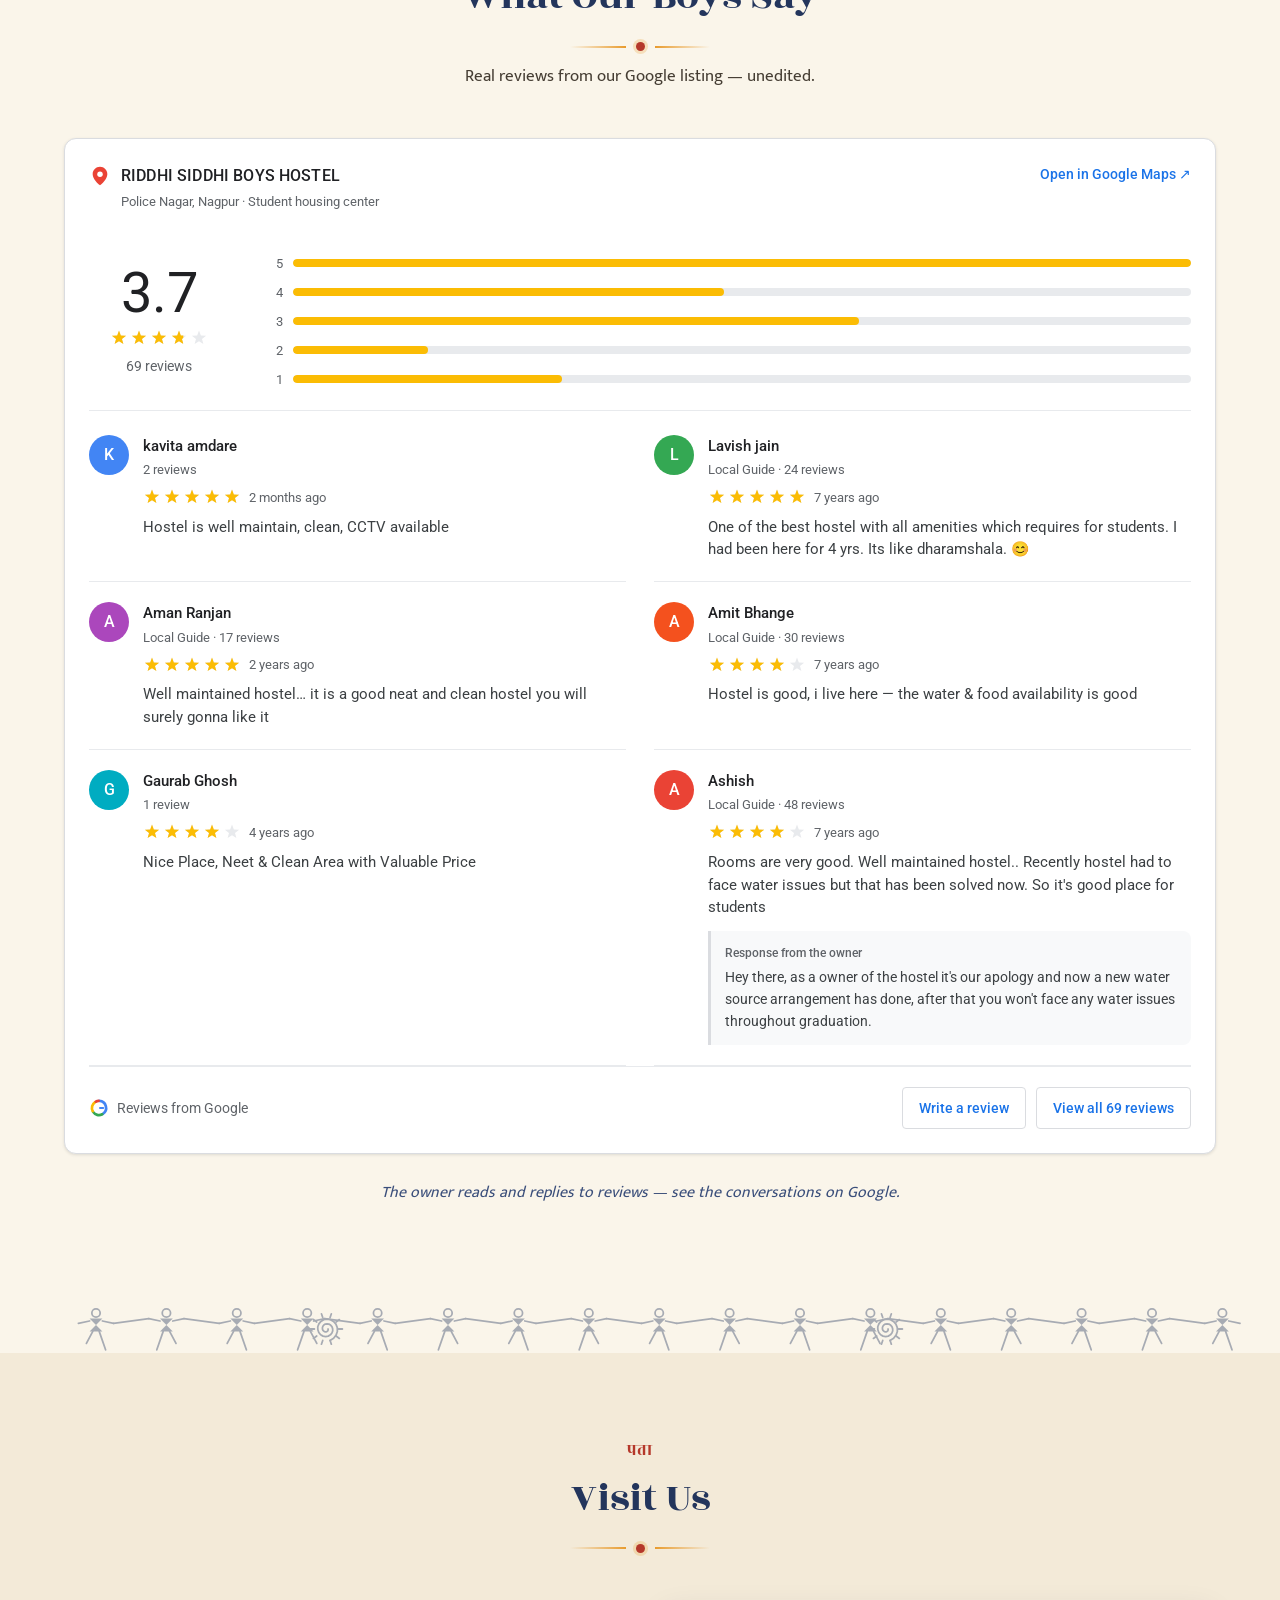
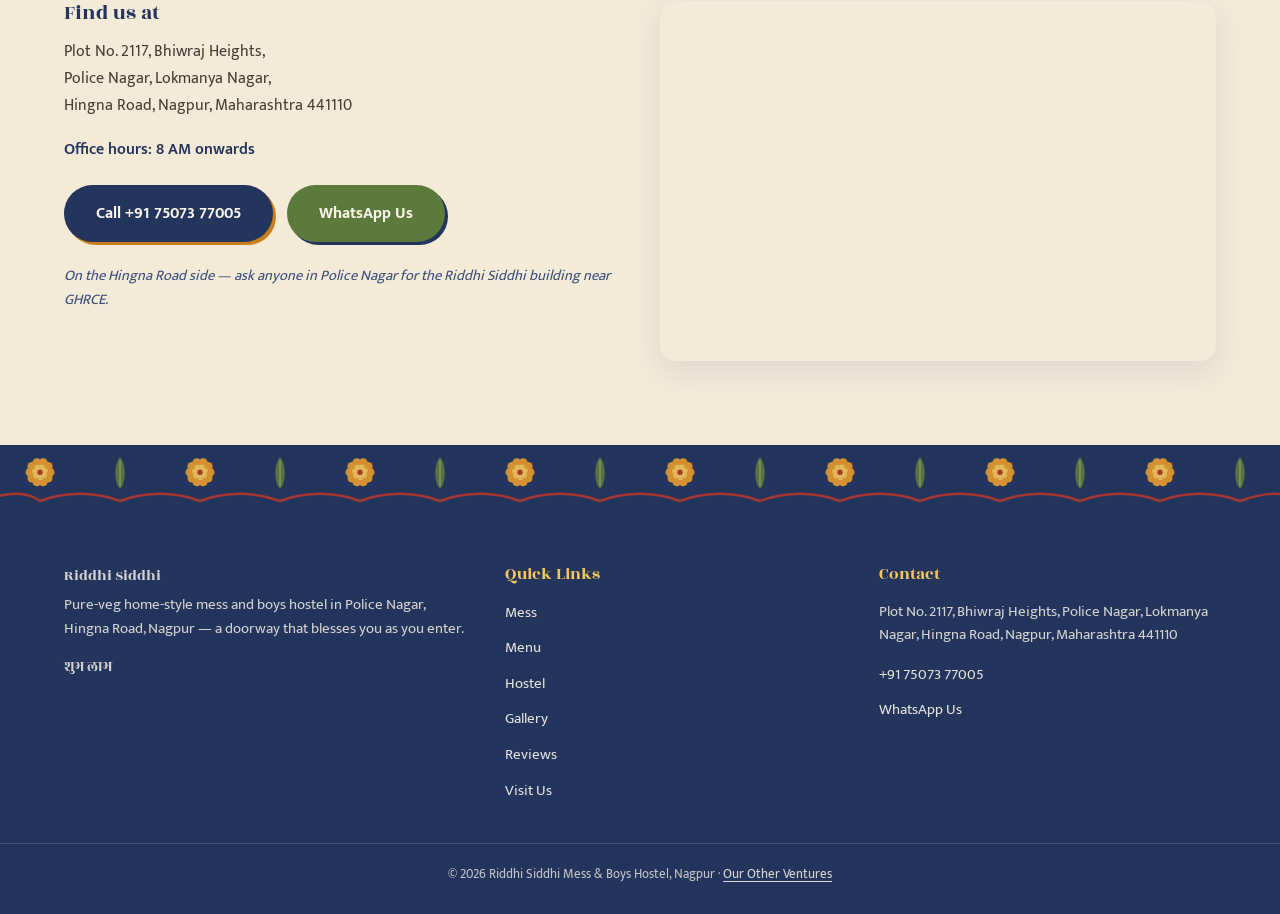
==== commit 698d1bcc: "Redeploy demo: add Ramlalit 360 demo preview ribbon Co-Authored-By: Claude Opus 5 <noreply@anthropic" ====
--- a/index.html
+++ b/index.html
@@ -60,6 +60,7 @@
 </script>
 </head>
 <body>
+<div class="demo-ribbon">Free demo preview · prepared for <strong>Riddhi Siddhi Mess &amp; Boys Hostel</strong> by Ramlalit 360 · no payment due unless approved</div>
 <a class="skip-link" href="#main">Skip to main content</a>
 
 <!-- Icon sprite (hidden, referenced via <use>) -->
--- a/css/styles.css
+++ b/css/styles.css
@@ -186,6 +186,33 @@
 }
 .btn-whatsapp:hover { background: #4c6630; transform: translateY(-2px); }
 .btn small { font-weight: 500; opacity: .85; }
+
+/* ---------- demo ribbon ---------- */
+.demo-ribbon {
+  background: var(--nila);
+  color: var(--ivory);
+  font-family: var(--font-body);
+  font-size: 12.5px;
+  letter-spacing: .05em;
+  line-height: 1.45;
+  text-align: center;
+  padding: 7px 14px;
+  display: flex;
+  justify-content: center;
+  align-items: center;
+  gap: 12px;
+  flex-wrap: wrap;
+}
+.demo-ribbon strong {
+  color: var(--haldi);
+  font-weight: 600;
+}
+@media (max-width: 480px) {
+  .demo-ribbon {
+    font-size: 11.5px;
+    padding: 8px 12px;
+  }
+}
 
 /* ---------- Header ---------- */
 .site-header {
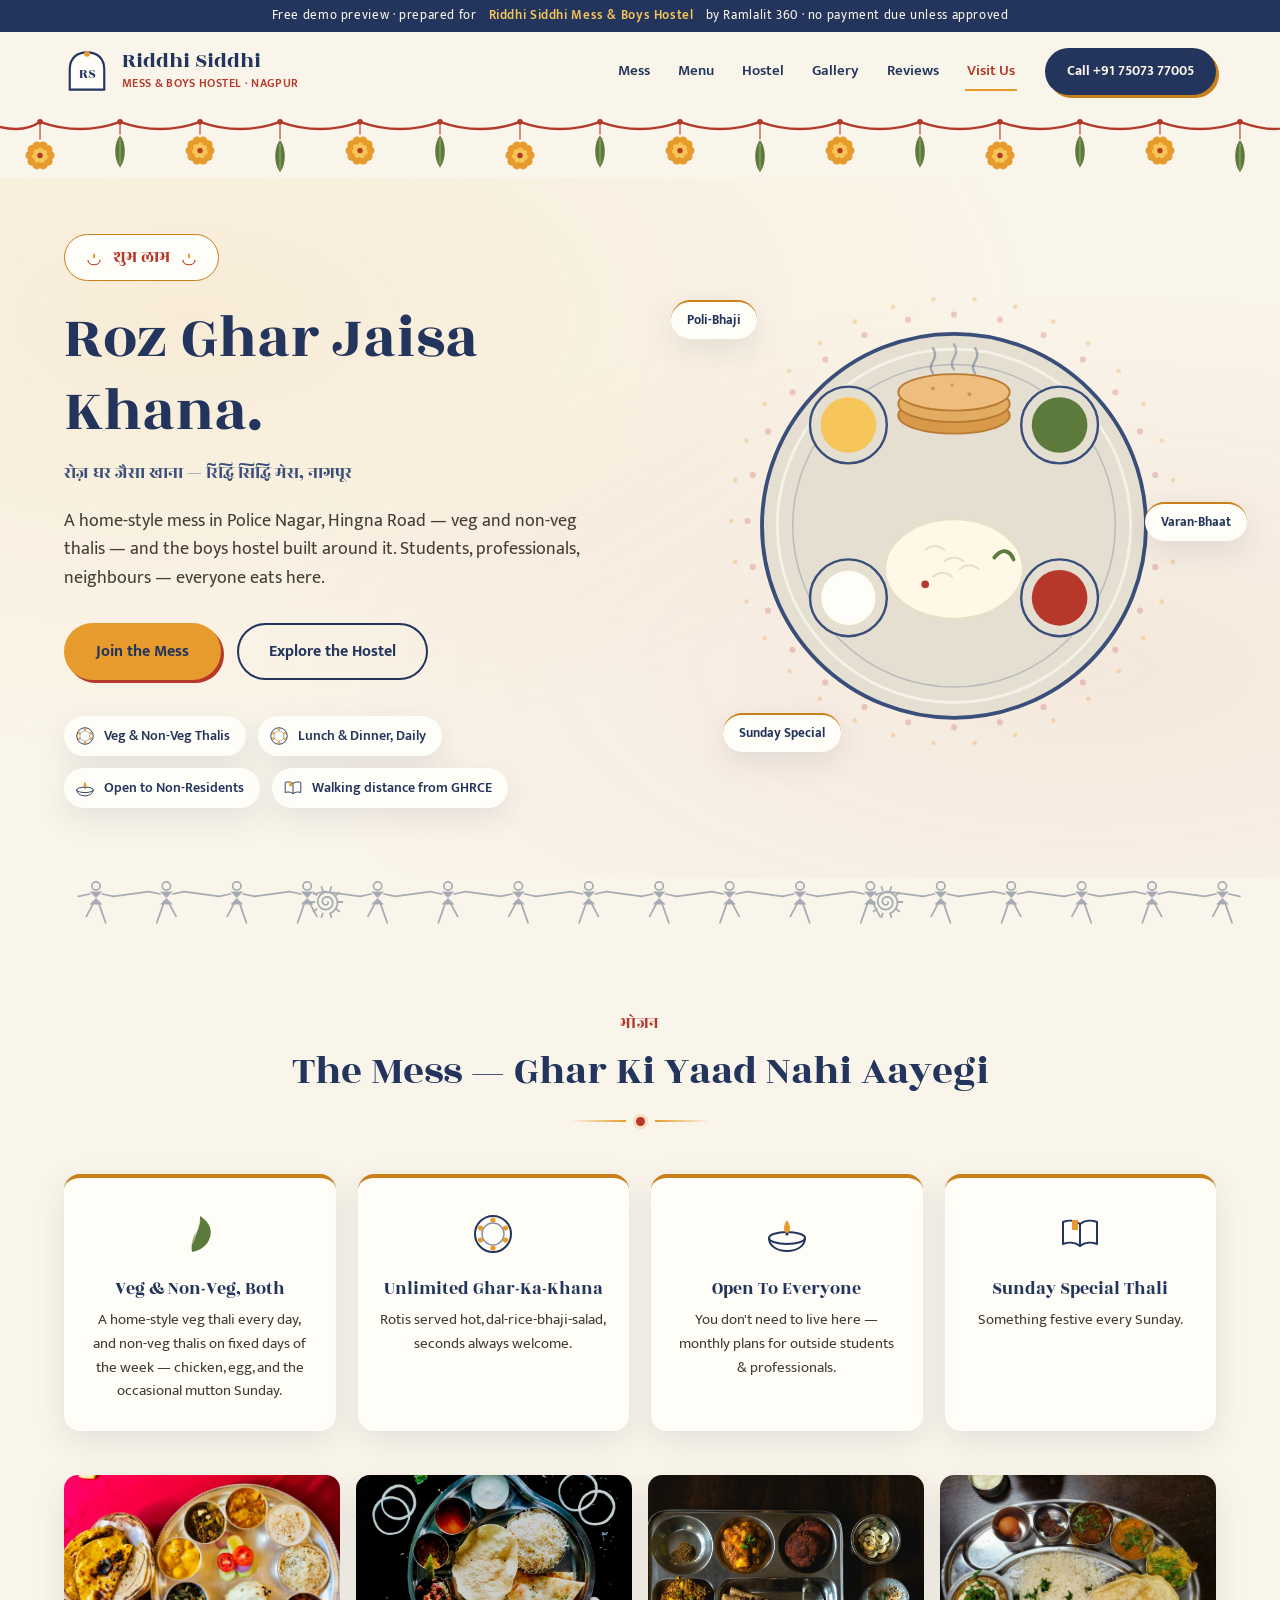
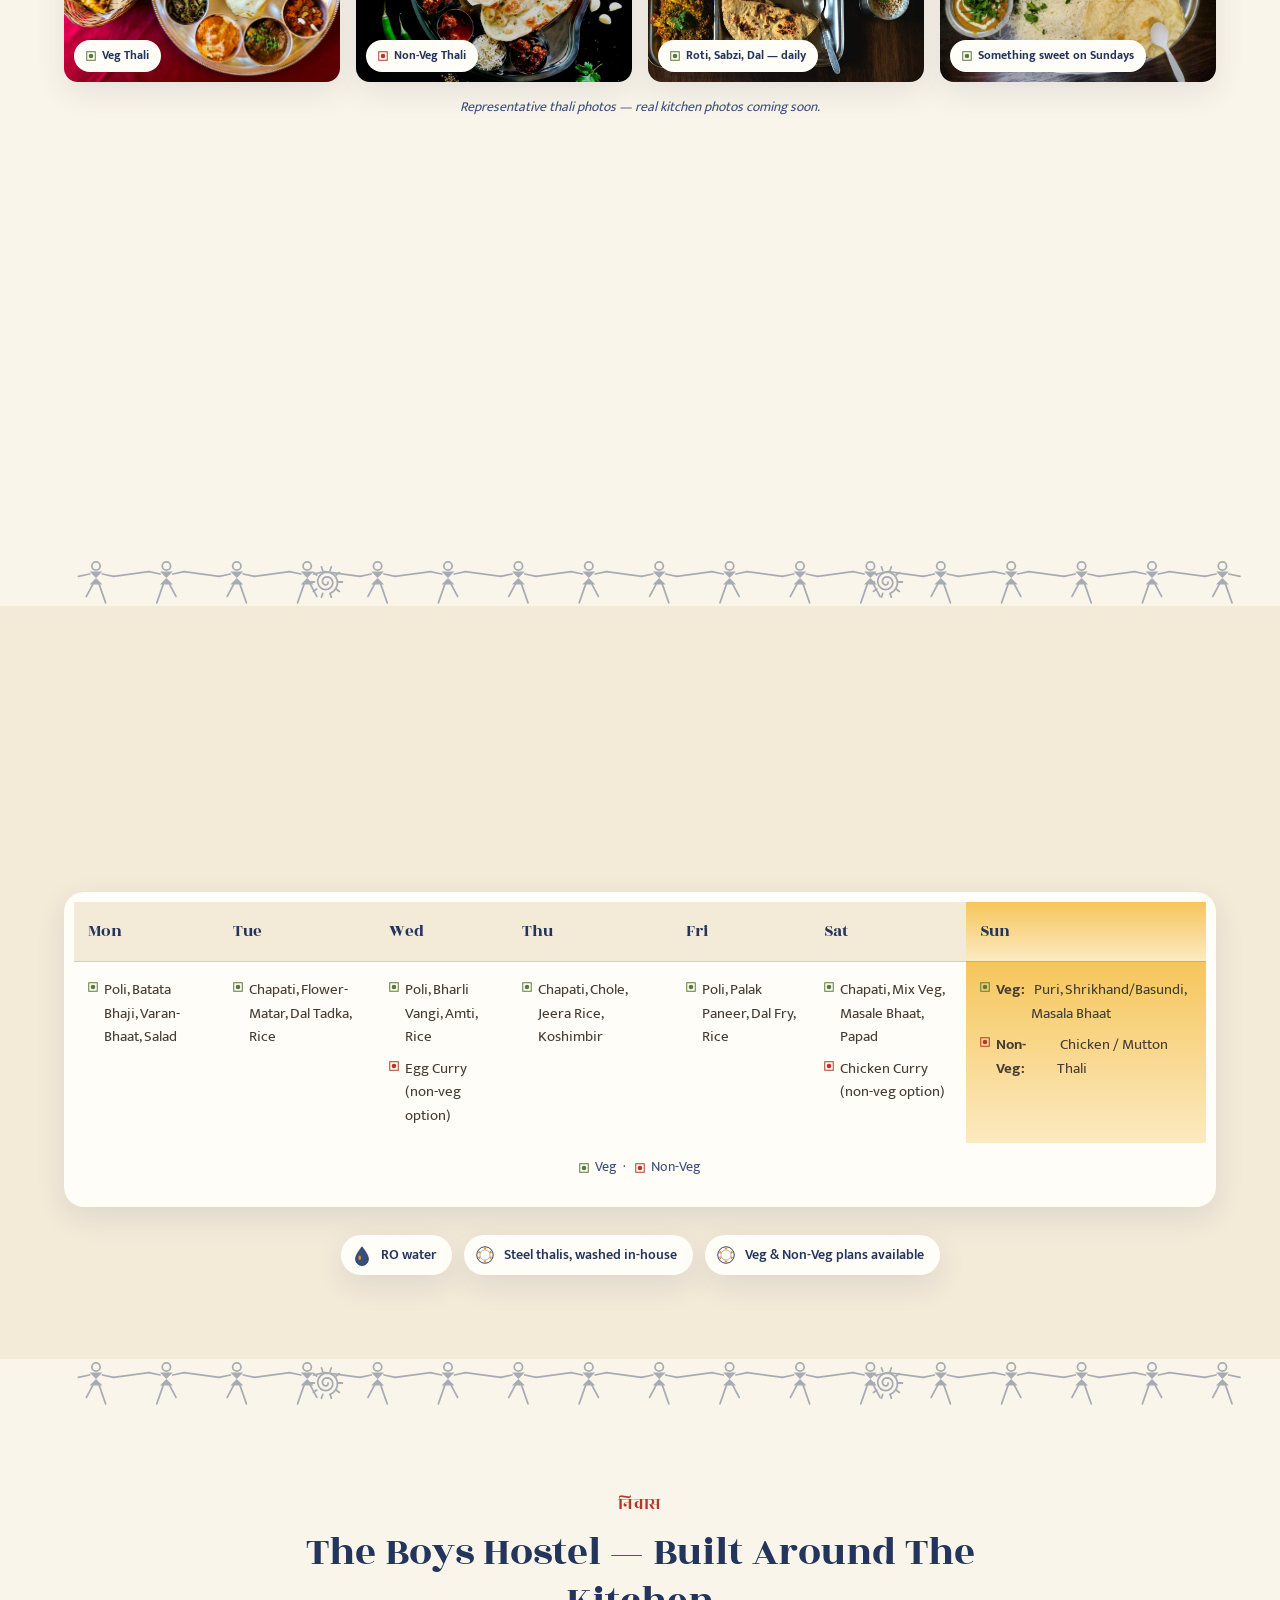
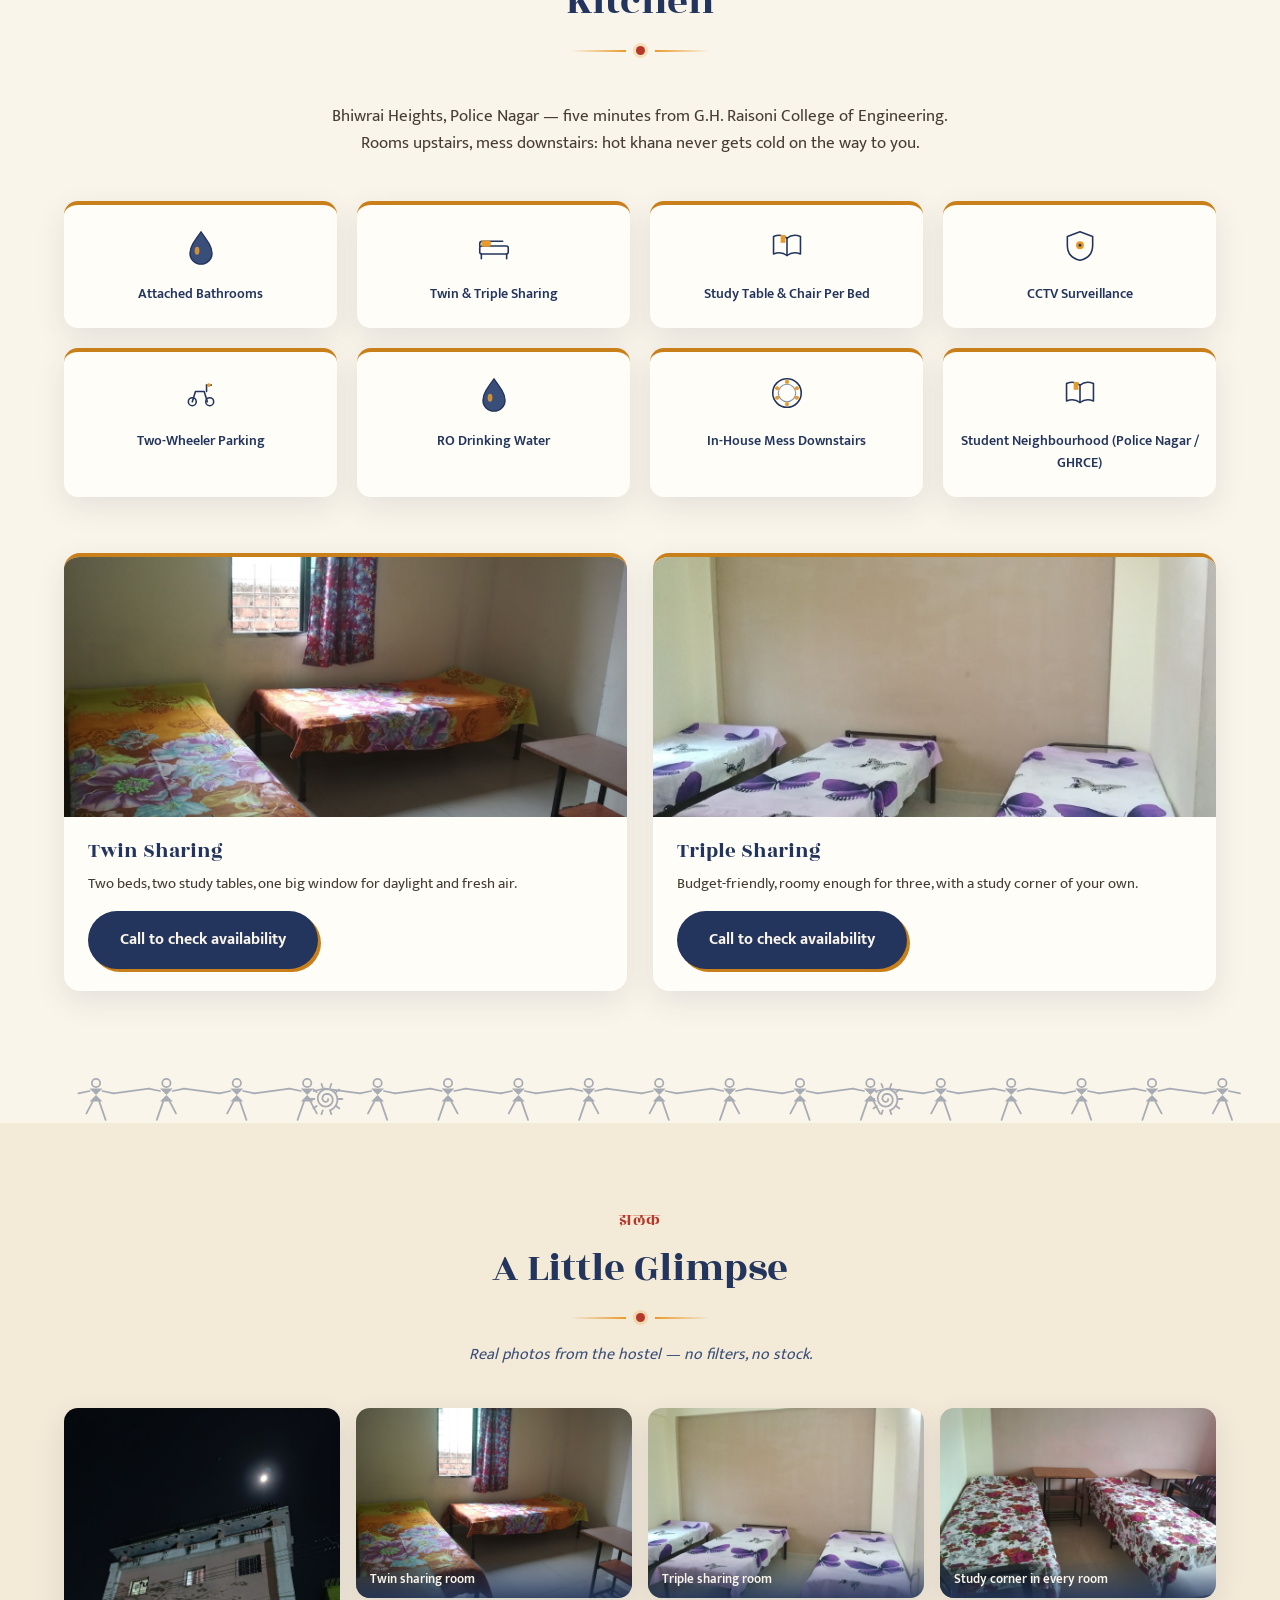
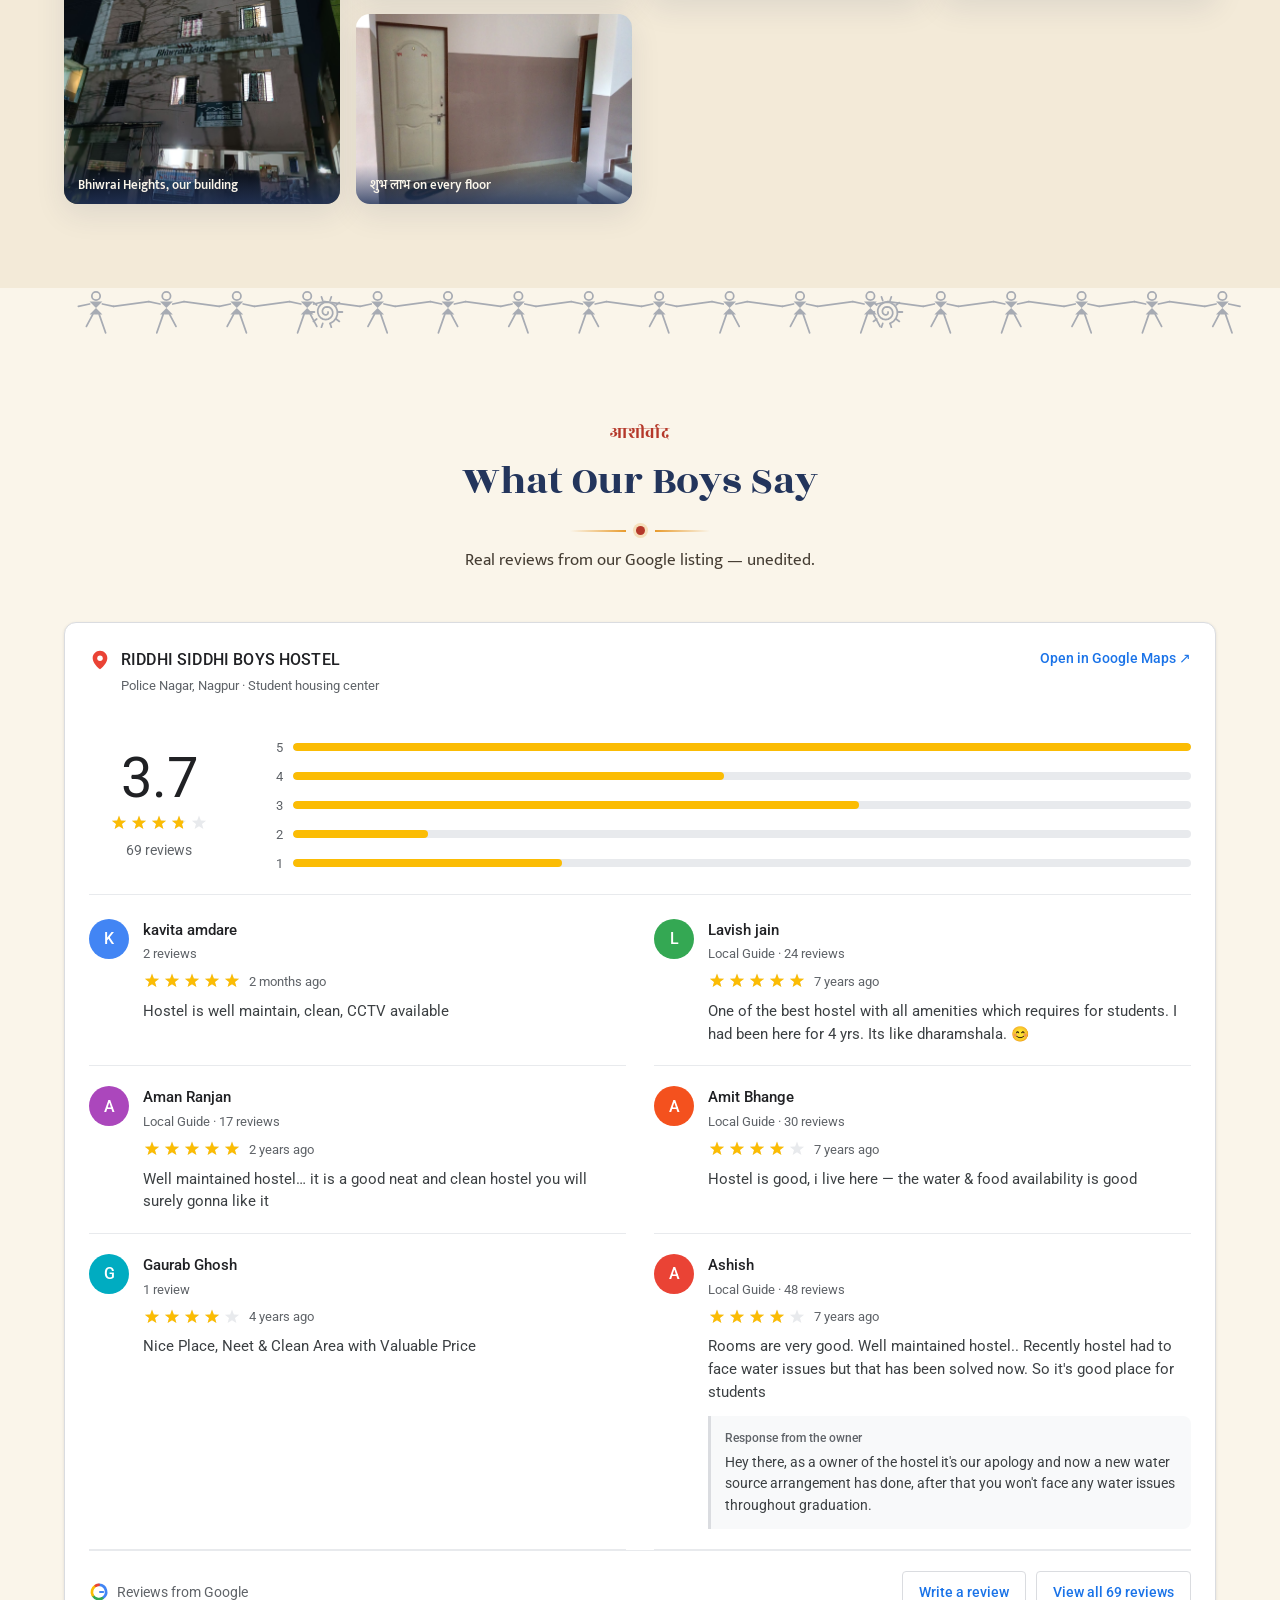
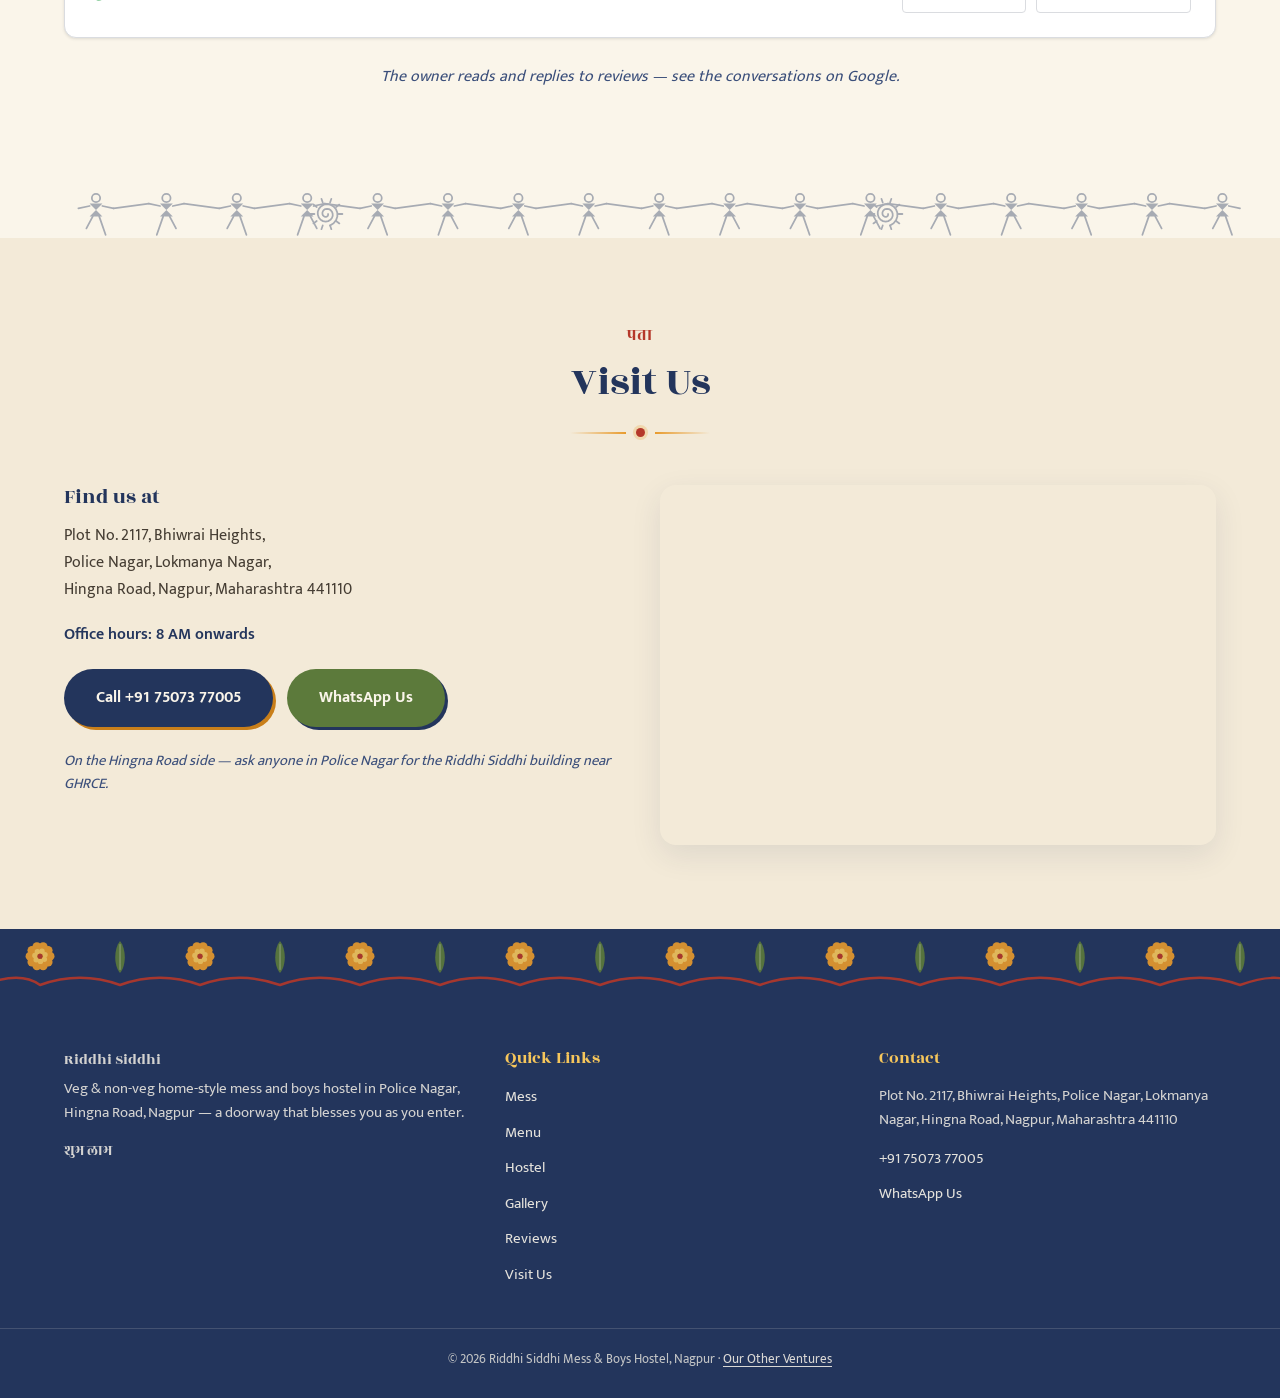
==== commit a77a4713: "Redeploy demo: Bhiwrai name fix, veg & non-veg mess, thali photo band Co-Authored-By: Claude Fable 5" ====
--- a/index.html
+++ b/index.html
@@ -4,10 +4,10 @@
 <meta charset="UTF-8">
 <meta name="viewport" content="width=device-width, initial-scale=1.0">
 <title>Riddhi Siddhi Mess &amp; Boys Hostel · Police Nagar, Nagpur</title>
-<meta name="description" content="Riddhi Siddhi Mess — pure-veg, home-style monthly mess in Police Nagar, Hingna Road, Nagpur, open to everyone. Also home to Riddhi Siddhi Boys Hostel, walking distance from GHRCE.">
+<meta name="description" content="Riddhi Siddhi Mess — veg &amp; non-veg home-style monthly mess in Police Nagar, Hingna Road, Nagpur, open to everyone. Also home to Riddhi Siddhi Boys Hostel, walking distance from GHRCE.">
 
 <meta property="og:title" content="Riddhi Siddhi Mess & Boys Hostel · Police Nagar, Nagpur">
-<meta property="og:description" content="A pure-veg home-style mess open to everyone, with a boys hostel built around the kitchen. Police Nagar, Hingna Road, Nagpur.">
+<meta property="og:description" content="A veg &amp; non-veg home-style mess open to everyone, with a boys hostel built around the kitchen. Police Nagar, Hingna Road, Nagpur.">
 <meta property="og:type" content="website">
 <meta property="og:image" content="https://hitmanrepo.github.io/riddhi-siddhi-demo/assets/photos/photo-7.jpg">
 
@@ -26,12 +26,12 @@
     {
       "@type": "FoodEstablishment",
       "name": "Riddhi Siddhi Mess",
-      "servesCuisine": ["Indian", "Maharashtrian", "Vegetarian"],
+      "servesCuisine": ["Indian", "Maharashtrian"],
       "telephone": "+917507377005",
       "image": "https://hitmanrepo.github.io/riddhi-siddhi-demo/assets/photos/photo-7.jpg",
       "address": {
         "@type": "PostalAddress",
-        "streetAddress": "Plot No. 2117, Bhiwraj Heights, Police Nagar, Lokmanya Nagar, Hingna Road",
+        "streetAddress": "Plot No. 2117, Bhiwrai Heights, Police Nagar, Lokmanya Nagar, Hingna Road",
         "addressLocality": "Nagpur",
         "addressRegion": "Maharashtra",
         "postalCode": "441110",
@@ -47,7 +47,7 @@
       "image": "https://hitmanrepo.github.io/riddhi-siddhi-demo/assets/photos/photo-7.jpg",
       "address": {
         "@type": "PostalAddress",
-        "streetAddress": "Plot No. 2117, Bhiwraj Heights, Police Nagar, Lokmanya Nagar, Hingna Road",
+        "streetAddress": "Plot No. 2117, Bhiwrai Heights, Police Nagar, Lokmanya Nagar, Hingna Road",
         "addressLocality": "Nagpur",
         "addressRegion": "Maharashtra",
         "postalCode": "441110",
@@ -137,6 +137,14 @@
   <path d="M 4.43,15.86 A 8.5,8.5 0 0 1 7.37,4.87" fill="none" stroke="#FBBC04" stroke-width="3.2" stroke-linecap="round"/>
   <path d="M 8.14,4.43 A 8.5,8.5 0 0 1 11.56,3.51" fill="none" stroke="#EA4335" stroke-width="3.2" stroke-linecap="round"/>
   <rect x="12" y="10.8" width="6.2" height="2.4" rx="1.2" fill="#4285F4"/>
+</symbol>
+<symbol id="mark-veg" viewBox="0 0 10 10">
+  <rect x="0.75" y="0.75" width="8.5" height="8.5" fill="none" stroke="var(--mehendi)" stroke-width="1"/>
+  <circle cx="5" cy="5" r="2.3" fill="var(--mehendi)"/>
+</symbol>
+<symbol id="mark-nonveg" viewBox="0 0 10 10">
+  <rect x="0.75" y="0.75" width="8.5" height="8.5" fill="none" stroke="var(--kumkum)" stroke-width="1"/>
+  <circle cx="5" cy="5" r="2.3" fill="var(--kumkum)"/>
 </symbol>
 <symbol id="toran-pompom" viewBox="0 0 40 40">
   <circle cx="20" cy="20" r="13" fill="var(--genda-deep)"/>
@@ -244,13 +252,13 @@
         </span>
         <h1>Roz Ghar Jaisa Khana.</h1>
         <p class="devanagari-line" lang="hi">रोज़ घर जैसा खाना — रिद्धि सिद्धि मेस, नागपूर</p>
-        <p class="lede">A pure-veg home-style mess in Police Nagar, Hingna Road — and the boys hostel built around it. Students, professionals, neighbours — everyone eats here.</p>
+        <p class="lede">A home-style mess in Police Nagar, Hingna Road — veg and non-veg thalis — and the boys hostel built around it. Students, professionals, neighbours — everyone eats here.</p>
         <div class="hero-ctas">
           <a class="btn btn-primary" href="#mess">Join the Mess</a>
           <a class="btn btn-outline" href="#hostel">Explore the Hostel</a>
         </div>
         <div class="stat-chips">
-          <span class="stat-chip"><svg viewBox="0 0 48 48" aria-hidden="true"><use href="#icon-leaf"></use></svg>100% Pure Veg</span>
+          <span class="stat-chip"><svg viewBox="0 0 48 48" aria-hidden="true"><use href="#icon-thali"></use></svg>Veg &amp; Non-Veg Thalis</span>
           <span class="stat-chip"><svg viewBox="0 0 48 48" aria-hidden="true"><use href="#icon-thali"></use></svg>Lunch &amp; Dinner, Daily</span>
           <span class="stat-chip"><svg viewBox="0 0 48 48" aria-hidden="true"><use href="#icon-diya"></use></svg>Open to Non-Residents</span>
           <span class="stat-chip"><svg viewBox="0 0 48 48" aria-hidden="true"><use href="#icon-book"></use></svg>Walking distance from GHRCE</span>
@@ -349,8 +357,8 @@
       <div class="card-grid">
         <div class="icon-card reveal">
           <div class="icon-wrap"><svg viewBox="0 0 48 48" aria-hidden="true"><use href="#icon-leaf"></use></svg></div>
-          <h3>Pure Veg, Always</h3>
-          <p>Cooked fresh daily in our own kitchen — no outside catering.</p>
+          <h3>Veg &amp; Non-Veg, Both</h3>
+          <p>A home-style veg thali every day, and non-veg thalis on fixed days of the week — chicken, egg, and the occasional mutton Sunday.</p>
         </div>
         <div class="icon-card reveal">
           <div class="icon-wrap"><svg viewBox="0 0 48 48" aria-hidden="true"><use href="#icon-thali"></use></svg></div>
@@ -368,6 +376,26 @@
           <p>Something festive every Sunday.</p>
         </div>
       </div>
+
+      <div class="thali-photo-band">
+        <div class="thali-photo-item reveal">
+          <img src="assets/photos/food-1-veg-thali.jpg" width="1200" height="838" loading="lazy" alt="Classic steel thali with roti basket — representative veg thali photo">
+          <span class="tp-cap"><svg class="tp-mark" viewBox="0 0 10 10" aria-hidden="true"><use href="#mark-veg"></use></svg>Veg Thali</span>
+        </div>
+        <div class="thali-photo-item reveal">
+          <img src="assets/photos/food-2-nonveg-thali.jpg" width="800" height="1200" loading="lazy" alt="Dark, dramatic non-veg thali with mutton curry, naan and rice — representative photo">
+          <span class="tp-cap"><svg class="tp-mark" viewBox="0 0 10 10" aria-hidden="true"><use href="#mark-nonveg"></use></svg>Non-Veg Thali</span>
+        </div>
+        <div class="thali-photo-item reveal">
+          <img src="assets/photos/food-3-mess-tray.jpg" width="1200" height="816" loading="lazy" alt="Steel compartment mess tray with roti and sabzi">
+          <span class="tp-cap"><svg class="tp-mark" viewBox="0 0 10 10" aria-hidden="true"><use href="#mark-veg"></use></svg>Roti, Sabzi, Dal &mdash; daily</span>
+        </div>
+        <div class="thali-photo-item reveal">
+          <img src="assets/photos/food-4-rice-roti.jpg" width="1200" height="900" loading="lazy" alt="Rice, roti and gulab jamun on a steel plate">
+          <span class="tp-cap"><svg class="tp-mark" viewBox="0 0 10 10" aria-hidden="true"><use href="#mark-veg"></use></svg>Something sweet on Sundays</span>
+        </div>
+      </div>
+      <p class="thali-photo-note reveal">Representative thali photos &mdash; real kitchen photos coming soon.</p>
 
       <div class="plans-row">
         <div class="plan-card reveal">
@@ -386,6 +414,7 @@
           <a class="btn btn-call" href="tel:+917507377005">Call for current rates</a>
         </div>
       </div>
+      <p class="plans-veg-line reveal">Every plan comes as a Veg or Non-Veg option &mdash; choose when you join.</p>
       <p class="honesty-line reveal">Rates change with the season — call once, we'll tell you everything. No hidden charges.</p>
     </div>
   </section>
@@ -446,33 +475,56 @@
             </thead>
             <tbody>
               <tr>
-                <td>Poli, Batata Bhaji, Varan-Bhaat, Salad</td>
-                <td>Chapati, Flower-Matar, Dal Tadka, Rice</td>
-                <td>Poli, Bharli Vangi, Amti, Rice</td>
-                <td>Chapati, Chole, Jeera Rice, Koshimbir</td>
-                <td>Poli, Palak Paneer, Dal Fry, Rice</td>
-                <td>Chapati, Mix Veg, Masale Bhaat, Papad</td>
-                <td class="col-sun"><strong>Special Thali</strong> — Puri, Shrikhand/Basundi, Masala Bhaat, Sweet</td>
+                <td><span class="menu-dish"><svg class="dish-mark" viewBox="0 0 10 10" aria-hidden="true"><use href="#mark-veg"></use></svg>Poli, Batata Bhaji, Varan-Bhaat, Salad</span></td>
+                <td><span class="menu-dish"><svg class="dish-mark" viewBox="0 0 10 10" aria-hidden="true"><use href="#mark-veg"></use></svg>Chapati, Flower-Matar, Dal Tadka, Rice</span></td>
+                <td>
+                  <span class="menu-dish"><svg class="dish-mark" viewBox="0 0 10 10" aria-hidden="true"><use href="#mark-veg"></use></svg>Poli, Bharli Vangi, Amti, Rice</span>
+                  <span class="menu-dish"><svg class="dish-mark" viewBox="0 0 10 10" aria-hidden="true"><use href="#mark-nonveg"></use></svg>Egg Curry (non-veg option)</span>
+                </td>
+                <td><span class="menu-dish"><svg class="dish-mark" viewBox="0 0 10 10" aria-hidden="true"><use href="#mark-veg"></use></svg>Chapati, Chole, Jeera Rice, Koshimbir</span></td>
+                <td><span class="menu-dish"><svg class="dish-mark" viewBox="0 0 10 10" aria-hidden="true"><use href="#mark-veg"></use></svg>Poli, Palak Paneer, Dal Fry, Rice</span></td>
+                <td>
+                  <span class="menu-dish"><svg class="dish-mark" viewBox="0 0 10 10" aria-hidden="true"><use href="#mark-veg"></use></svg>Chapati, Mix Veg, Masale Bhaat, Papad</span>
+                  <span class="menu-dish"><svg class="dish-mark" viewBox="0 0 10 10" aria-hidden="true"><use href="#mark-nonveg"></use></svg>Chicken Curry (non-veg option)</span>
+                </td>
+                <td class="col-sun">
+                  <span class="menu-dish"><svg class="dish-mark" viewBox="0 0 10 10" aria-hidden="true"><use href="#mark-veg"></use></svg><strong>Veg:</strong>&nbsp;Puri, Shrikhand/Basundi, Masala Bhaat</span>
+                  <span class="menu-dish"><svg class="dish-mark" viewBox="0 0 10 10" aria-hidden="true"><use href="#mark-nonveg"></use></svg><strong>Non-Veg:</strong>&nbsp;Chicken / Mutton Thali</span>
+                </td>
               </tr>
             </tbody>
           </table>
         </div>
 
         <div class="menu-cards">
-          <div class="day-card"><h4>Monday</h4><p>Poli, Batata Bhaji, Varan-Bhaat, Salad</p></div>
-          <div class="day-card"><h4>Tuesday</h4><p>Chapati, Flower-Matar, Dal Tadka, Rice</p></div>
-          <div class="day-card"><h4>Wednesday</h4><p>Poli, Bharli Vangi, Amti, Rice</p></div>
-          <div class="day-card"><h4>Thursday</h4><p>Chapati, Chole, Jeera Rice, Koshimbir</p></div>
-          <div class="day-card"><h4>Friday</h4><p>Poli, Palak Paneer, Dal Fry, Rice</p></div>
-          <div class="day-card"><h4>Saturday</h4><p>Chapati, Mix Veg, Masale Bhaat, Papad</p></div>
-          <div class="day-card is-sunday"><h4>Sunday — Special Thali</h4><p>Puri, Shrikhand/Basundi, Masala Bhaat, Sweet</p></div>
-        </div>
+          <div class="day-card"><h4>Monday</h4><p class="menu-dish"><svg class="dish-mark" viewBox="0 0 10 10" aria-hidden="true"><use href="#mark-veg"></use></svg>Poli, Batata Bhaji, Varan-Bhaat, Salad</p></div>
+          <div class="day-card"><h4>Tuesday</h4><p class="menu-dish"><svg class="dish-mark" viewBox="0 0 10 10" aria-hidden="true"><use href="#mark-veg"></use></svg>Chapati, Flower-Matar, Dal Tadka, Rice</p></div>
+          <div class="day-card">
+            <h4>Wednesday</h4>
+            <p class="menu-dish"><svg class="dish-mark" viewBox="0 0 10 10" aria-hidden="true"><use href="#mark-veg"></use></svg>Poli, Bharli Vangi, Amti, Rice</p>
+            <p class="menu-dish"><svg class="dish-mark" viewBox="0 0 10 10" aria-hidden="true"><use href="#mark-nonveg"></use></svg>Egg Curry (non-veg option)</p>
+          </div>
+          <div class="day-card"><h4>Thursday</h4><p class="menu-dish"><svg class="dish-mark" viewBox="0 0 10 10" aria-hidden="true"><use href="#mark-veg"></use></svg>Chapati, Chole, Jeera Rice, Koshimbir</p></div>
+          <div class="day-card"><h4>Friday</h4><p class="menu-dish"><svg class="dish-mark" viewBox="0 0 10 10" aria-hidden="true"><use href="#mark-veg"></use></svg>Poli, Palak Paneer, Dal Fry, Rice</p></div>
+          <div class="day-card">
+            <h4>Saturday</h4>
+            <p class="menu-dish"><svg class="dish-mark" viewBox="0 0 10 10" aria-hidden="true"><use href="#mark-veg"></use></svg>Chapati, Mix Veg, Masale Bhaat, Papad</p>
+            <p class="menu-dish"><svg class="dish-mark" viewBox="0 0 10 10" aria-hidden="true"><use href="#mark-nonveg"></use></svg>Chicken Curry (non-veg option)</p>
+          </div>
+          <div class="day-card is-sunday">
+            <h4>Sunday — Special Thali</h4>
+            <p class="menu-dish"><svg class="dish-mark" viewBox="0 0 10 10" aria-hidden="true"><use href="#mark-veg"></use></svg><strong>Veg:</strong>&nbsp;Puri, Shrikhand/Basundi, Masala Bhaat</p>
+            <p class="menu-dish"><svg class="dish-mark" viewBox="0 0 10 10" aria-hidden="true"><use href="#mark-nonveg"></use></svg><strong>Non-Veg:</strong>&nbsp;Chicken / Mutton Thali</p>
+          </div>
+        </div>
+
+        <p class="menu-legend"><svg class="dish-mark" viewBox="0 0 10 10" aria-hidden="true"><use href="#mark-veg"></use></svg>Veg &nbsp;&middot;&nbsp; <svg class="dish-mark" viewBox="0 0 10 10" aria-hidden="true"><use href="#mark-nonveg"></use></svg>Non-Veg</p>
       </div>
 
       <div class="menu-note-chips reveal">
         <span class="stat-chip"><svg viewBox="0 0 48 48" aria-hidden="true"><use href="#icon-waterdrop"></use></svg>RO water</span>
         <span class="stat-chip"><svg viewBox="0 0 48 48" aria-hidden="true"><use href="#icon-thali"></use></svg>Steel thalis, washed in-house</span>
-        <span class="stat-chip"><svg viewBox="0 0 48 48" aria-hidden="true"><use href="#icon-leaf"></use></svg>Jain option on request</span>
+        <span class="stat-chip"><svg viewBox="0 0 48 48" aria-hidden="true"><use href="#icon-thali"></use></svg>Veg &amp; Non-Veg plans available</span>
       </div>
     </div>
   </section>
@@ -514,7 +566,7 @@
         <h2>The Boys Hostel — Built Around The Kitchen</h2>
         <div class="marigold-rule"><span class="dot" aria-hidden="true"></span></div>
       </div>
-      <p class="hostel-intro reveal">Bhiwraj Heights, Police Nagar — five minutes from G.H. Raisoni College of Engineering. Rooms upstairs, mess downstairs: hot khana never gets cold on the way to you.</p>
+      <p class="hostel-intro reveal">Bhiwrai Heights, Police Nagar — five minutes from G.H. Raisoni College of Engineering. Rooms upstairs, mess downstairs: hot khana never gets cold on the way to you.</p>
 
       <div class="amenity-grid">
         <div class="amenity-card reveal"><div class="icon-wrap"><svg viewBox="0 0 48 48" aria-hidden="true"><use href="#icon-waterdrop"></use></svg></div><p>Attached Bathrooms</p></div>
@@ -589,8 +641,8 @@
 
       <div class="gallery-grid">
         <a class="gallery-item g-tall reveal" href="assets/photos/photo-7.jpg" target="_blank" rel="noopener">
-          <img src="assets/photos/photo-7.jpg" width="1200" height="1600" loading="lazy" alt="Bhiwraj Heights building at night, lit up with the Riddhi Siddhi signboard">
-          <span class="g-cap">Bhiwraj Heights, our building</span>
+          <img src="assets/photos/photo-7.jpg" width="1200" height="1600" loading="lazy" alt="Bhiwrai Heights building at night, lit up with the Riddhi Siddhi signboard">
+          <span class="g-cap">Bhiwrai Heights, our building</span>
         </a>
         <a class="gallery-item reveal" href="assets/photos/photo-1.jpg" target="_blank" rel="noopener">
           <img src="assets/photos/photo-1.jpg" width="1200" height="900" loading="lazy" alt="Twin sharing room with beds, study table and a bright window">
@@ -840,7 +892,7 @@
         <div class="visit-details reveal">
           <h3>Find us at</h3>
           <address>
-            Plot No. 2117, Bhiwraj Heights,<br>
+            Plot No. 2117, Bhiwrai Heights,<br>
             Police Nagar, Lokmanya Nagar,<br>
             Hingna Road, Nagpur, Maharashtra 441110
           </address>
@@ -891,7 +943,7 @@
   <div class="footer-inner">
     <div class="footer-col">
       <p class="footer-brand-word">Riddhi Siddhi</p>
-      <p>Pure-veg home-style mess and boys hostel in Police Nagar, Hingna Road, Nagpur — a doorway that blesses you as you enter.</p>
+      <p>Veg &amp; non-veg home-style mess and boys hostel in Police Nagar, Hingna Road, Nagpur — a doorway that blesses you as you enter.</p>
       <p class="footer-shubh" lang="hi">शुभ लाभ</p>
     </div>
     <div class="footer-col">
@@ -907,7 +959,7 @@
     </div>
     <div class="footer-col">
       <h4>Contact</h4>
-      <p>Plot No. 2117, Bhiwraj Heights, Police Nagar, Lokmanya Nagar, Hingna Road, Nagpur, Maharashtra 441110</p>
+      <p>Plot No. 2117, Bhiwrai Heights, Police Nagar, Lokmanya Nagar, Hingna Road, Nagpur, Maharashtra 441110</p>
       <ul>
         <li><a href="tel:+917507377005">+91 75073 77005</a></li>
         <li><a href="https://wa.me/917507377005" target="_blank" rel="noopener">WhatsApp Us</a></li>
--- a/css/styles.css
+++ b/css/styles.css
@@ -493,12 +493,64 @@
 .plan-card h3 { font-size: 1.3rem; margin-bottom: 8px; }
 .plan-card p { flex-grow: 1; font-size: .95rem; }
 .plan-card .btn { margin-top: 14px; align-self: center; }
+.plans-veg-line {
+  text-align: center;
+  margin-top: 18px;
+  font-size: .92rem;
+  font-weight: 600;
+  color: var(--nila);
+}
 .honesty-line {
   text-align: center;
   margin-top: 28px;
   font-size: .92rem;
   color: var(--nila-soft);
   font-style: italic;
+}
+
+/* thali photo band (stock photos, inside #mess only) */
+.thali-photo-band {
+  display: grid;
+  grid-template-columns: repeat(4, 1fr);
+  gap: 16px;
+  margin: 44px 0 14px;
+}
+.thali-photo-item {
+  position: relative;
+  border-radius: 14px;
+  overflow: hidden;
+  box-shadow: var(--shadow);
+  aspect-ratio: 4 / 3;
+}
+.thali-photo-item img {
+  width: 100%;
+  height: 100%;
+  object-fit: cover;
+  display: block;
+}
+.tp-cap {
+  position: absolute;
+  left: 10px;
+  bottom: 10px;
+  display: inline-flex;
+  align-items: center;
+  gap: 6px;
+  background: var(--card);
+  color: var(--nila);
+  font-size: .78rem;
+  font-weight: 700;
+  padding: 6px 12px;
+  border-radius: 999px;
+  box-shadow: var(--shadow);
+  max-width: calc(100% - 20px);
+}
+.tp-mark { width: 10px; height: 10px; flex-shrink: 0; }
+.thali-photo-note {
+  text-align: center;
+  font-size: .86rem;
+  font-style: italic;
+  color: var(--nila-soft);
+  margin: 0 0 8px;
 }
 
 /* ---------- Menu ---------- */
@@ -533,6 +585,26 @@
   background: linear-gradient(180deg, var(--haldi), rgba(246,198,91,.35));
 }
 .menu-table tbody tr:last-child td { border-bottom: none; }
+.menu-dish {
+  display: flex;
+  align-items: flex-start;
+  gap: 6px;
+  margin: 0 0 8px;
+}
+.menu-dish:last-child { margin-bottom: 0; }
+.dish-mark { width: 10px; height: 10px; flex-shrink: 0; margin-top: 4px; }
+.menu-legend {
+  display: flex;
+  align-items: center;
+  justify-content: center;
+  gap: 6px;
+  flex-wrap: wrap;
+  text-align: center;
+  font-size: .85rem;
+  color: var(--nila-soft);
+  padding: 14px 0 4px;
+}
+.menu-legend .dish-mark { margin-top: 0; }
 .menu-note-chips {
   display: flex;
   flex-wrap: wrap;
@@ -562,6 +634,8 @@
 .day-card.is-sunday { border-left-color: var(--kumkum); background: linear-gradient(180deg, rgba(246,198,91,.28), var(--card) 40%); }
 .day-card h4 { font-family: var(--font-display); color: var(--nila); font-size: 1.1rem; margin-bottom: 6px; }
 .day-card p { margin: 0; font-size: .93rem; }
+.day-card .menu-dish { font-size: .93rem; margin: 0 0 6px; }
+.day-card .menu-dish:last-child { margin-bottom: 0; }
 
 /* ---------- Hostel ---------- */
 .hostel-intro { max-width: 640px; margin: 0 auto 44px; text-align: center; font-size: 1.05rem; }
@@ -904,6 +978,7 @@
   .menu-caption { margin-top: 0; }
   section { padding: 60px 0; }
   .footer-inner { grid-template-columns: 1fr; }
+  .thali-photo-band { grid-template-columns: repeat(2, 1fr); }
 }
 
 @media (max-width: 560px) {
